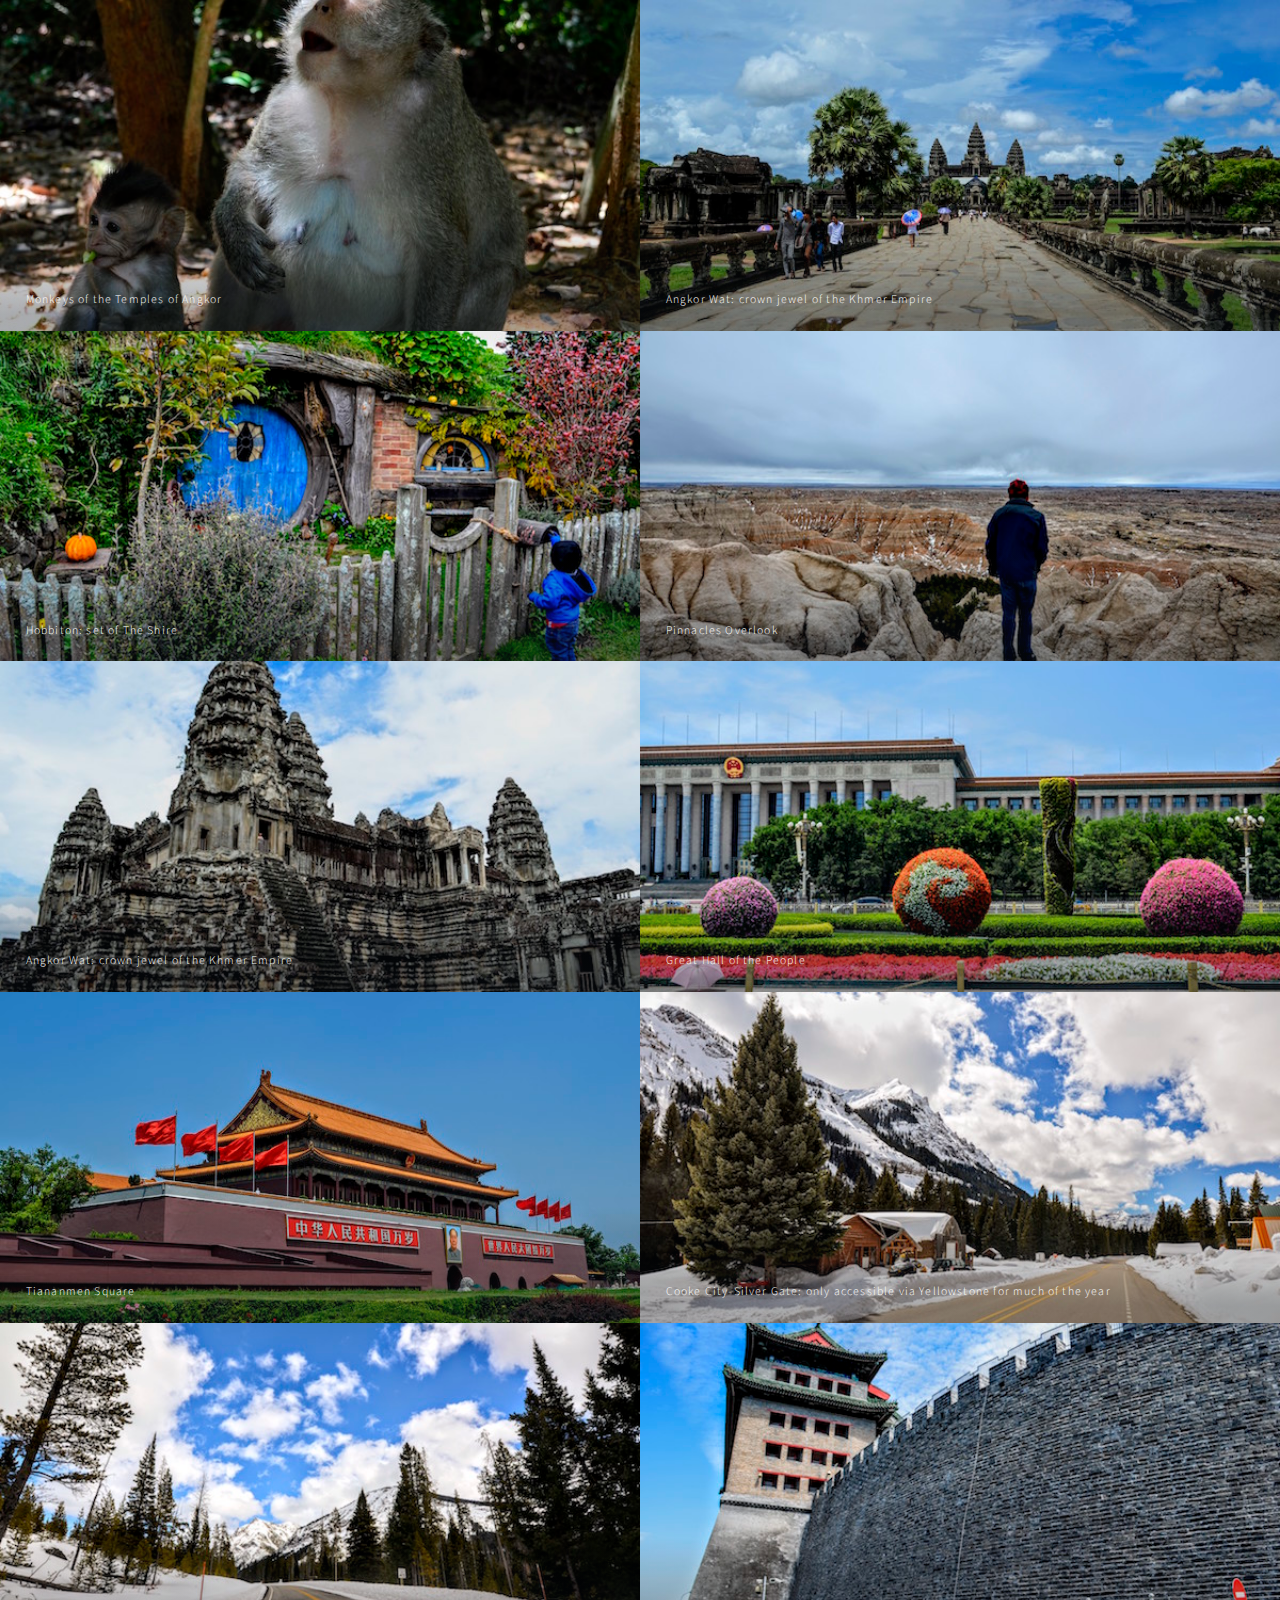
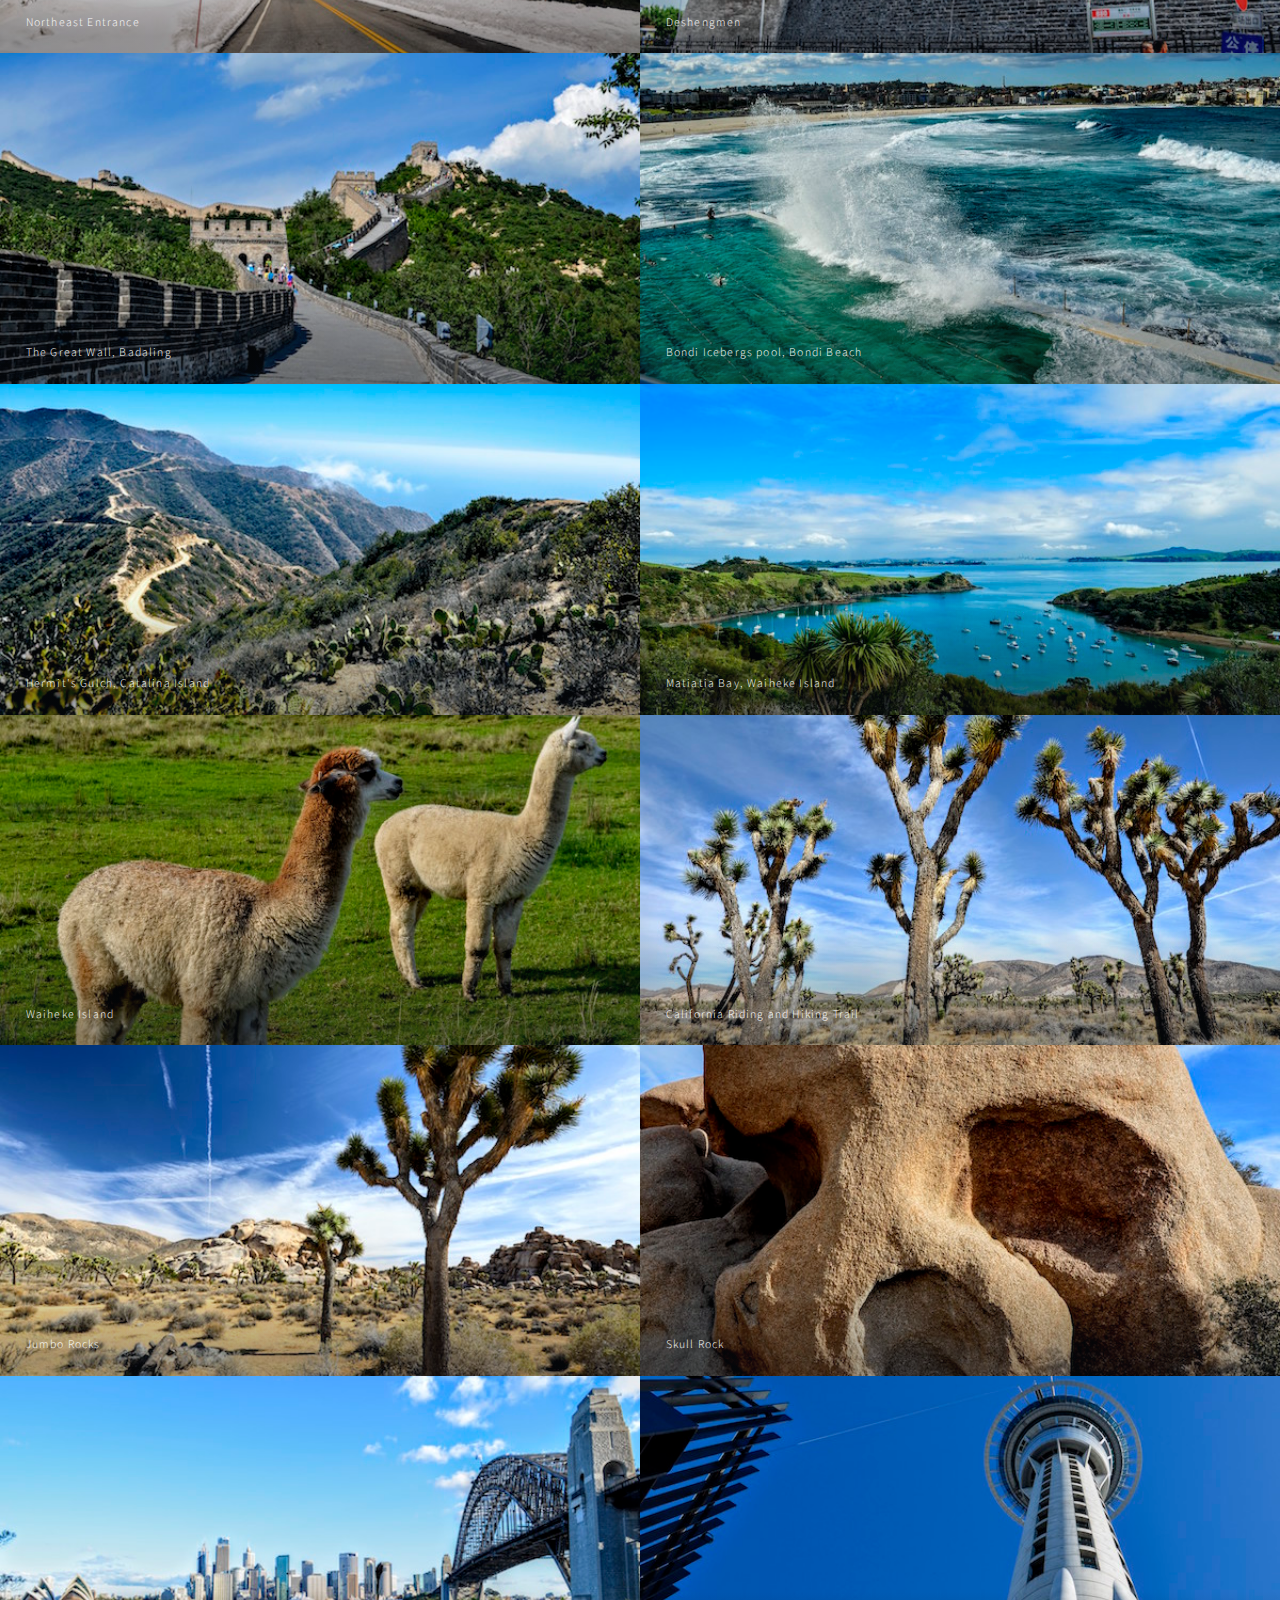
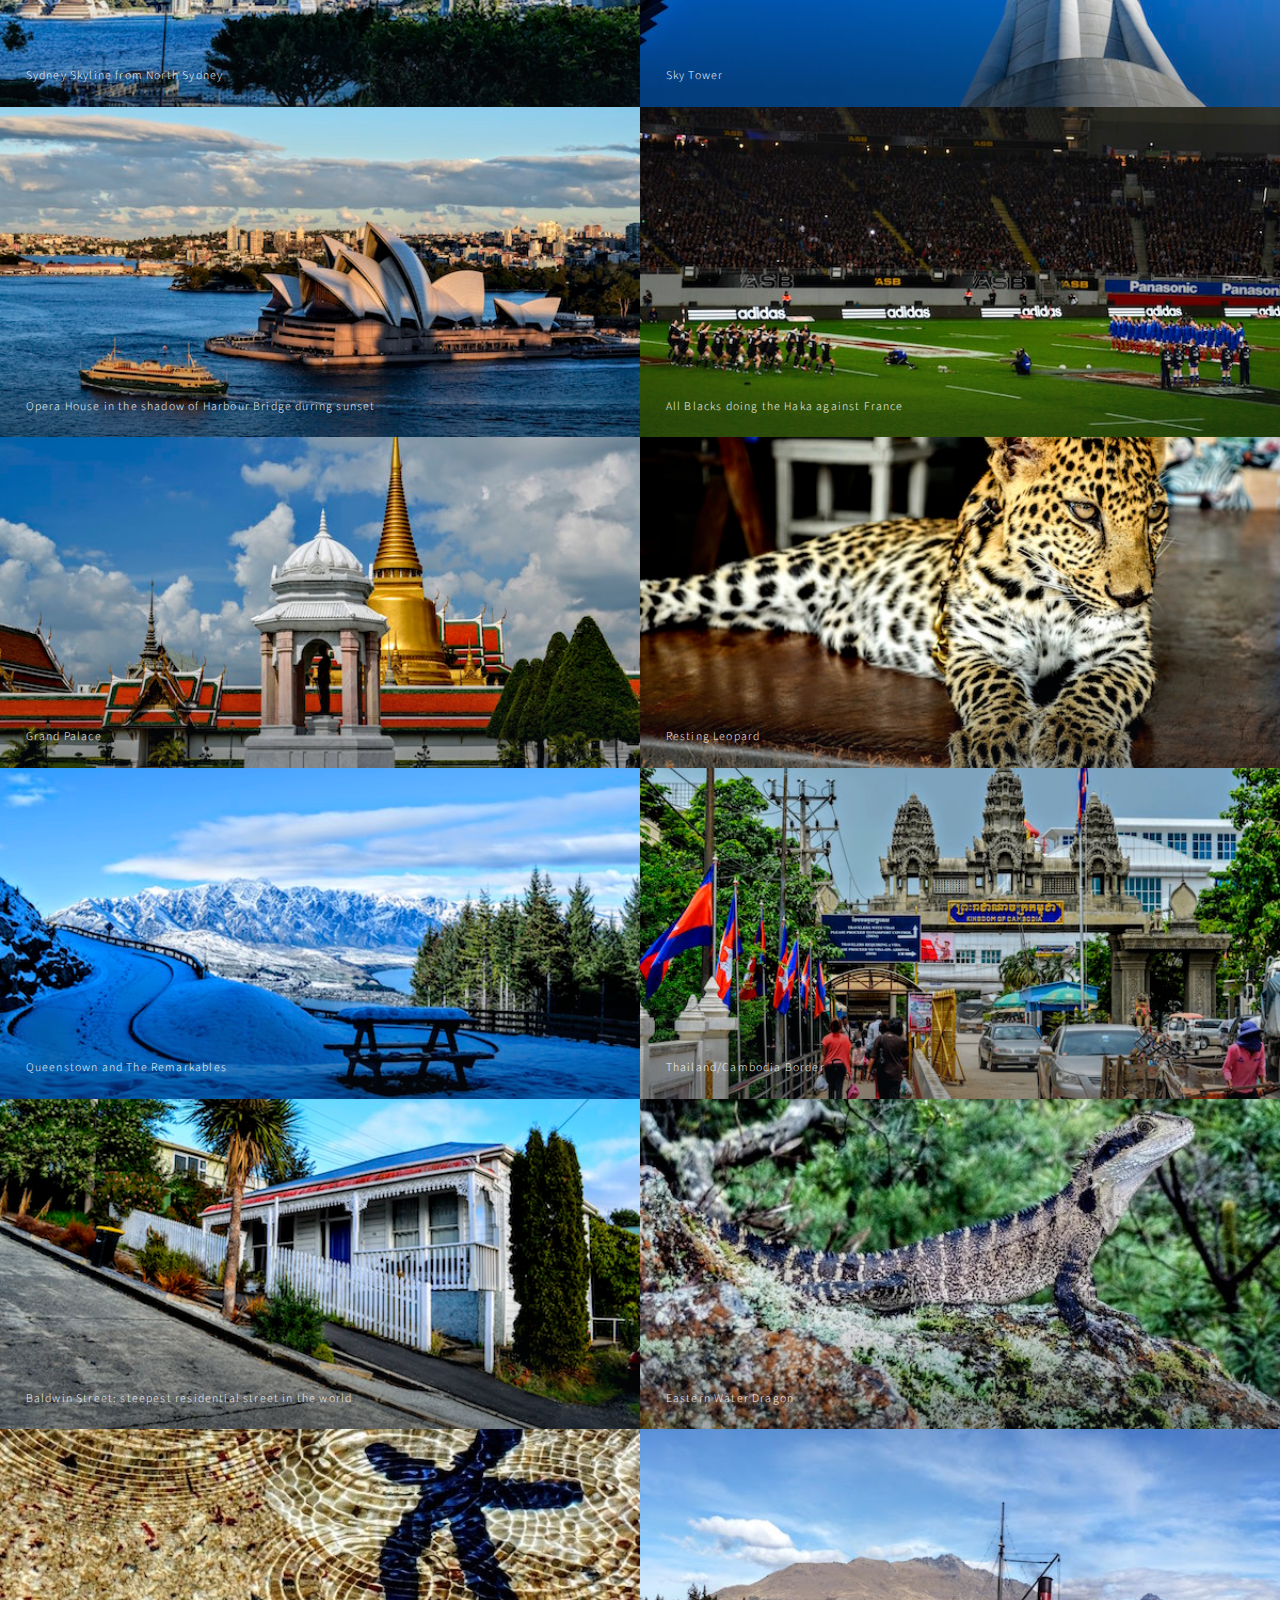
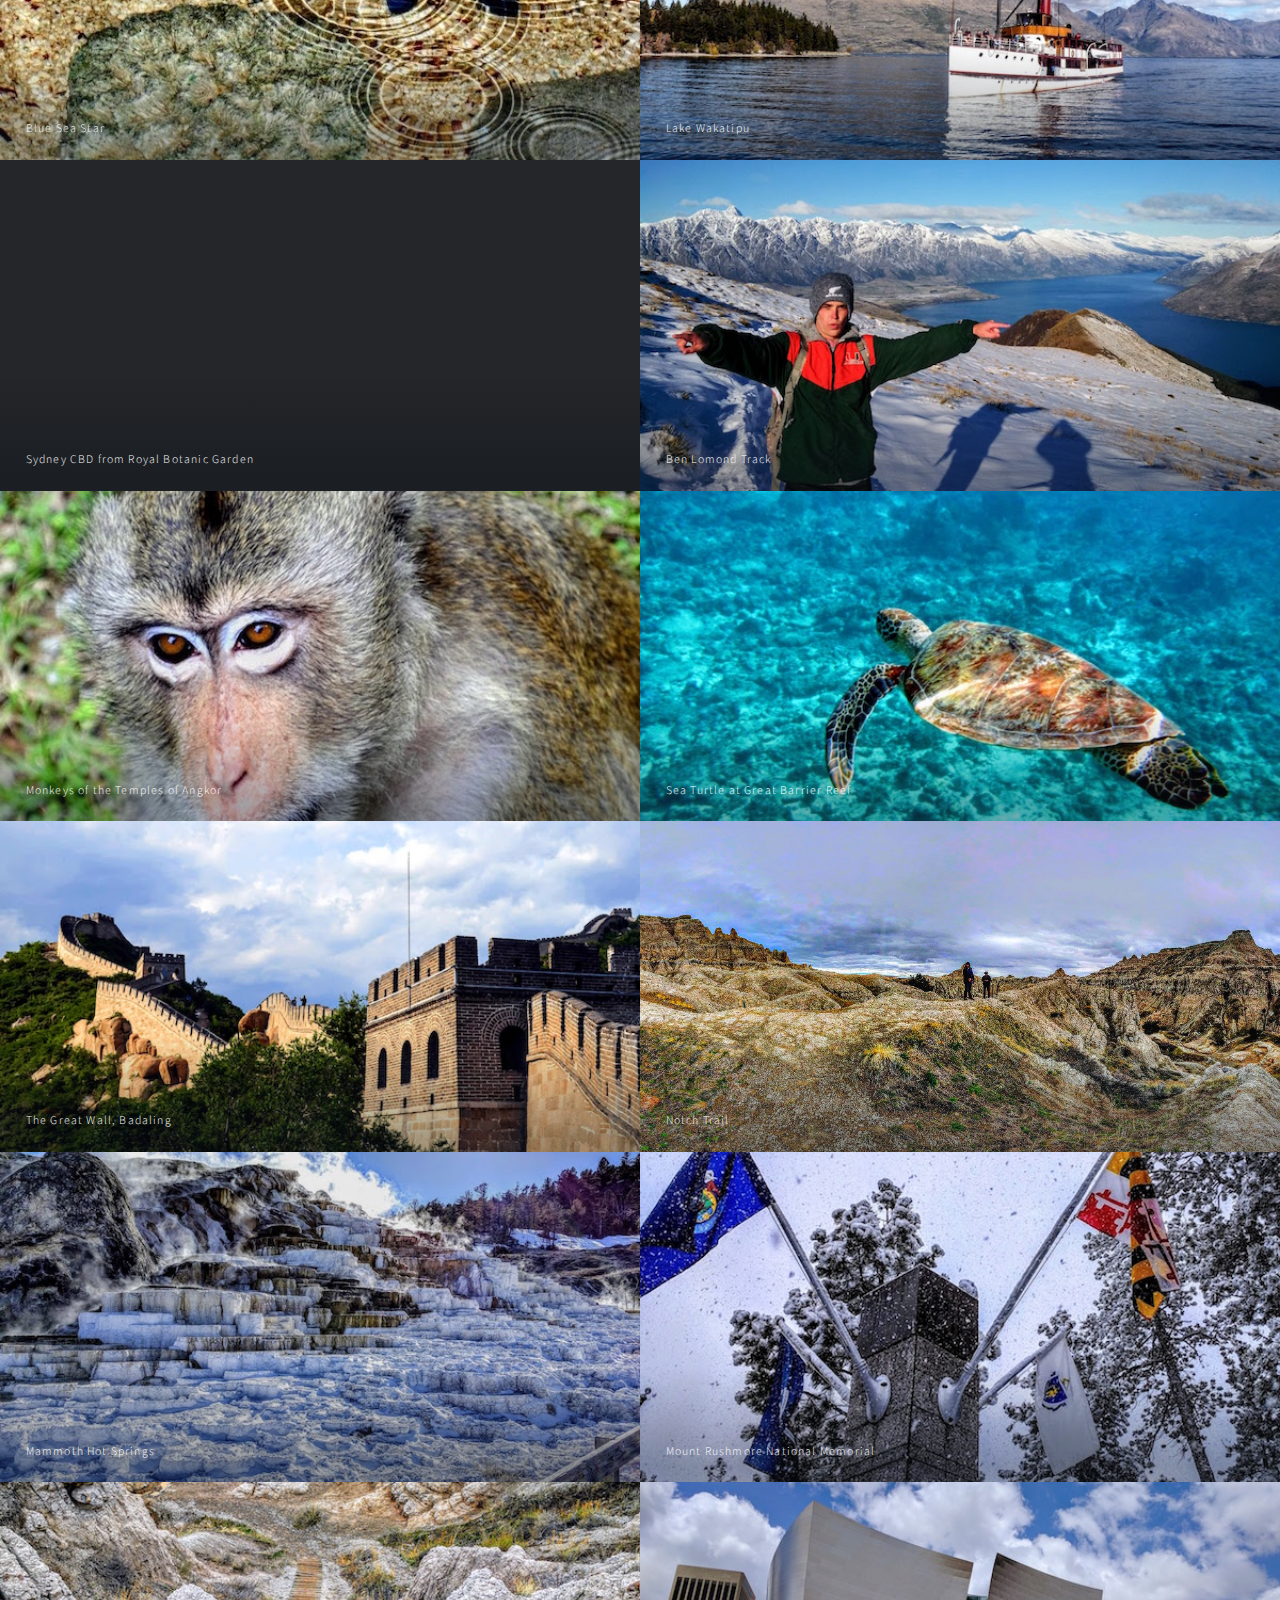
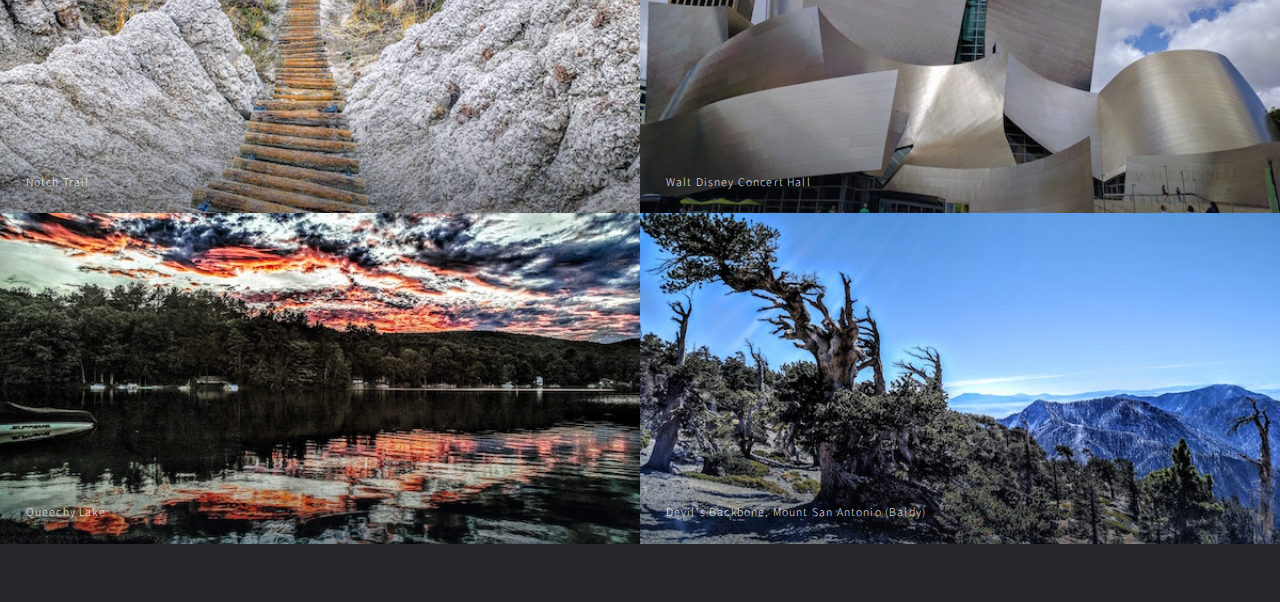
==== gallery/index.html @ 2ba9d2ce "Changed Galleries" ====
<!DOCTYPE HTML>
<!--
	Multiverse by HTML5 UP
	html5up.net | @ajlkn
	Free for personal and commercial use under the CCA 3.0 license (html5up.net/license)
-->
<html>
	<head>
		<title>Multiverse by HTML5 UP</title>
		<meta charset="utf-8" />
		<meta name="viewport" content="width=device-width, initial-scale=1, user-scalable=no" />
		<link rel='shortcut icon' href='favicon.ico' type='image/x-icon'/ >
		<!--[if lte IE 8]><script src="assets/js/ie/html5shiv.js"></script><![endif]-->
		<link rel="stylesheet" href="assets/css/main.css" />
		<!--[if lte IE 9]><link rel="stylesheet" href="assets/css/ie9.css" /><![endif]-->
		<!--[if lte IE 8]><link rel="stylesheet" href="assets/css/ie8.css" /><![endif]-->
	</head>
	<body>

		<!-- Wrapper -->
			<div id="wrapper">

				<!-- Main -->
					<div id="main">
						<article class="thumb">
							<a href="images/fulls/CorbettLouis1.jpg" class="image"><img src="images/thumbs/CorbettLouis1.jpg" alt="" /></a>
							<h2>Monkeys of the Temples of Angkor</h2>
							<p>Siem Reap, Cambodia</p>
						</article>
						<article class="thumb">
							<a href="images/fulls/CorbettLouis2.jpg" class="image"><img src="images/thumbs/CorbettLouis2.jpg" alt="" /></a>
							<h2>Angkor Wat: crown jewel of the Khmer Empire</h2>
							<p>Siem Reap, Cambodia</p>
						</article>
						<article class="thumb">
							<a href="images/fulls/CorbettLouis3.jpg" class="image"><img src="images/thumbs/CorbettLouis3.jpg" alt="" /></a>
							<h2>Hobbiton: set of The Shire</h2>
							<p>Matamata, New Zealand</p>
						</article>
						<article class="thumb">
							<a href="images/fulls/CorbettLouis4.jpg" class="image"><img src="images/thumbs/CorbettLouis4.jpg" alt="" /></a>
							<h2>Pinnacles Overlook</h2>
							<p>Badlands National Park, South Dakota</p>
						</article>
						<article class="thumb">
							<a href="images/fulls/CorbettLouis5.jpg" class="image"><img src="images/thumbs/CorbettLouis5.jpg" alt="" /></a>
							<h2>Angkor Wat: crown jewel of the Khmer Empire</h2>
							<p>Siem Reap, Cambodia</p>
						</article>
						<article class="thumb">
							<a href="images/fulls/CorbettLouis6.jpg" class="image"><img src="images/thumbs/CorbettLouis6.jpg" alt="" /></a>
							<h2>Great Hall of the People</h2>
							<p>Beijing, China</p>
						</article>
						<article class="thumb">
							<a href="images/fulls/CorbettLouis7.jpg" class="image"><img src="images/thumbs/CorbettLouis7.jpg" alt="" /></a>
							<h2>Tiananmen Square</h2>
							<p>Beijing, China</p>
						</article>
						<article class="thumb">
							<a href="images/fulls/CorbettLouis8.jpg" class="image"><img src="images/thumbs/CorbettLouis8.jpg" alt="" /></a>
							<h2>Cooke City-Silver Gate: only accessible via Yellowstone for much of the year</h2>
							<p>Yellowstone National Park, Montana</p>
						</article>
						<article class="thumb">
							<a href="images/fulls/CorbettLouis9.jpg" class="image"><img src="images/thumbs/CorbettLouis9.jpg" alt="" /></a>
							<h2>Northeast Entrance</h2>
							<p>Yellowstone National Park, Montana</p>
						</article>
						<article class="thumb">
							<a href="images/fulls/CorbettLouis10.jpg" class="image"><img src="images/thumbs/CorbettLouis10.jpg" alt="" /></a>
							<h2>Deshengmen</h2>
							<p>Beijing, China</p>
						</article>
						<article class="thumb">
							<a href="images/fulls/CorbettLouis11.jpg" class="image"><img src="images/thumbs/CorbettLouis11.jpg" alt="" /></a>
							<h2>The Great Wall, Badaling</h2>
							<p>Beijing, China</p>
						</article>
						<article class="thumb">
							<a href="images/fulls/CorbettLouis12.jpg" class="image"><img src="images/thumbs/CorbettLouis12.jpg" alt="" /></a>
							<h2>Bondi Icebergs pool, Bondi Beach</h2>
							<p>Sydney, Australia</p>
						</article>
						<article class="thumb">
							<a href="images/fulls/CorbettLouis13.jpg" class="image"><img src="images/thumbs/CorbettLouis13.jpg" alt="" /></a>
							<h2>Hermit's Gulch, Catalina Island</h2>
							<p>Avalon, California</p>
						</article>
						<article class="thumb">
							<a href="images/fulls/CorbettLouis14.jpg" class="image"><img src="images/thumbs/CorbettLouis14.jpg" alt="" /></a>
							<h2>Matiatia Bay, Waiheke Island</h2>
							<p>Auckland, New Zealand</p>
						</article>
						<article class="thumb">
							<a href="images/fulls/CorbettLouis15.jpg" class="image"><img src="images/thumbs/CorbettLouis15.jpg" alt="" /></a>
							<h2>Waiheke Island</h2>
							<p>Auckland, New Zealand</p>
						</article>
						<article class="thumb">
							<a href="images/fulls/CorbettLouis16.jpg" class="image"><img src="images/thumbs/CorbettLouis16.jpg" alt="" /></a>
							<h2>California Riding and Hiking Trail</h2>
							<p>Joshua Tree National Park, California</p>
						</article>
						<article class="thumb">
							<a href="images/fulls/CorbettLouis17.jpg" class="image"><img src="images/thumbs/CorbettLouis17.jpg" alt="" /></a>
							<h2>Jumbo Rocks</h2>
							<p>Joshua Tree National Park, California</p>
						</article>
						<article class="thumb">
							<a href="images/fulls/CorbettLouis18.jpg" class="image"><img src="images/thumbs/CorbettLouis18.jpg" alt="" /></a>
							<h2>Skull Rock</h2>
							<p>Joshua Tree National Park, California</p>
						</article>
						<article class="thumb">
							<a href="images/fulls/CorbettLouis19.jpg" class="image"><img src="images/thumbs/CorbettLouis19.jpg" alt="" /></a>
							<h2>Sydney Skyline from North Sydney</h2>
							<p>Sydney, Australia</p>
						</article>
						<article class="thumb">
							<a href="images/fulls/CorbettLouis20.jpg" class="image"><img src="images/thumbs/CorbettLouis20.jpg" alt="" /></a>
							<h2>Sky Tower</h2>
							<p>Auckland, New Zealand</p>
						</article>
						<article class="thumb">
							<a href="images/fulls/CorbettLouis21.jpg" class="image"><img src="images/thumbs/CorbettLouis21.jpg" alt="" /></a>
							<h2>Opera House in the shadow of Harbour Bridge during sunset</h2>
							<p>Sydney, Australia</p>
						</article>
						<article class="thumb">
							<a href="images/fulls/CorbettLouis22.jpg" class="image"><img src="images/thumbs/CorbettLouis22.jpg" alt="" /></a>
							<h2>All Blacks doing the Haka against France</h2>
							<p>Eden Park, Auckland, New Zealand</p>
						</article>
						<article class="thumb">
							<a href="images/fulls/CorbettLouis23.jpg" class="image"><img src="images/thumbs/CorbettLouis23.jpg" alt="" /></a>
							<h2>Grand Palace</h2>
							<p>Bangkok, Thailand</p>
						</article>
						<article class="thumb">
							<a href="images/fulls/CorbettLouis24.jpg" class="image"><img src="images/thumbs/CorbettLouis24.jpg" alt="" /></a>
							<h2>Resting Leopard</h2>
							<p>Kanchanaburi, Thailand</p>
						</article>
						<article class="thumb">
							<a href="images/fulls/CorbettLouis25.jpg" class="image"><img src="images/thumbs/CorbettLouis25.jpg" alt="" /></a>
							<h2>Queenstown and The Remarkables</h2>
							<p>Queenstown, New Zealand</p>
						</article>
						<article class="thumb">
							<a href="images/fulls/CorbettLouis27.jpg" class="image"><img src="images/thumbs/CorbettLouis27.jpg" alt="" /></a>
							<h2>Thailand/Cambodia Border</h2>
							<p>Aranyaprathet, Thailand / Poipet, Cambodia</p>
						</article>
						<article class="thumb">
							<a href="images/fulls/CorbettLouis28.jpg" class="image"><img src="images/thumbs/CorbettLouis28.jpg" alt="" /></a>
							<h2>Baldwin Street: steepest residential street in the world</h2>
							<p>Dunedin, New Zealand</p>
						</article>
						<article class="thumb">
							<a href="images/fulls/CorbettLouis30.jpg" class="image"><img src="images/thumbs/CorbettLouis30.jpg" alt="" /></a>
							<h2>Eastern Water Dragon</h2>
							<p>Blue Mountains, Australia</p>
						</article>
						<article class="thumb">
							<a href="images/fulls/CorbettLouis31.jpg" class="image"><img src="images/thumbs/CorbettLouis31.jpg" alt="" /></a>
							<h2>Blue Sea Star</h2>
							<p>Sea Life Sydney Aquarium, Sydney, Australia</p>
						</article>
						<article class="thumb">
							<a href="images/fulls/CorbettLouis32.jpg" class="image"><img src="images/thumbs/CorbettLouis32.jpg" alt="" /></a>
							<h2>Lake Wakatipu</h2>
							<p>Queenstown, New Zealand</p>
						</article>
						<article class="thumb">
							<a href="images/fulls/CorbettLouis33.jpg" class="image"><img src="images/thumbs/CorbettLouis33.jpg" alt="" /></a>
							<h2>Sydney CBD from Royal Botanic Garden</h2>
							<p>Royal Botanic Garden, Sydney, Australia</p>
						</article>
						<article class="thumb">
							<a href="images/fulls/CorbettLouis34.jpg" class="image"><img src="images/thumbs/CorbettLouis34.jpg" alt="" /></a>
							<h2>Ben Lomond Track</h2>
							<p>Queenstown, New Zealand</p>
						</article>
						<article class="thumb">
							<a href="images/fulls/CorbettLouis35.jpg" class="image"><img src="images/thumbs/CorbettLouis35.jpg" alt="" /></a>
							<h2>Monkeys of the Temples of Angkor</h2>
							<p>Siem Reap, Cambodia</p>
						</article>
						<article class="thumb">
							<a href="images/fulls/CorbettLouis36.jpg" class="image"><img src="images/thumbs/CorbettLouis36.jpg" alt="" /></a>
							<h2>Sea Turtle at Great Barrier Reef</h2>
							<p>Great Barrier Reef (off coast of Cairns, Australia)</p>
						</article>
						<article class="thumb">
							<a href="images/fulls/CorbettLouis37.jpg" class="image"><img src="images/thumbs/CorbettLouis37.jpg" alt="" /></a>
							<h2>The Great Wall, Badaling</h2>
							<p>Beijing, China</p>
						</article>
						<article class="thumb">
							<a href="images/fulls/CorbettLouis38.jpg" class="image"><img src="images/thumbs/CorbettLouis38.jpg" alt="" /></a>
							<h2>Notch Trail</h2>
							<p>Badlands National Park, South Dakota</p>
						</article>
						<article class="thumb">
							<a href="images/fulls/CorbettLouis39.jpg" class="image"><img src="images/thumbs/CorbettLouis39.jpg" alt="" /></a>
							<h2>Mammoth Hot Springs</h2>
							<p>Yellowstone National Park, Wyoming</p>
						</article>
						<article class="thumb">
							<a href="images/fulls/CorbettLouis40.jpg" class="image"><img src="images/thumbs/CorbettLouis40.jpg" alt="" /></a>
							<h2>Mount Rushmore National Memorial</h2>
							<p>Mount Rushmore National Memorial, South Dakota</p>
						</article>
						<article class="thumb">
							<a href="images/fulls/CorbettLouis41.jpg" class="image"><img src="images/thumbs/CorbettLouis41.jpg" alt="" /></a>
							<h2>Notch Trail</h2>
							<p>Badlands National Park, South Dakota</p>
						</article>
						<article class="thumb">
							<a href="images/fulls/CorbettLouis42.jpg" class="image"><img src="images/thumbs/CorbettLouis42.jpg" alt="" /></a>
							<h2>Walt Disney Concert Hall</h2>
							<p>Los Angeles, California</p>
						</article>
						<article class="thumb">
							<a href="images/fulls/CorbettLouis43.jpg" class="image"><img src="images/thumbs/CorbettLouis43.jpg" alt="" /></a>
							<h2>Queechy Lake</h2>
							<p>Canaan, New York</p>
						</article>
						<article class="thumb">
							<a href="images/fulls/CorbettLouis44.jpg" class="image"><img src="images/thumbs/CorbettLouis44.jpg" alt="" /></a>
							<h2>Devil's Backbone, Mount San Antonio (Baldy)</h2>
							<p>Los Angeles, California</p>
						</article>
					</div>
			</div>

		<!-- Scripts -->
			<script src="assets/js/jquery.min.js"></script>
			<script src="assets/js/jquery.poptrox.min.js"></script>
			<script src="assets/js/skel.min.js"></script>
			<script src="assets/js/util.js"></script>
			<!--[if lte IE 8]><script src="assets/js/ie/respond.min.js"></script><![endif]-->
			<script src="assets/js/main.js"></script>

	</body>
</html>
---- gallery/assets/css/main.css ----
@import url(font-awesome.min.css);
@import url("https://fonts.googleapis.com/css?family=Source+Sans+Pro:300,300italic,400,400italic");

/*
	Multiverse by HTML5 UP
	html5up.net | @ajlkn
	Free for personal and commercial use under the CCA 3.0 license (html5up.net/license)
*/

/* Reset */

	html, body, div, span, applet, object, iframe, h1, h2, h3, h4, h5, h6, p, blockquote, pre, a, abbr, acronym, address, big, cite, code, del, dfn, em, img, ins, kbd, q, s, samp, small, strike, strong, sub, sup, tt, var, b, u, i, center, dl, dt, dd, ol, ul, li, fieldset, form, label, legend, table, caption, tbody, tfoot, thead, tr, th, td, article, aside, canvas, details, embed, figure, figcaption, footer, header, hgroup, menu, nav, output, ruby, section, summary, time, mark, audio, video {
		margin: 0;
		padding: 0;
		border: 0;
		font-size: 100%;
		font: inherit;
		vertical-align: baseline;
	}

	article, aside, details, figcaption, figure, footer, header, hgroup, menu, nav, section {
		display: block;
	}

	body {
		line-height: 1;
	}

	ol, ul {
		list-style: none;
	}

	blockquote, q {
		quotes: none;
	}

	blockquote:before, blockquote:after, q:before, q:after {
		content: '';
		content: none;
	}

	table {
		border-collapse: collapse;
		border-spacing: 0;
	}

	body {
		-webkit-text-size-adjust: none;
	}

/* Box Model */

	*, *:before, *:after {
		-moz-box-sizing: border-box;
		-webkit-box-sizing: border-box;
		box-sizing: border-box;
	}

	@-moz-keyframes spinner {
		0% {
			-moz-transform: rotate(0deg);
			-webkit-transform: rotate(0deg);
			-ms-transform: rotate(0deg);
			transform: rotate(0deg);
		}

		100% {
			-moz-transform: rotate(359deg);
			-webkit-transform: rotate(359deg);
			-ms-transform: rotate(359deg);
			transform: rotate(359deg);
		}
	}

	@-webkit-keyframes spinner {
		0% {
			-moz-transform: rotate(0deg);
			-webkit-transform: rotate(0deg);
			-ms-transform: rotate(0deg);
			transform: rotate(0deg);
		}

		100% {
			-moz-transform: rotate(359deg);
			-webkit-transform: rotate(359deg);
			-ms-transform: rotate(359deg);
			transform: rotate(359deg);
		}
	}

	@-ms-keyframes spinner {
		0% {
			-moz-transform: rotate(0deg);
			-webkit-transform: rotate(0deg);
			-ms-transform: rotate(0deg);
			transform: rotate(0deg);
		}

		100% {
			-moz-transform: rotate(359deg);
			-webkit-transform: rotate(359deg);
			-ms-transform: rotate(359deg);
			transform: rotate(359deg);
		}
	}

	@keyframes spinner {
		0% {
			-moz-transform: rotate(0deg);
			-webkit-transform: rotate(0deg);
			-ms-transform: rotate(0deg);
			transform: rotate(0deg);
		}

		100% {
			-moz-transform: rotate(359deg);
			-webkit-transform: rotate(359deg);
			-ms-transform: rotate(359deg);
			transform: rotate(359deg);
		}
	}

/* Basic */

	@-ms-viewport {
		width: device-width;
	}

	body {
		-ms-overflow-style: scrollbar;
	}

	@media screen and (max-width: 480px) {

		html, body {
			min-width: 320px;
		}

	}

	body {
		background: #242629;
	}

		body.loading *, body.loading *:before, body.loading *:after {
			-moz-animation: none !important;
			-webkit-animation: none !important;
			-ms-animation: none !important;
			animation: none !important;
			-moz-transition: none !important;
			-webkit-transition: none !important;
			-ms-transition: none !important;
			transition: none !important;
		}

		body.resizing *, body.resizing *:before, body.resizing *:after {
			-moz-animation: none !important;
			-webkit-animation: none !important;
			-ms-animation: none !important;
			animation: none !important;
			-moz-transition: none !important;
			-webkit-transition: none !important;
			-ms-transition: none !important;
			transition: none !important;
		}

/* Type */

	body, input, select, textarea {
		color: #a0a0a1;
		font-family: "Source Sans Pro", Helvetica, sans-serif;
		font-size: 15pt;
		font-weight: 300;
		letter-spacing: 0.025em;
		line-height: 1.65;
	}

		@media screen and (max-width: 1680px) {

			body, input, select, textarea {
				font-size: 11pt;
			}

		}

	a {
		-moz-transition: color 0.2s ease-in-out, border-bottom-color 0.2s ease-in-out;
		-webkit-transition: color 0.2s ease-in-out, border-bottom-color 0.2s ease-in-out;
		-ms-transition: color 0.2s ease-in-out, border-bottom-color 0.2s ease-in-out;
		transition: color 0.2s ease-in-out, border-bottom-color 0.2s ease-in-out;
		border-bottom: dotted 1px;
		color: #34a58e;
		text-decoration: none;
	}

		a:hover {
			border-bottom-color: transparent;
			color: #34a58e !important;
		}

	strong, b {
		color: #ffffff;
		font-weight: 300;
	}

	em, i {
		font-style: italic;
	}

	p {
		margin: 0 0 2em 0;
	}

	h1, h2, h3, h4, h5, h6 {
		color: #ffffff;
		font-weight: 300;
		letter-spacing: 0.1em;
		line-height: 1.5;
		margin: 0 0 1em 0;
	}

		h1 a, h2 a, h3 a, h4 a, h5 a, h6 a {
			color: inherit;
			text-decoration: none;
		}

	h1 {
		font-size: 2em;
	}

	p {
		margin: 0 0 0.25em 0;
	}

	h2 {
		font-size: 1.25em;
	}

	h3 {
		font-size: 1.1em;
	}

	h4 {
		font-size: 1em;
	}

	h5 {
		font-size: 0.9em;
	}

	h6 {
		font-size: 0.7em;
	}

	@media screen and (max-width: 736px) {

		h2 {
			font-size: 1em;
		}

		h3 {
			font-size: 0.9em;
		}

		h4 {
			font-size: 0.8em;
		}

		h5 {
			font-size: 0.7em;
		}

		h6 {
			font-size: 0.7em;
		}

	}

	sub {
		font-size: 0.8em;
		position: relative;
		top: 0.5em;
	}

	sup {
		font-size: 0.8em;
		position: relative;
		top: -0.5em;
	}

	blockquote {
		border-left: 4px #36383c;
		font-style: italic;
		margin: 0 0 2em 0;
		padding: 0.5em 0 0.5em 2em;
	}

	code {
		background: #34363b;
		border: solid 1px #36383c;
		font-family: "Courier New", monospace;
		font-size: 0.9em;
		margin: 0 0.25em;
		padding: 0.25em 0.65em;
	}

	pre {
		-webkit-overflow-scrolling: touch;
		font-family: "Courier New", monospace;
		font-size: 0.9em;
		margin: 0 0 2em 0;
	}

		pre code {
			display: block;
			line-height: 1.75;
			padding: 1em 1.5em;
			overflow-x: auto;
		}

	hr {
		border: 0;
		border-bottom: solid 1px #36383c;
		margin: 2em 0;
	}

		hr.major {
			margin: 3em 0;
		}

	.align-left {
		text-align: left;
	}

	.align-center {
		text-align: center;
	}

	.align-right {
		text-align: right;
	}

/* Button */

	input[type="submit"],
	input[type="reset"],
	input[type="button"],
	button,
	.button {
		-moz-appearance: none;
		-webkit-appearance: none;
		-ms-appearance: none;
		appearance: none;
		-moz-transition: background-color 0.2s ease-in-out, box-shadow 0.2s ease-in-out, color 0.2s ease-in-out;
		-webkit-transition: background-color 0.2s ease-in-out, box-shadow 0.2s ease-in-out, color 0.2s ease-in-out;
		-ms-transition: background-color 0.2s ease-in-out, box-shadow 0.2s ease-in-out, color 0.2s ease-in-out;
		transition: background-color 0.2s ease-in-out, box-shadow 0.2s ease-in-out, color 0.2s ease-in-out;
		background-color: transparent;
		border: 0;
		border-radius: 0;
		box-shadow: inset 0 0 0 2px #36383c;
		color: #ffffff !important;
		cursor: pointer;
		display: inline-block;
		font-size: 0.9em;
		font-weight: 300;
		height: 3.05556em;
		letter-spacing: 0.1em;
		line-height: 3.05556em;
		padding: 0 2.5em;
		text-align: center;
		text-decoration: none;
		text-transform: uppercase;
		white-space: nowrap;
	}

		input[type="submit"]:hover,
		input[type="reset"]:hover,
		input[type="button"]:hover,
		button:hover,
		.button:hover {
			box-shadow: inset 0 0 0 2px #34a58e;
			color: #34a58e !important;
		}

			input[type="submit"]:hover:active,
			input[type="reset"]:hover:active,
			input[type="button"]:hover:active,
			button:hover:active,
			.button:hover:active {
				background-color: rgba(52, 165, 142, 0.15);
				color: #34a58e !important;
			}

		input[type="submit"].icon,
		input[type="reset"].icon,
		input[type="button"].icon,
		button.icon,
		.button.icon {
			padding-left: 1.35em;
		}

			input[type="submit"].icon:before,
			input[type="reset"].icon:before,
			input[type="button"].icon:before,
			button.icon:before,
			.button.icon:before {
				margin-right: 0.5em;
			}

		input[type="submit"].fit,
		input[type="reset"].fit,
		input[type="button"].fit,
		button.fit,
		.button.fit {
			display: block;
			margin: 0 0 1em 0;
			width: 100%;
		}

		input[type="submit"].small,
		input[type="reset"].small,
		input[type="button"].small,
		button.small,
		.button.small {
			font-size: 0.8em;
		}

		input[type="submit"].big,
		input[type="reset"].big,
		input[type="button"].big,
		button.big,
		.button.big {
			font-size: 1.35em;
		}

		input[type="submit"].special,
		input[type="reset"].special,
		input[type="button"].special,
		button.special,
		.button.special {
			background-color: #34a58e;
			box-shadow: none;
		}

			input[type="submit"].special:hover,
			input[type="reset"].special:hover,
			input[type="button"].special:hover,
			button.special:hover,
			.button.special:hover {
				background-color: #47c5ab;
				color: #ffffff !important;
			}

				input[type="submit"].special:hover:active,
				input[type="reset"].special:hover:active,
				input[type="button"].special:hover:active,
				button.special:hover:active,
				.button.special:hover:active {
					background-color: #287e6d;
				}

		input[type="submit"].disabled, input[type="submit"]:disabled,
		input[type="reset"].disabled,
		input[type="reset"]:disabled,
		input[type="button"].disabled,
		input[type="button"]:disabled,
		button.disabled,
		button:disabled,
		.button.disabled,
		.button:disabled {
			-moz-pointer-events: none;
			-webkit-pointer-events: none;
			-ms-pointer-events: none;
			pointer-events: none;
			opacity: 0.35;
		}

/* Form */

	form {
		margin: 0 0 2em 0;
	}

		form .field {
			margin: 0 0 1.3em 0;
		}

			form .field.half {
				float: left;
				padding: 0 0 0 0.65em;
				width: 50%;
			}

				form .field.half.first {
					padding: 0 0.65em 0 0;
				}

		form > .actions {
			margin: 1.5em 0 0 0 !important;
		}

		@media screen and (max-width: 736px) {

			form .field.half {
				float: none;
				padding: 0;
				width: 100%;
			}

				form .field.half.first {
					padding: 0;
				}

		}

	label {
		color: #ffffff;
		display: block;
		font-size: 0.9em;
		font-weight: 300;
		margin: 0 0 1em 0;
	}

	input[type="text"],
	input[type="password"],
	input[type="email"],
	input[type="tel"],
	input[type="search"],
	input[type="url"],
	select,
	textarea {
		-moz-appearance: none;
		-webkit-appearance: none;
		-ms-appearance: none;
		appearance: none;
		background: #34363b;
		border: 0;
		border-radius: 0;
		color: #a0a0a1;
		display: block;
		outline: 0;
		padding: 0 1em;
		text-decoration: none;
		width: 100%;
	}

		input[type="text"]:invalid,
		input[type="password"]:invalid,
		input[type="email"]:invalid,
		input[type="tel"]:invalid,
		input[type="search"]:invalid,
		input[type="url"]:invalid,
		select:invalid,
		textarea:invalid {
			box-shadow: none;
		}

		input[type="text"]:focus,
		input[type="password"]:focus,
		input[type="email"]:focus,
		input[type="tel"]:focus,
		input[type="search"]:focus,
		input[type="url"]:focus,
		select:focus,
		textarea:focus {
			box-shadow: inset 0 0 0 2px #34a58e;
		}

	.select-wrapper {
		text-decoration: none;
		display: block;
		position: relative;
	}

		.select-wrapper:before {
			-moz-osx-font-smoothing: grayscale;
			-webkit-font-smoothing: antialiased;
			font-family: FontAwesome;
			font-style: normal;
			font-weight: normal;
			text-transform: none !important;
		}

		.select-wrapper:before {
			color: #36383c;
			content: '\f078';
			display: block;
			height: 2.75em;
			line-height: 2.75em;
			pointer-events: none;
			position: absolute;
			right: 0;
			text-align: center;
			top: 0;
			width: 2.75em;
		}

		.select-wrapper select::-ms-expand {
			display: none;
		}

	input[type="text"],
	input[type="password"],
	input[type="email"],
	input[type="tel"],
	input[type="search"],
	input[type="url"],
	select {
		height: 2.75em;
	}

	textarea {
		padding: 0.75em 1em;
	}

	input[type="checkbox"],
	input[type="radio"] {
		-moz-appearance: none;
		-webkit-appearance: none;
		-ms-appearance: none;
		appearance: none;
		display: block;
		float: left;
		margin-right: -2em;
		opacity: 0;
		width: 1em;
		z-index: -1;
	}

		input[type="checkbox"] + label,
		input[type="radio"] + label {
			text-decoration: none;
			color: #a0a0a1;
			cursor: pointer;
			display: inline-block;
			font-size: 1em;
			font-weight: 300;
			padding-left: 2.4em;
			padding-right: 0.75em;
			position: relative;
		}

			input[type="checkbox"] + label:before,
			input[type="radio"] + label:before {
				-moz-osx-font-smoothing: grayscale;
				-webkit-font-smoothing: antialiased;
				font-family: FontAwesome;
				font-style: normal;
				font-weight: normal;
				text-transform: none !important;
			}

			input[type="checkbox"] + label:before,
			input[type="radio"] + label:before {
				background: #34363b;
				content: '';
				display: inline-block;
				height: 1.65em;
				left: 0;
				line-height: 1.58125em;
				position: absolute;
				text-align: center;
				top: 0;
				width: 1.65em;
			}

		input[type="checkbox"]:checked + label:before,
		input[type="radio"]:checked + label:before {
			background: #34a58e;
			border-color: #34a58e;
			color: #ffffff;
			content: '\f00c';
		}

		input[type="checkbox"]:focus + label:before,
		input[type="radio"]:focus + label:before {
			box-shadow: 0 0 0 2px #34a58e;
		}

	input[type="radio"] + label:before {
		border-radius: 100%;
	}

	::-webkit-input-placeholder {
		color: #707071 !important;
		opacity: 1.0;
	}

	:-moz-placeholder {
		color: #707071 !important;
		opacity: 1.0;
	}

	::-moz-placeholder {
		color: #707071 !important;
		opacity: 1.0;
	}

	:-ms-input-placeholder {
		color: #707071 !important;
		opacity: 1.0;
	}

	.formerize-placeholder {
		color: #707071 !important;
		opacity: 1.0;
	}

/* Icon */

	.icon {
		text-decoration: none;
		border-bottom: none;
		position: relative;
	}

		.icon:before {
			-moz-osx-font-smoothing: grayscale;
			-webkit-font-smoothing: antialiased;
			font-family: FontAwesome;
			font-style: normal;
			font-weight: normal;
			text-transform: none !important;
		}

		.icon > .label {
			display: none;
		}

/* List */

	ol {
		list-style: decimal;
		margin: 0 0 2em 0;
		padding-left: 1.25em;
	}

		ol li {
			padding-left: 0.25em;
		}

	ul {
		list-style: disc;
		margin: 0 0 2em 0;
		padding-left: 1em;
	}

		ul li {
			padding-left: 0.5em;
		}

		ul.alt {
			list-style: none;
			padding-left: 0;
		}

			ul.alt li {
				border-top: solid 1px #36383c;
				padding: 0.5em 0;
			}

				ul.alt li:first-child {
					border-top: 0;
					padding-top: 0;
				}

		ul.icons {
			cursor: default;
			list-style: none;
			padding-left: 0;
		}

			ul.icons li {
				display: inline-block;
				padding: 0 1em 0 0;
			}

				ul.icons li:last-child {
					padding-right: 0;
				}

				ul.icons li .icon {
					color: #505051;
				}

					ul.icons li .icon:before {
						font-size: 1.5em;
					}

		ul.actions {
			cursor: default;
			list-style: none;
			padding-left: 0;
		}

			ul.actions li {
				display: inline-block;
				padding: 0 1em 0 0;
				vertical-align: middle;
			}

				ul.actions li:last-child {
					padding-right: 0;
				}

			ul.actions.small li {
				padding: 0 0.5em 0 0;
			}

			ul.actions.vertical li {
				display: block;
				padding: 1em 0 0 0;
			}

				ul.actions.vertical li:first-child {
					padding-top: 0;
				}

				ul.actions.vertical li > * {
					margin-bottom: 0;
				}

			ul.actions.vertical.small li {
				padding: 0.5em 0 0 0;
			}

				ul.actions.vertical.small li:first-child {
					padding-top: 0;
				}

			ul.actions.fit {
				display: table;
				margin-left: -1em;
				padding: 0;
				table-layout: fixed;
				width: calc(100% + 1em);
			}

				ul.actions.fit li {
					display: table-cell;
					padding: 0 0 0 1em;
				}

					ul.actions.fit li > * {
						margin-bottom: 0;
					}

				ul.actions.fit.small {
					margin-left: -0.5em;
					width: calc(100% + 0.5em);
				}

					ul.actions.fit.small li {
						padding: 0 0 0 0.5em;
					}

			@media screen and (max-width: 480px) {

				ul.actions {
					margin: 0 0 2em 0;
				}

					ul.actions li {
						padding: 1em 0 0 0;
						display: block;
						text-align: center;
						width: 100%;
					}

						ul.actions li:first-child {
							padding-top: 0;
						}

						ul.actions li > * {
							width: 100%;
							margin: 0 !important;
						}

							ul.actions li > *.icon:before {
								margin-left: -2em;
							}

					ul.actions.small li {
						padding: 0.5em 0 0 0;
					}

						ul.actions.small li:first-child {
							padding-top: 0;
						}

			}

	dl {
		margin: 0 0 2em 0;
	}

		dl dt {
			display: block;
			font-weight: 300;
			margin: 0 0 1em 0;
		}

		dl dd {
			margin-left: 2em;
		}

/* Table */

	.table-wrapper {
		-webkit-overflow-scrolling: touch;
		overflow-x: auto;
	}

	table {
		margin: 0 0 2em 0;
		width: 100%;
	}

		table tbody tr {
			border: solid 1px #36383c;
			border-left: 0;
			border-right: 0;
		}

			table tbody tr:nth-child(2n + 1) {
				background-color: #34363b;
			}

		table td {
			padding: 0.75em 0.75em;
		}

		table th {
			color: #ffffff;
			font-size: 0.9em;
			font-weight: 300;
			padding: 0 0.75em 0.75em 0.75em;
			text-align: left;
		}

		table thead {
			border-bottom: solid 2px #36383c;
		}

		table tfoot {
			border-top: solid 2px #36383c;
		}

		table.alt {
			border-collapse: separate;
		}

			table.alt tbody tr td {
				border: solid 1px #36383c;
				border-left-width: 0;
				border-top-width: 0;
			}

				table.alt tbody tr td:first-child {
					border-left-width: 1px;
				}

			table.alt tbody tr:first-child td {
				border-top-width: 1px;
			}

			table.alt thead {
				border-bottom: 0;
			}

			table.alt tfoot {
				border-top: 0;
			}

/* Panel */

	.panel {
		padding: 4em 4em 2em 4em ;
		-moz-transform: translateY(100vh);
		-webkit-transform: translateY(100vh);
		-ms-transform: translateY(100vh);
		transform: translateY(100vh);
		-moz-transition: -moz-transform 0.5s ease;
		-webkit-transition: -webkit-transform 0.5s ease;
		-ms-transition: -ms-transform 0.5s ease;
		transition: transform 0.5s ease;
		-webkit-overflow-scrolling: touch;
		background: rgba(36, 38, 41, 0.975);
		bottom: 4em;
		left: 0;
		max-height: calc(80vh - 4em);
		overflow-y: auto;
		position: fixed;
		width: 100%;
		z-index: 10001;
	}

		.panel.active {
			-moz-transform: translateY(1px);
			-webkit-transform: translateY(1px);
			-ms-transform: translateY(1px);
			transform: translateY(1px);
		}

		.panel > .inner {
			margin: 0 auto;
			max-width: 100%;
			width: 75em;
		}

			.panel > .inner.split {
				display: -moz-flex;
				display: -webkit-flex;
				display: -ms-flex;
				display: flex;
			}

				.panel > .inner.split > div {
					margin-left: 4em;
					width: 50%;
				}

				.panel > .inner.split > :first-child {
					margin-left: 0;
				}

		.panel > .closer {
			-moz-transition: opacity 0.2s ease-in-out;
			-webkit-transition: opacity 0.2s ease-in-out;
			-ms-transition: opacity 0.2s ease-in-out;
			transition: opacity 0.2s ease-in-out;
			background-image: url("images/close.svg");
			background-position: center;
			background-repeat: no-repeat;
			background-size: 3em;
			cursor: pointer;
			height: 5em;
			opacity: 0.25;
			position: absolute;
			right: 0;
			top: 0;
			width: 5em;
			z-index: 2;
		}

			.panel > .closer:hover {
				opacity: 1.0;
			}

		@media screen and (max-width: 1280px) {

			.panel {
				padding: 3em 3em 1em 3em ;
			}

				.panel > .inner.split > div {
					margin-left: 3em;
				}

				.panel > .closer {
					background-size: 2.5em;
					background-position: 75% 25%;
				}

		}

		@media screen and (max-width: 980px) {

			.panel > .inner.split {
				-moz-flex-direction: column;
				-webkit-flex-direction: column;
				-ms-flex-direction: column;
				flex-direction: column;
			}

				.panel > .inner.split > div {
					margin-left: 0;
					width: 100%;
				}

		}

		@media screen and (max-width: 736px) {

			.panel {
				-moz-transform: translateY(-100vh);
				-webkit-transform: translateY(-100vh);
				-ms-transform: translateY(-100vh);
				transform: translateY(-100vh);
				padding: 4em 2em 2em 2em ;
				bottom: auto;
				top: calc(4em - 1px);
			}

				.panel.active {
					-moz-transform: translateY(0);
					-webkit-transform: translateY(0);
					-ms-transform: translateY(0);
					transform: translateY(0);
				}

		}

/* Poptrox Popup */

	.poptrox-overlay {
		-webkit-tap-highlight-color: rgba(255, 255, 255, 0);
	}

	.poptrox-popup {
		background: rgba(31, 34, 36, 0.925);
		box-shadow: 0 1em 3em 0.5em rgba(0, 0, 0, 0.25);
		cursor: default;
	}

		.poptrox-popup:before {
			-moz-transition: opacity 0.2s ease-in-out;
			-webkit-transition: opacity 0.2s ease-in-out;
			-ms-transition: opacity 0.2s ease-in-out;
			transition: opacity 0.2s ease-in-out;
			background-image: -moz-linear-gradient(to left, rgba(31,34,36,0.35), rgba(31,34,36,0) 10em, rgba(31,34,36,0)), -moz-linear-gradient(to right, rgba(31,34,36,0.35), rgba(31,34,36,0) 10em, rgba(31,34,36,0));
			background-image: -webkit-linear-gradient(to left, rgba(31,34,36,0.35), rgba(31,34,36,0) 10em, rgba(31,34,36,0)), -webkit-linear-gradient(to right, rgba(31,34,36,0.35), rgba(31,34,36,0) 10em, rgba(31,34,36,0));
			background-image: -ms-linear-gradient(to left, rgba(31,34,36,0.35), rgba(31,34,36,0) 10em, rgba(31,34,36,0)), -ms-linear-gradient(to right, rgba(31,34,36,0.35), rgba(31,34,36,0) 10em, rgba(31,34,36,0));
			background-image: linear-gradient(to left, rgba(31,34,36,0.35), rgba(31,34,36,0) 10em, rgba(31,34,36,0)), linear-gradient(to right, rgba(31,34,36,0.35), rgba(31,34,36,0) 10em, rgba(31,34,36,0));
			content: '';
			display: block;
			height: 100%;
			left: 0;
			position: absolute;
			top: 0;
			width: 100%;
			z-index: 1;
			opacity: 1;
		}

		.poptrox-popup .closer {
			-moz-transition: opacity 0.2s ease-in-out;
			-webkit-transition: opacity 0.2s ease-in-out;
			-ms-transition: opacity 0.2s ease-in-out;
			transition: opacity 0.2s ease-in-out;
			background-image: url("images/close.svg");
			background-position: center;
			background-repeat: no-repeat;
			background-size: 3em;
			height: 5em;
			opacity: 0;
			position: absolute;
			right: 0;
			top: 0;
			width: 5em;
			z-index: 2;
		}

		.poptrox-popup .nav-previous,
		.poptrox-popup .nav-next {
			-moz-transition: opacity 0.2s ease-in-out;
			-webkit-transition: opacity 0.2s ease-in-out;
			-ms-transition: opacity 0.2s ease-in-out;
			transition: opacity 0.2s ease-in-out;
			background-image: url("images/arrow.svg");
			background-position: center;
			background-repeat: no-repeat;
			background-size: 5em;
			cursor: pointer;
			height: 8em;
			margin-top: -4em;
			opacity: 0;
			position: absolute;
			top: 50%;
			width: 6em;
			z-index: 2;
		}

		.poptrox-popup .nav-previous {
			-moz-transform: scaleX(-1);
			-webkit-transform: scaleX(-1);
			-ms-transform: scaleX(-1);
			transform: scaleX(-1);
			left: 0;
		}

		.poptrox-popup .nav-next {
			right: 0;
		}

		.poptrox-popup .caption {
			padding: 2em 2em 0.1em 2em ;
			background-image: -moz-linear-gradient(to top, rgba(16,16,16,0.45) 25%, rgba(16,16,16,0) 100%);
			background-image: -webkit-linear-gradient(to top, rgba(16,16,16,0.45) 25%, rgba(16,16,16,0) 100%);
			background-image: -ms-linear-gradient(to top, rgba(16,16,16,0.45) 25%, rgba(16,16,16,0) 100%);
			background-image: linear-gradient(to top, rgba(16,16,16,0.45) 25%, rgba(16,16,16,0) 100%);
			bottom: 0;
			cursor: default;
			left: 0;
			position: absolute;
			text-align: left;
			width: 100%;
			z-index: 2;
		}

			.poptrox-popup .caption h2, .poptrox-popup .caption h3, .poptrox-popup .caption h4, .poptrox-popup .caption h5, .poptrox-popup .caption h6 {
				margin: 0 0 0 0;
			}

			.poptrox-popup .caption p {
				color: #aaaaaa;
			}

		.poptrox-popup .loader {
			-moz-animation: spinner 1s infinite linear !important;
			-webkit-animation: spinner 1s infinite linear !important;
			-ms-animation: spinner 1s infinite linear !important;
			animation: spinner 1s infinite linear !important;
			background-image: url("images/spinner.svg");
			background-position: center;
			background-repeat: no-repeat;
			background-size: contain;
			display: block;
			font-size: 2em;
			height: 2em;
			left: 50%;
			line-height: 2em;
			margin: -1em 0 0 -1em;
			opacity: 0.25;
			position: absolute;
			text-align: center;
			top: 50%;
			width: 2em;
		}

		.poptrox-popup:hover .closer,
		.poptrox-popup:hover .nav-previous,
		.poptrox-popup:hover .nav-next {
			opacity: 0.5;
		}

			.poptrox-popup:hover .closer:hover,
			.poptrox-popup:hover .nav-previous:hover,
			.poptrox-popup:hover .nav-next:hover {
				opacity: 1.0;
			}

		.poptrox-popup.loading:before {
			opacity: 0;
		}

		body.touch .poptrox-popup .closer,
		body.touch .poptrox-popup .nav-previous,
		body.touch .poptrox-popup .nav-next {
			opacity: 1.0 !important;
		}

		@media screen and (max-width: 980px) {

			.poptrox-popup .closer {
				background-size: 3em;
			}

			.poptrox-popup .nav-previous,
			.poptrox-popup .nav-next {
				background-size: 4em;
			}

		}

		@media screen and (max-width: 736px) {

			.poptrox-popup:before {
				display: none;
			}

			.poptrox-popup .caption {
				display: none !important;
			}

			.poptrox-popup .closer,
			.poptrox-popup .nav-previous,
			.poptrox-popup .nav-next {
				display: none !important;
			}

		}

/* Wrapper */

	#wrapper {
		-moz-transition: -moz-filter 0.5s ease, -webkit-filter 0.5s ease, -ms-filter 0.5s ease, -moz-filter 0.5s ease;
		-webkit-transition: -moz-filter 0.5s ease, -webkit-filter 0.5s ease, -ms-filter 0.5s ease, -webkit-filter 0.5s ease;
		-ms-transition: -moz-filter 0.5s ease, -webkit-filter 0.5s ease, -ms-filter 0.5s ease, -ms-filter 0.5s ease;
		transition: -moz-filter 0.5s ease, -webkit-filter 0.5s ease, -ms-filter 0.5s ease, filter 0.5s ease;
		position: relative;
	}

		#wrapper:after {
			-moz-pointer-events: none;
			-webkit-pointer-events: none;
			-ms-pointer-events: none;
			pointer-events: none;
			-moz-transition: opacity 0.5s ease, visibility 0.5s;
			-webkit-transition: opacity 0.5s ease, visibility 0.5s;
			-ms-transition: opacity 0.5s ease, visibility 0.5s;
			transition: opacity 0.5s ease, visibility 0.5s;
			background: rgba(36, 38, 41, 0.5);
			content: '';
			display: block;
			height: 100%;
			left: 0;
			opacity: 0;
			position: absolute;
			top: 0;
			visibility: hidden;
			width: 100%;
			z-index: 1;
		}

			body.ie #wrapper:after {
				background: rgba(36, 38, 41, 0.8);
			}

		body.modal-active #wrapper {
			-moz-filter: blur(8px);
			-webkit-filter: blur(8px);
			-ms-filter: blur(8px);
			filter: blur(8px);
		}

			body.modal-active #wrapper:after {
				-moz-pointer-events: auto;
				-webkit-pointer-events: auto;
				-ms-pointer-events: auto;
				pointer-events: auto;
				opacity: 1;
				visibility: visible;
				z-index: 10003;
			}

		#wrapper:before {
			-moz-animation: spinner 1s infinite linear !important;
			-webkit-animation: spinner 1s infinite linear !important;
			-ms-animation: spinner 1s infinite linear !important;
			animation: spinner 1s infinite linear !important;
			-moz-pointer-events: none;
			-webkit-pointer-events: none;
			-ms-pointer-events: none;
			pointer-events: none;
			-moz-transition: top 0.75s ease-in-out, opacity 0.35s ease-out, visibility 0.35s;
			-webkit-transition: top 0.75s ease-in-out, opacity 0.35s ease-out, visibility 0.35s;
			-ms-transition: top 0.75s ease-in-out, opacity 0.35s ease-out, visibility 0.35s;
			transition: top 0.75s ease-in-out, opacity 0.35s ease-out, visibility 0.35s;
			background-image: url("images/spinner.svg");
			background-position: center;
			background-repeat: no-repeat;
			background-size: contain;
			content: '';
			display: block;
			font-size: 2em;
			height: 2em;
			left: 50%;
			line-height: 2em;
			margin: -1em 0 0 -1em;
			opacity: 0;
			position: fixed;
			text-align: center;
			top: 75%;
			visibility: hidden;
			width: 2em;
		}

		body.loading #wrapper:before {
			-moz-transition: opacity 1s ease-out !important;
			-webkit-transition: opacity 1s ease-out !important;
			-ms-transition: opacity 1s ease-out !important;
			transition: opacity 1s ease-out !important;
			-moz-transition-delay: 0.5s !important;
			-webkit-transition-delay: 0.5s !important;
			-ms-transition-delay: 0.5s !important;
			transition-delay: 0.5s !important;
			opacity: 0.25;
			top: 50%;
			visibility: visible;
		}

/* Header */

	body {
		padding: 0 0 4em 0;
	}

	#header {
		-moz-transform: translateY(0);
		-webkit-transform: translateY(0);
		-ms-transform: translateY(0);
		transform: translateY(0);
		-moz-transition: -moz-transform 1s ease;
		-webkit-transition: -webkit-transform 1s ease;
		-ms-transition: -ms-transform 1s ease;
		transition: transform 1s ease;
		-moz-user-select: none;
		-ms-user-select: none;
		-webkit-user-select: none;
		background: #1f2224;
		bottom: -1em;
		height: 5em;
		left: 0;
		line-height: 4em;
		padding: 0 1.5em;
		position: fixed;
		user-select: none;
		width: 100%;
		z-index: 10002;
	}

		body.loading #header {
			-moz-transform: translateY(4em);
			-webkit-transform: translateY(4em);
			-ms-transform: translateY(4em);
			transform: translateY(4em);
		}

		#header h1 {
			color: #a0a0a1;
			display: inline-block;
			font-size: 1em;
			line-height: 1;
			margin: 0;
			vertical-align: middle;
		}

			#header h1 a {
				border: 0;
				color: inherit;
			}

				#header h1 a:hover {
					color: inherit !important;
				}

		#header nav {
			position: absolute;
			right: 0;
			top: 0;
		}

			#header nav > ul {
				list-style: none;
				margin: 0;
				padding: 0;
			}

				#header nav > ul > li {
					display: inline-block;
					padding: 0;
				}

					#header nav > ul > li a {
						-moz-transition: background-color 0.5s ease;
						-webkit-transition: background-color 0.5s ease;
						-ms-transition: background-color 0.5s ease;
						transition: background-color 0.5s ease;
						border: 0;
						color: #ffffff;
						display: inline-block;
						letter-spacing: 0.1em;
						padding: 0 1.65em;
						text-transform: uppercase;
					}

						#header nav > ul > li a.icon:before {
							color: #505051;
							float: right;
							margin-left: 0.75em;
						}

						#header nav > ul > li a:hover {
							color: #ffffff !important;
						}

						#header nav > ul > li a.active {
							background-color: #242629;
						}

	@media screen and (max-width: 736px) {

		body {
			padding: 4em 0 0 0;
		}

		#header {
			-moz-transform: translateY(0);
			-webkit-transform: translateY(0);
			-ms-transform: translateY(0);
			transform: translateY(0);
			bottom: auto;
			height: 4em;
			padding: 0 1em;
			top: 0;
		}

			body.loading #header {
				-moz-transform: translateY(-3.4em);
				-webkit-transform: translateY(-3.4em);
				-ms-transform: translateY(-3.4em);
				transform: translateY(-3.4em);
			}

			#header h1 {
				font-size: 0.9em;
			}

			#header nav > ul > li a {
				font-size: 0.9em;
				padding: 0 1.15em;
			}

	}

/* Main */

	#main {
		-moz-transition: -moz-filter 0.5s ease, -webkit-filter 0.5s ease, -ms-filter 0.5s ease, -moz-filter 0.5s ease;
		-webkit-transition: -moz-filter 0.5s ease, -webkit-filter 0.5s ease, -ms-filter 0.5s ease, -webkit-filter 0.5s ease;
		-ms-transition: -moz-filter 0.5s ease, -webkit-filter 0.5s ease, -ms-filter 0.5s ease, -ms-filter 0.5s ease;
		transition: -moz-filter 0.5s ease, -webkit-filter 0.5s ease, -ms-filter 0.5s ease, filter 0.5s ease;
		display: -moz-flex;
		display: -webkit-flex;
		display: -ms-flex;
		display: flex;
		-moz-flex-wrap: wrap;
		-webkit-flex-wrap: wrap;
		-ms-flex-wrap: wrap;
		flex-wrap: wrap;
		-webkit-tap-highlight-color: rgba(255, 255, 255, 0);
	}

		#main .thumb {
			-moz-transition: opacity 1.25s ease-in-out;
			-webkit-transition: opacity 1.25s ease-in-out;
			-ms-transition: opacity 1.25s ease-in-out;
			transition: opacity 1.25s ease-in-out;
			-moz-pointer-events: auto;
			-webkit-pointer-events: auto;
			-ms-pointer-events: auto;
			pointer-events: auto;
			-webkit-tap-highlight-color: rgba(255, 255, 255, 0);
			opacity: 1;
			overflow: hidden;
			position: relative;
		}

			#main .thumb:after {
				background-image: -moz-linear-gradient(to top, rgba(10,17,25,0.35) 5%, rgba(10,17,25,0) 35%);
				background-image: -webkit-linear-gradient(to top, rgba(10,17,25,0.35) 5%, rgba(10,17,25,0) 35%);
				background-image: -ms-linear-gradient(to top, rgba(10,17,25,0.35) 5%, rgba(10,17,25,0) 35%);
				background-image: linear-gradient(to top, rgba(10,17,25,0.35) 5%, rgba(10,17,25,0) 35%);
				-moz-pointer-events: none;
				-webkit-pointer-events: none;
				-ms-pointer-events: none;
				pointer-events: none;
				background-size: cover;
				content: '';
				display: block;
				height: 100%;
				left: 0;
				position: absolute;
				top: 0;
				width: 100%;
			}

			#main .thumb > .image {
				-webkit-tap-highlight-color: rgba(255, 255, 255, 0);
				background-position: center;
				background-repeat: no-repeat;
				background-size: cover;
				border: 0;
				height: 100%;
				left: 0;
				position: absolute;
				top: 0;
				width: 100%;
			}

			#main .thumb > h2 {
				-moz-pointer-events: none;
				-webkit-pointer-events: none;
				-ms-pointer-events: none;
				pointer-events: none;
				bottom: 1.875em;
				font-size: 0.8em;
				left: 2.1875em;
				margin: 0;
				position: absolute;
				z-index: 1;
			}

			#main .thumb > p {
				display: none;
			}

		#main:after {
			-moz-pointer-events: none;
			-webkit-pointer-events: none;
			-ms-pointer-events: none;
			pointer-events: none;
			-moz-transition: opacity 0.5s ease, visibility 0.5s;
			-webkit-transition: opacity 0.5s ease, visibility 0.5s;
			-ms-transition: opacity 0.5s ease, visibility 0.5s;
			transition: opacity 0.5s ease, visibility 0.5s;
			background: rgba(36, 38, 41, 0.25);
			content: '';
			display: block;
			height: 100%;
			left: 0;
			opacity: 0;
			position: absolute;
			top: 0;
			visibility: hidden;
			width: 100%;
			z-index: 1;
		}

			body.ie #main:after {
				background: rgba(36, 38, 41, 0.55);
			}

		body.content-active #main {
			-moz-filter: blur(6px);
			-webkit-filter: blur(6px);
			-ms-filter: blur(6px);
			filter: blur(6px);
		}

			body.content-active #main:after {
				-moz-pointer-events: auto;
				-webkit-pointer-events: auto;
				-ms-pointer-events: auto;
				pointer-events: auto;
				opacity: 1;
				visibility: visible;
			}

		body.loading #main .thumb {
			-moz-pointer-events: none;
			-webkit-pointer-events: none;
			-ms-pointer-events: none;
			pointer-events: none;
			opacity: 0;
		}

		#main .thumb {
			-moz-transition-delay: 2.525s;
			-webkit-transition-delay: 2.525s;
			-ms-transition-delay: 2.525s;
			transition-delay: 2.525s;
			height: calc(40vh - 2em);
			min-height: 20em;
			width: 25%;
		}

			#main .thumb:nth-child(1) {
				-moz-transition-delay: 0.65s;
				-webkit-transition-delay: 0.65s;
				-ms-transition-delay: 0.65s;
				transition-delay: 0.65s;
			}

			#main .thumb:nth-child(2) {
				-moz-transition-delay: 0.8s;
				-webkit-transition-delay: 0.8s;
				-ms-transition-delay: 0.8s;
				transition-delay: 0.8s;
			}

			#main .thumb:nth-child(3) {
				-moz-transition-delay: 0.95s;
				-webkit-transition-delay: 0.95s;
				-ms-transition-delay: 0.95s;
				transition-delay: 0.95s;
			}

			#main .thumb:nth-child(4) {
				-moz-transition-delay: 1.1s;
				-webkit-transition-delay: 1.1s;
				-ms-transition-delay: 1.1s;
				transition-delay: 1.1s;
			}

			#main .thumb:nth-child(5) {
				-moz-transition-delay: 1.25s;
				-webkit-transition-delay: 1.25s;
				-ms-transition-delay: 1.25s;
				transition-delay: 1.25s;
			}

			#main .thumb:nth-child(6) {
				-moz-transition-delay: 1.4s;
				-webkit-transition-delay: 1.4s;
				-ms-transition-delay: 1.4s;
				transition-delay: 1.4s;
			}

			#main .thumb:nth-child(7) {
				-moz-transition-delay: 1.55s;
				-webkit-transition-delay: 1.55s;
				-ms-transition-delay: 1.55s;
				transition-delay: 1.55s;
			}

			#main .thumb:nth-child(8) {
				-moz-transition-delay: 1.7s;
				-webkit-transition-delay: 1.7s;
				-ms-transition-delay: 1.7s;
				transition-delay: 1.7s;
			}

			#main .thumb:nth-child(9) {
				-moz-transition-delay: 1.85s;
				-webkit-transition-delay: 1.85s;
				-ms-transition-delay: 1.85s;
				transition-delay: 1.85s;
			}

			#main .thumb:nth-child(10) {
				-moz-transition-delay: 2s;
				-webkit-transition-delay: 2s;
				-ms-transition-delay: 2s;
				transition-delay: 2s;
			}

			#main .thumb:nth-child(11) {
				-moz-transition-delay: 2.15s;
				-webkit-transition-delay: 2.15s;
				-ms-transition-delay: 2.15s;
				transition-delay: 2.15s;
			}

			#main .thumb:nth-child(12) {
				-moz-transition-delay: 2.3s;
				-webkit-transition-delay: 2.3s;
				-ms-transition-delay: 2.3s;
				transition-delay: 2.3s;
			}

		@media screen and (max-width: 1680px) {

			#main .thumb {
				-moz-transition-delay: 2.075s;
				-webkit-transition-delay: 2.075s;
				-ms-transition-delay: 2.075s;
				transition-delay: 2.075s;
				height: calc(40vh - 2em);
				min-height: 20em;
				width: 33.33333%;
			}

				#main .thumb:nth-child(1) {
					-moz-transition-delay: 0.65s;
					-webkit-transition-delay: 0.65s;
					-ms-transition-delay: 0.65s;
					transition-delay: 0.65s;
				}

				#main .thumb:nth-child(2) {
					-moz-transition-delay: 0.8s;
					-webkit-transition-delay: 0.8s;
					-ms-transition-delay: 0.8s;
					transition-delay: 0.8s;
				}

				#main .thumb:nth-child(3) {
					-moz-transition-delay: 0.95s;
					-webkit-transition-delay: 0.95s;
					-ms-transition-delay: 0.95s;
					transition-delay: 0.95s;
				}

				#main .thumb:nth-child(4) {
					-moz-transition-delay: 1.1s;
					-webkit-transition-delay: 1.1s;
					-ms-transition-delay: 1.1s;
					transition-delay: 1.1s;
				}

				#main .thumb:nth-child(5) {
					-moz-transition-delay: 1.25s;
					-webkit-transition-delay: 1.25s;
					-ms-transition-delay: 1.25s;
					transition-delay: 1.25s;
				}

				#main .thumb:nth-child(6) {
					-moz-transition-delay: 1.4s;
					-webkit-transition-delay: 1.4s;
					-ms-transition-delay: 1.4s;
					transition-delay: 1.4s;
				}

				#main .thumb:nth-child(7) {
					-moz-transition-delay: 1.55s;
					-webkit-transition-delay: 1.55s;
					-ms-transition-delay: 1.55s;
					transition-delay: 1.55s;
				}

				#main .thumb:nth-child(8) {
					-moz-transition-delay: 1.7s;
					-webkit-transition-delay: 1.7s;
					-ms-transition-delay: 1.7s;
					transition-delay: 1.7s;
				}

				#main .thumb:nth-child(9) {
					-moz-transition-delay: 1.85s;
					-webkit-transition-delay: 1.85s;
					-ms-transition-delay: 1.85s;
					transition-delay: 1.85s;
				}

		}

		@media screen and (max-width: 1280px) {

			#main .thumb {
				-moz-transition-delay: 1.625s;
				-webkit-transition-delay: 1.625s;
				-ms-transition-delay: 1.625s;
				transition-delay: 1.625s;
				height: calc(40vh - 2em);
				min-height: 20em;
				width: 50%;
			}

				#main .thumb:nth-child(1) {
					-moz-transition-delay: 0.65s;
					-webkit-transition-delay: 0.65s;
					-ms-transition-delay: 0.65s;
					transition-delay: 0.65s;
				}

				#main .thumb:nth-child(2) {
					-moz-transition-delay: 0.8s;
					-webkit-transition-delay: 0.8s;
					-ms-transition-delay: 0.8s;
					transition-delay: 0.8s;
				}

				#main .thumb:nth-child(3) {
					-moz-transition-delay: 0.95s;
					-webkit-transition-delay: 0.95s;
					-ms-transition-delay: 0.95s;
					transition-delay: 0.95s;
				}

				#main .thumb:nth-child(4) {
					-moz-transition-delay: 1.1s;
					-webkit-transition-delay: 1.1s;
					-ms-transition-delay: 1.1s;
					transition-delay: 1.1s;
				}

				#main .thumb:nth-child(5) {
					-moz-transition-delay: 1.25s;
					-webkit-transition-delay: 1.25s;
					-ms-transition-delay: 1.25s;
					transition-delay: 1.25s;
				}

				#main .thumb:nth-child(6) {
					-moz-transition-delay: 1.4s;
					-webkit-transition-delay: 1.4s;
					-ms-transition-delay: 1.4s;
					transition-delay: 1.4s;
				}

		}

		@media screen and (max-width: 980px) {

			#main .thumb {
				-moz-transition-delay: 2.075s;
				-webkit-transition-delay: 2.075s;
				-ms-transition-delay: 2.075s;
				transition-delay: 2.075s;
				height: calc(28.57143vh - 1.33333em);
				min-height: 18em;
				width: 50%;
			}

				#main .thumb:nth-child(1) {
					-moz-transition-delay: 0.65s;
					-webkit-transition-delay: 0.65s;
					-ms-transition-delay: 0.65s;
					transition-delay: 0.65s;
				}

				#main .thumb:nth-child(2) {
					-moz-transition-delay: 0.8s;
					-webkit-transition-delay: 0.8s;
					-ms-transition-delay: 0.8s;
					transition-delay: 0.8s;
				}

				#main .thumb:nth-child(3) {
					-moz-transition-delay: 0.95s;
					-webkit-transition-delay: 0.95s;
					-ms-transition-delay: 0.95s;
					transition-delay: 0.95s;
				}

				#main .thumb:nth-child(4) {
					-moz-transition-delay: 1.1s;
					-webkit-transition-delay: 1.1s;
					-ms-transition-delay: 1.1s;
					transition-delay: 1.1s;
				}

				#main .thumb:nth-child(5) {
					-moz-transition-delay: 1.25s;
					-webkit-transition-delay: 1.25s;
					-ms-transition-delay: 1.25s;
					transition-delay: 1.25s;
				}

				#main .thumb:nth-child(6) {
					-moz-transition-delay: 1.4s;
					-webkit-transition-delay: 1.4s;
					-ms-transition-delay: 1.4s;
					transition-delay: 1.4s;
				}

				#main .thumb:nth-child(7) {
					-moz-transition-delay: 1.55s;
					-webkit-transition-delay: 1.55s;
					-ms-transition-delay: 1.55s;
					transition-delay: 1.55s;
				}

				#main .thumb:nth-child(8) {
					-moz-transition-delay: 1.7s;
					-webkit-transition-delay: 1.7s;
					-ms-transition-delay: 1.7s;
					transition-delay: 1.7s;
				}

				#main .thumb:nth-child(9) {
					-moz-transition-delay: 1.85s;
					-webkit-transition-delay: 1.85s;
					-ms-transition-delay: 1.85s;
					transition-delay: 1.85s;
				}

		}

		@media screen and (max-width: 480px) {

			#main .thumb {
				-moz-transition-delay: 1.175s;
				-webkit-transition-delay: 1.175s;
				-ms-transition-delay: 1.175s;
				transition-delay: 1.175s;
				height: calc(40vh - 2em);
				min-height: 18em;
				width: 100%;
			}

				#main .thumb:nth-child(1) {
					-moz-transition-delay: 0.65s;
					-webkit-transition-delay: 0.65s;
					-ms-transition-delay: 0.65s;
					transition-delay: 0.65s;
				}

				#main .thumb:nth-child(2) {
					-moz-transition-delay: 0.8s;
					-webkit-transition-delay: 0.8s;
					-ms-transition-delay: 0.8s;
					transition-delay: 0.8s;
				}

				#main .thumb:nth-child(3) {
					-moz-transition-delay: 0.95s;
					-webkit-transition-delay: 0.95s;
					-ms-transition-delay: 0.95s;
					transition-delay: 0.95s;
				}

		}

/* Footer */

	#footer .copyright {
		color: #505051;
		font-size: 0.9em;
	}

		#footer .copyright a {
			color: inherit;
		}
---- gallery/assets/css/ie9.css ----
/*
	Multiverse by HTML5 UP
	html5up.net | @ajlkn
	Free for personal and commercial use under the CCA 3.0 license (html5up.net/license)
*/

/* Panel */

	.panel > .inner.split:after {
		clear: both;
		content: '';
		display: block;
	}

	.panel > .inner.split > div {
		float: left;
		margin-left: 0;
		padding-left: 0;
	}

	.panel > .inner.split > :first-child {
		padding-left: 0;
	}

/* Wrapper */

	#wrapper:before {
		display: none;
	}

/* Main */

	#main:after {
		clear: both;
		content: '';
		display: block;
	}

	#main .thumb {
		float: left;
	}
---- gallery/assets/css/ie8.css ----
/*
	Multiverse by HTML5 UP
	html5up.net | @ajlkn
	Free for personal and commercial use under the CCA 3.0 license (html5up.net/license)
*/

/* Button */

	input[type="submit"],
	input[type="reset"],
	input[type="button"],
	button,
	.button {
		border: solid 2px #36383c;
	}

		input[type="submit"].special,
		input[type="reset"].special,
		input[type="button"].special,
		button.special,
		.button.special {
			border: 0;
		}

/* Panel */

	.panel {
		background: #242629;
		display: none;
	}

		.panel.active {
			display: block;
		}

		.panel > .closer:before {
			content: '\00d7';
			font-size: 42px;
		}

/* Main */

	#main .thumb > h2 {
		text-align: center;
		width: 100%;
		left: 0;
	}
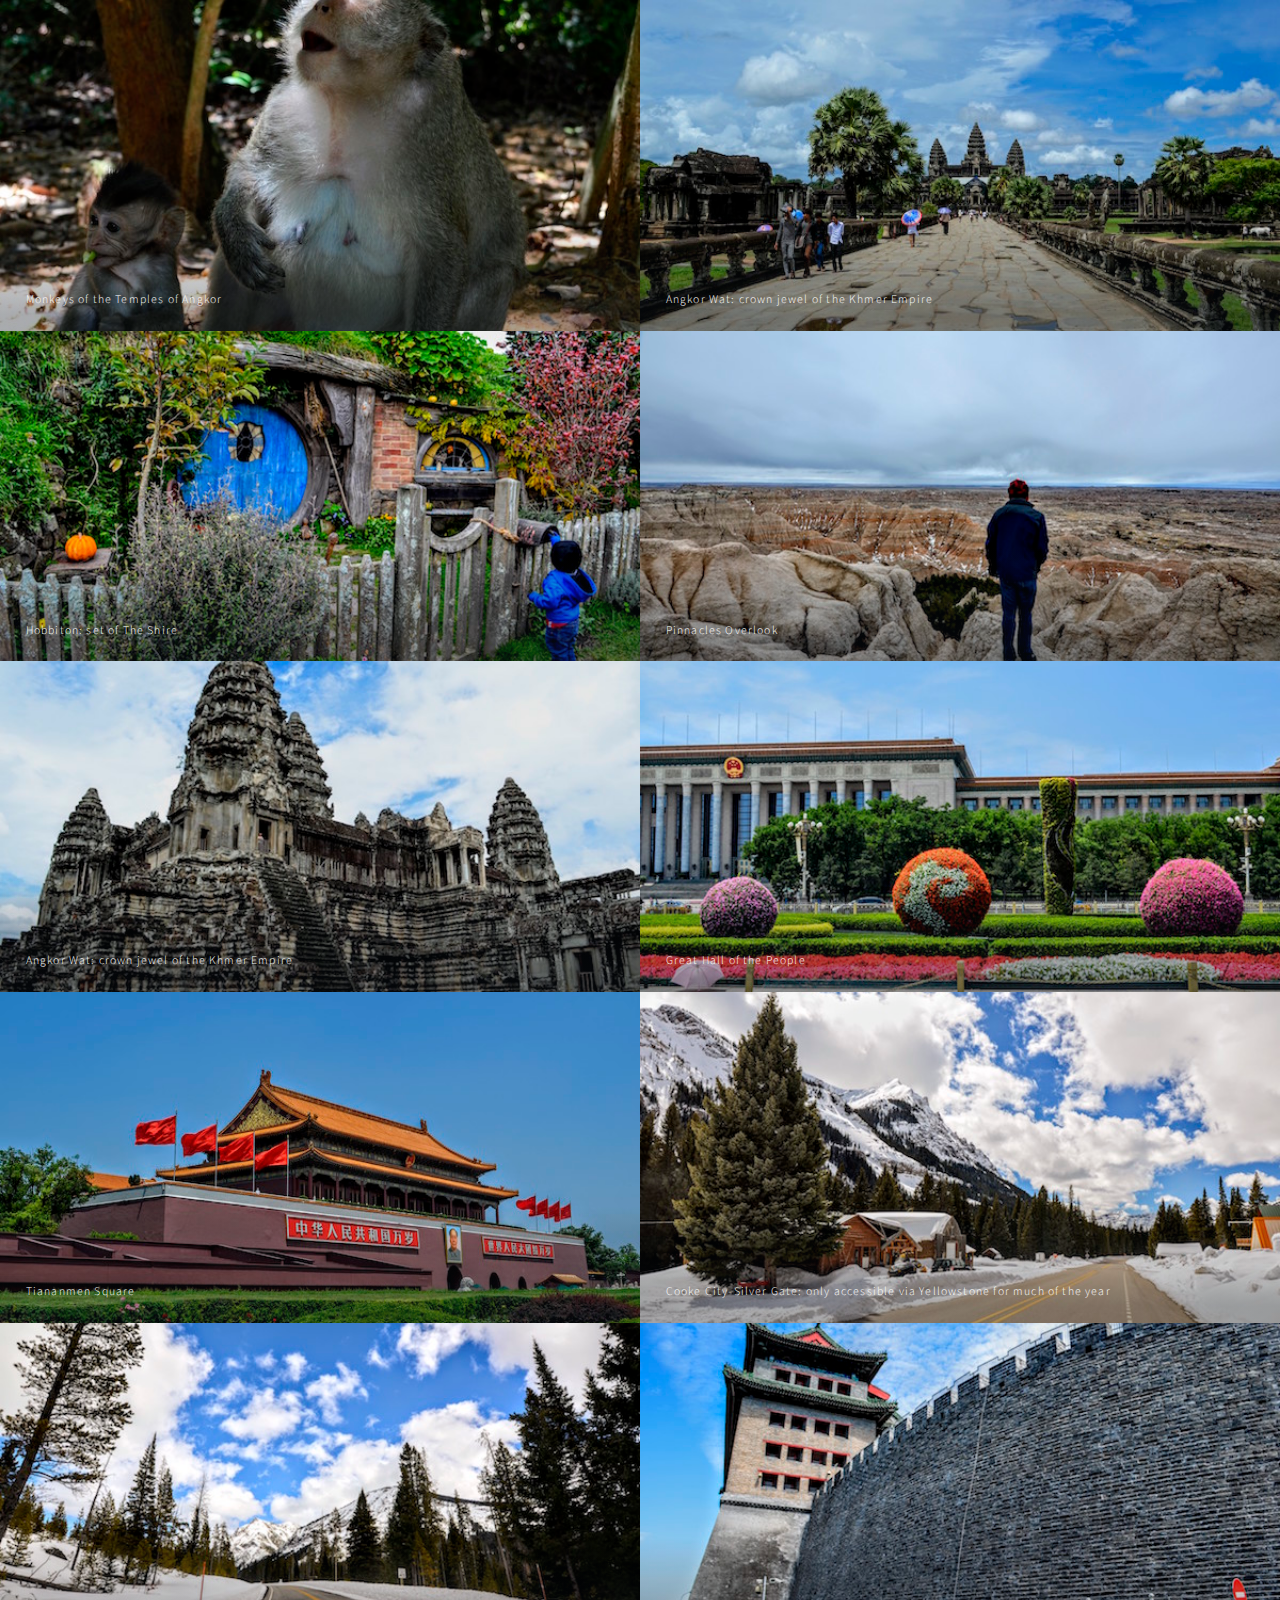
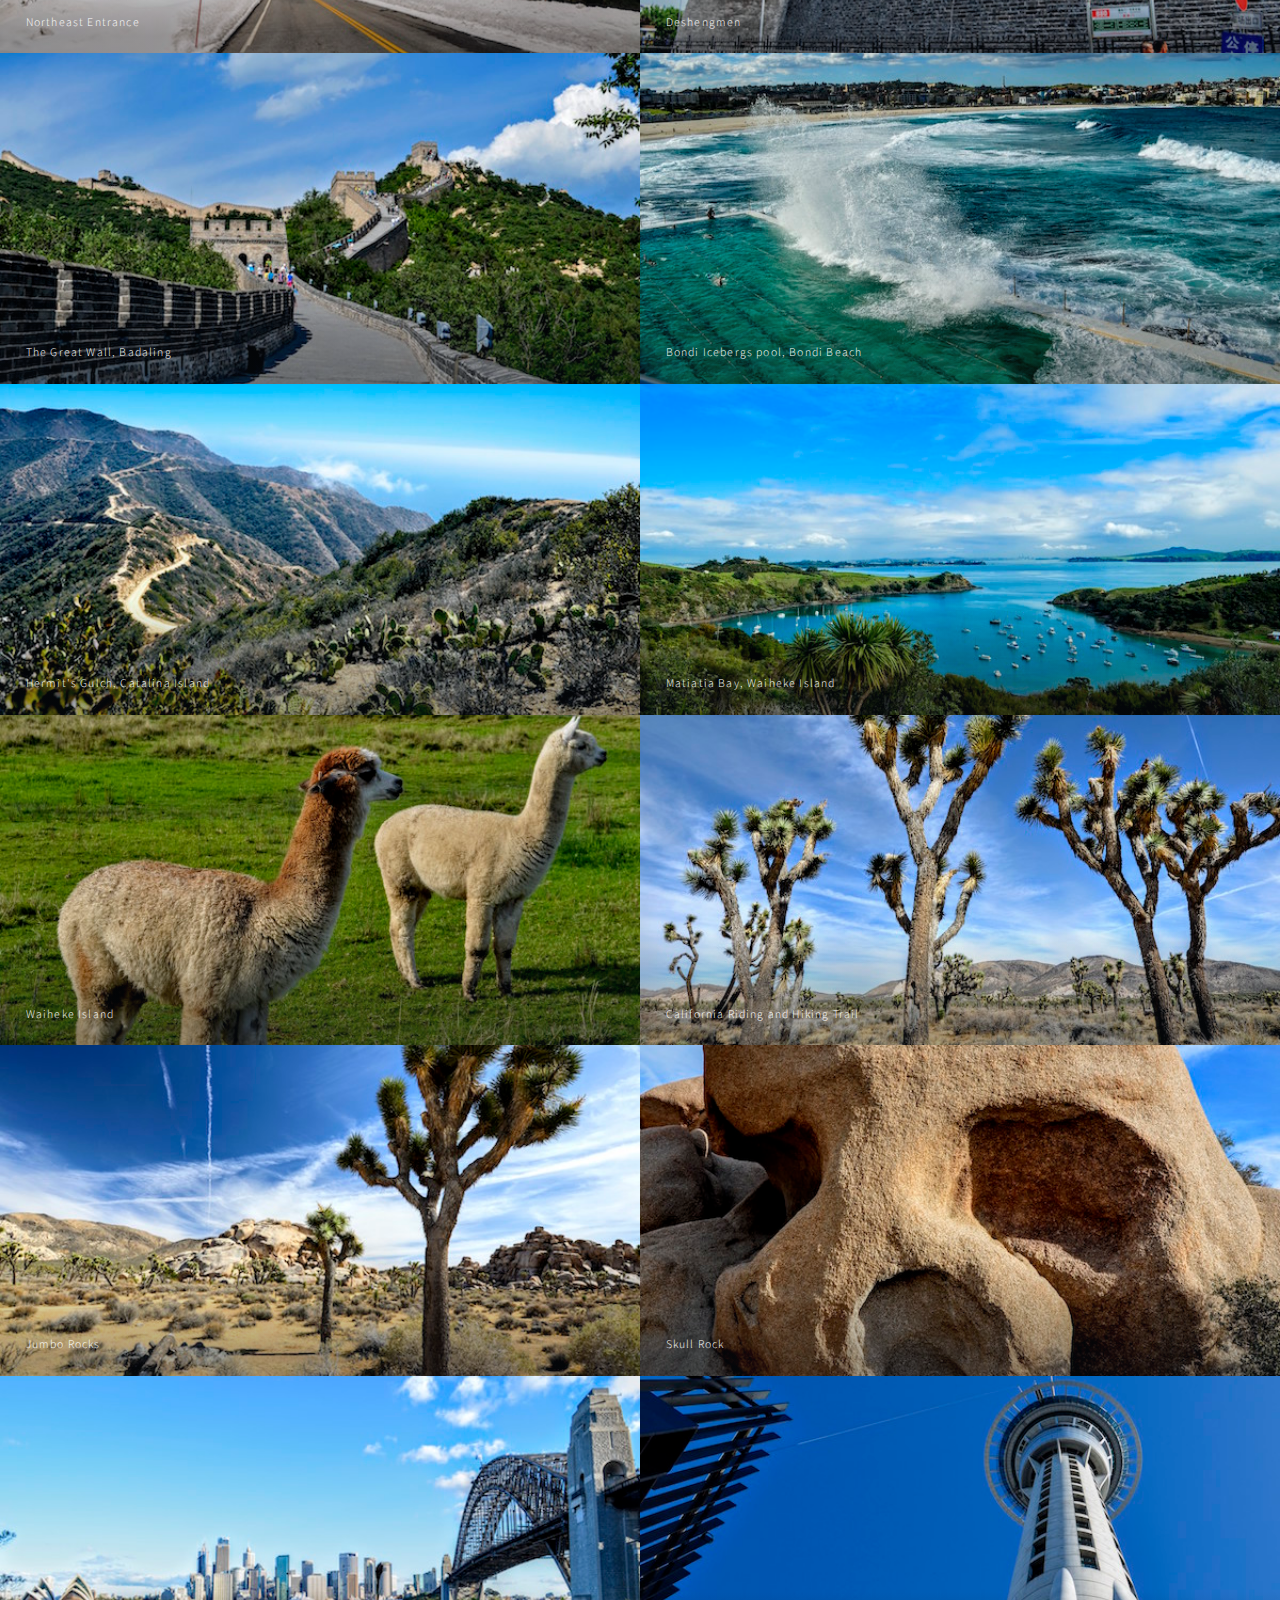
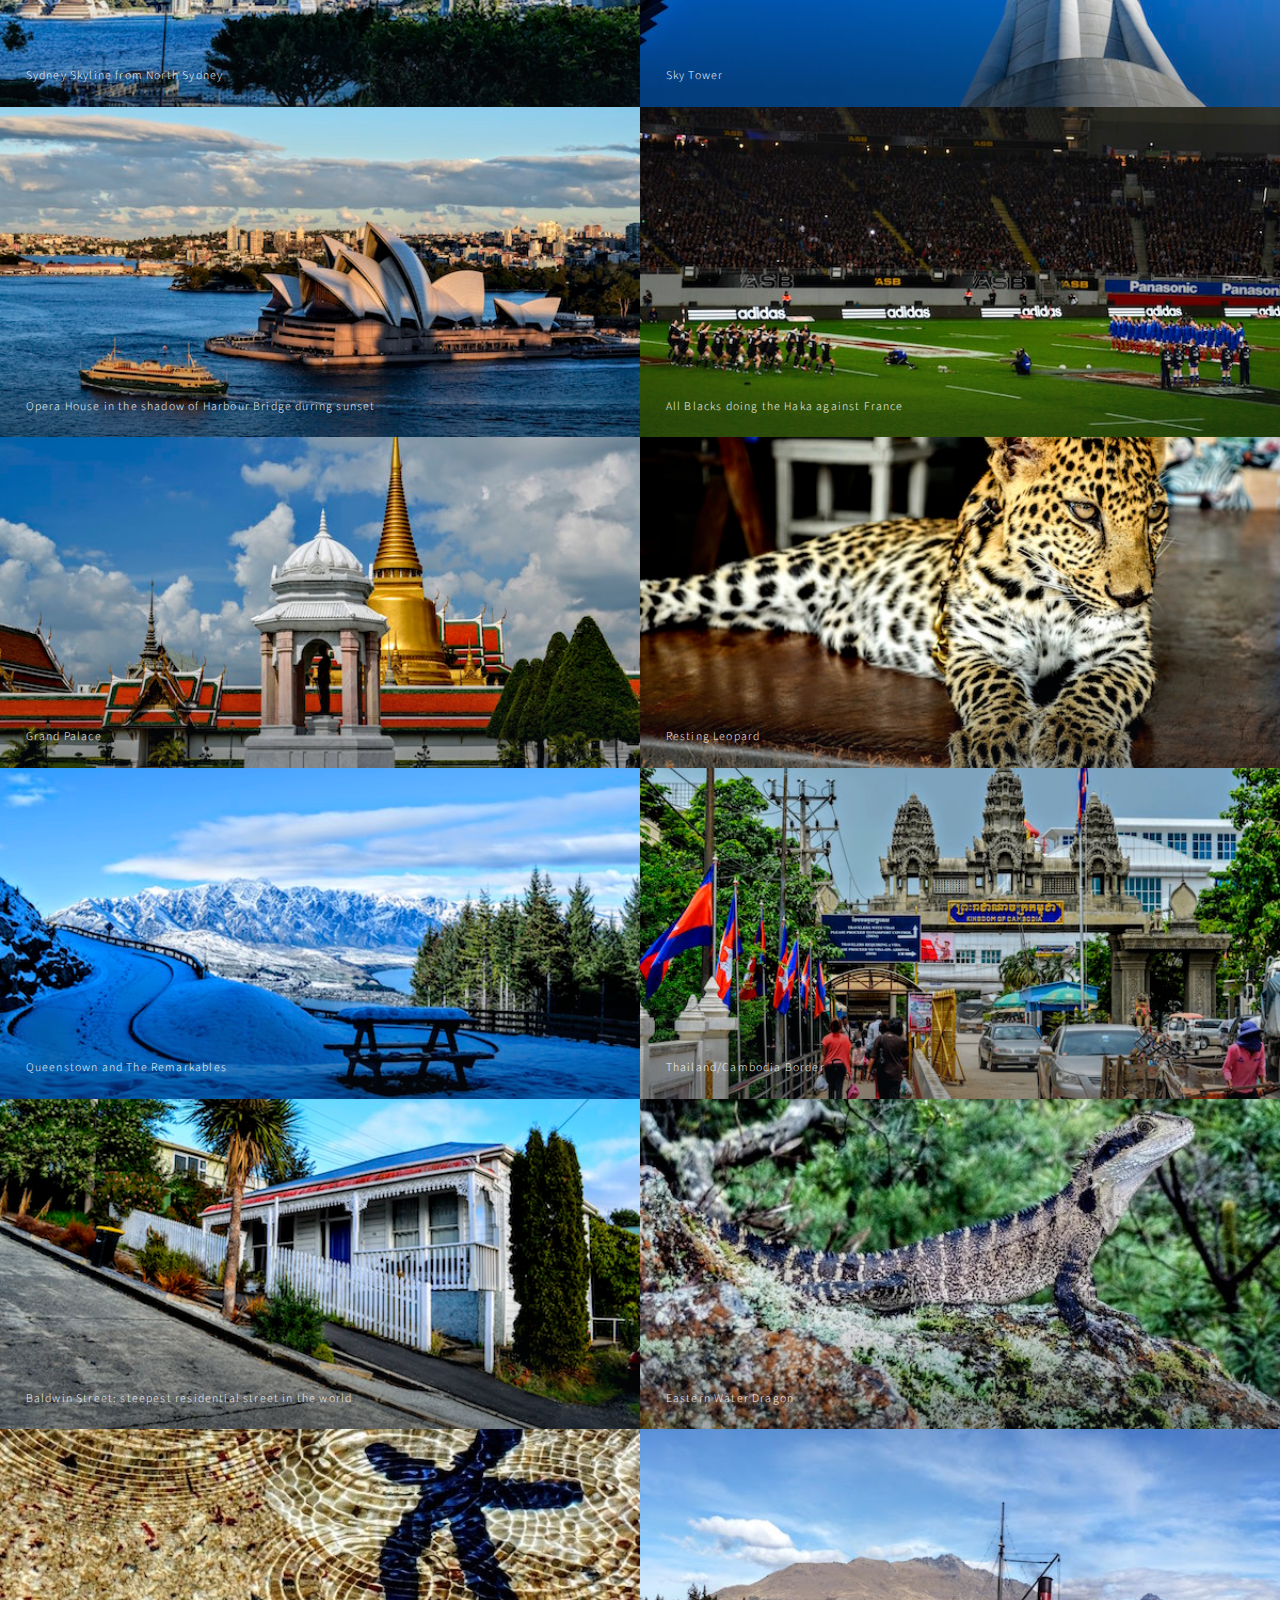
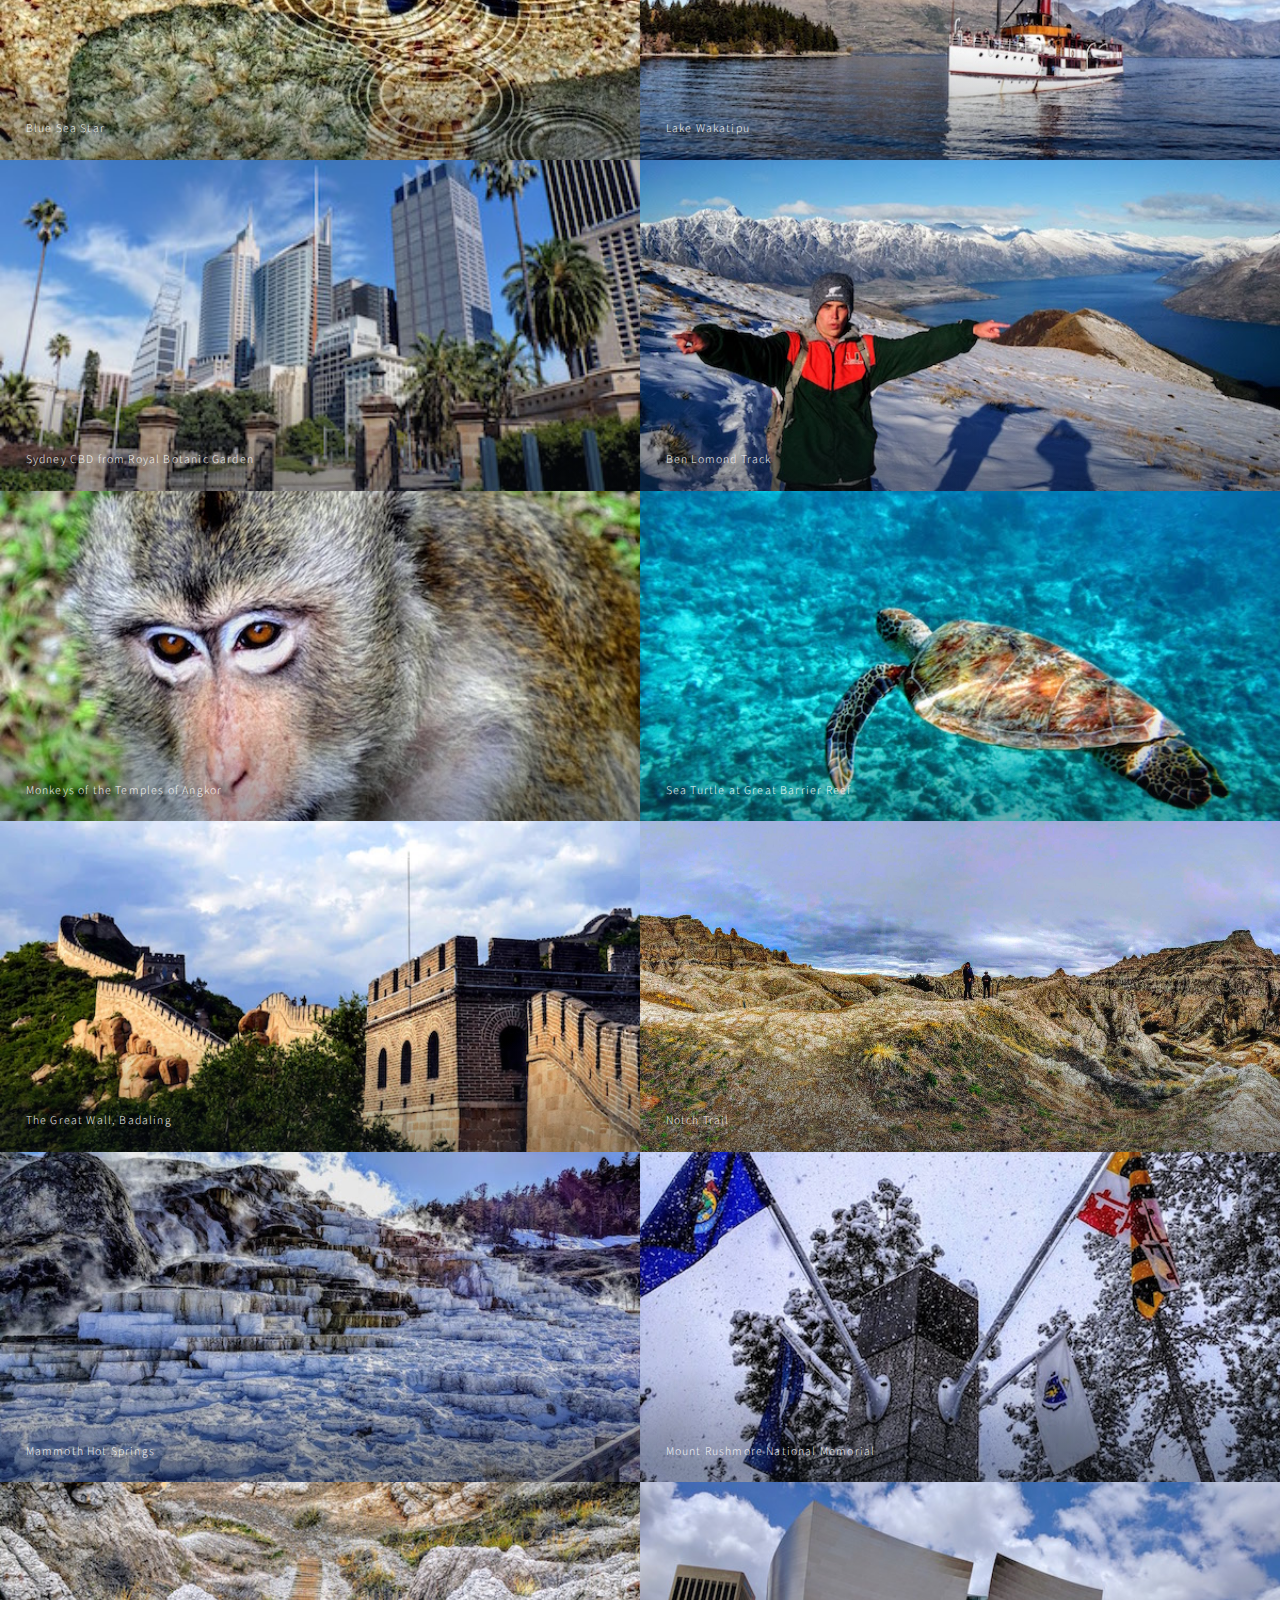
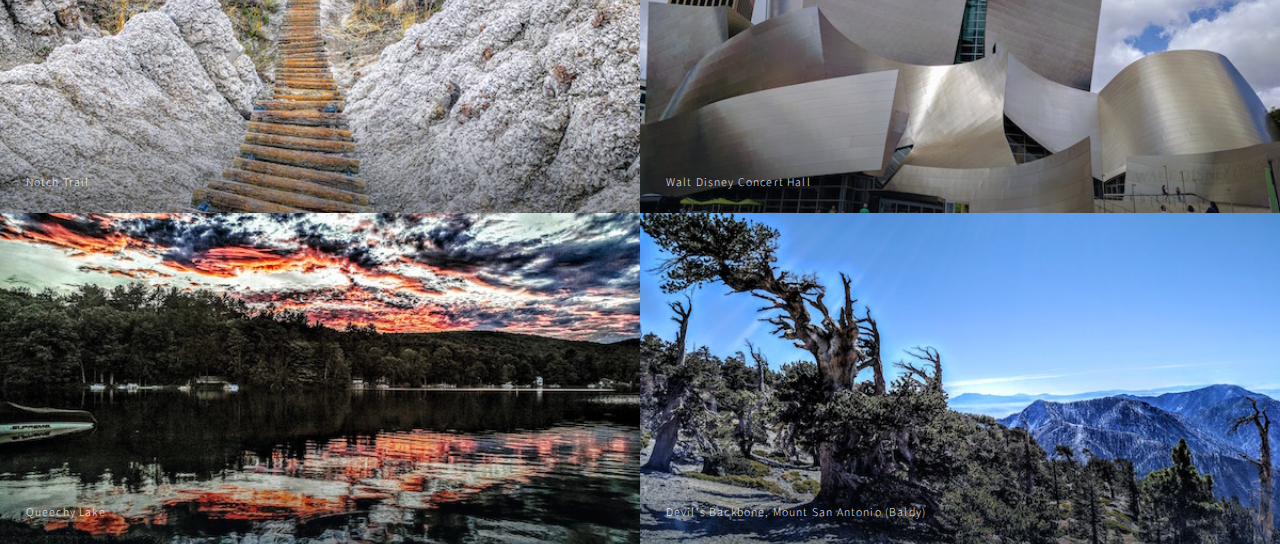
==== commit a43a0273: "Added Watermark to Photos" ====
--- a/gallery/index.html
+++ b/gallery/index.html
@@ -6,7 +6,7 @@
 -->
 <html>
 	<head>
-		<title>Multiverse by HTML5 UP</title>
+		<title>Louis Corbett - Gallery</title>
 		<meta charset="utf-8" />
 		<meta name="viewport" content="width=device-width, initial-scale=1, user-scalable=no" />
 		<link rel='shortcut icon' href='favicon.ico' type='image/x-icon'/ >
--- a/gallery/assets/css/main.css
+++ b/gallery/assets/css/main.css
@@ -1383,10 +1383,6 @@
 
 /* Header */
 
-	body {
-		padding: 0 0 4em 0;
-	}
-
 	#header {
 		-moz-transform: translateY(0);
 		-webkit-transform: translateY(0);
@@ -1482,10 +1478,6 @@
 
 	@media screen and (max-width: 736px) {
 
-		body {
-			padding: 4em 0 0 0;
-		}
-
 		#header {
 			-moz-transform: translateY(0);
 			-webkit-transform: translateY(0);
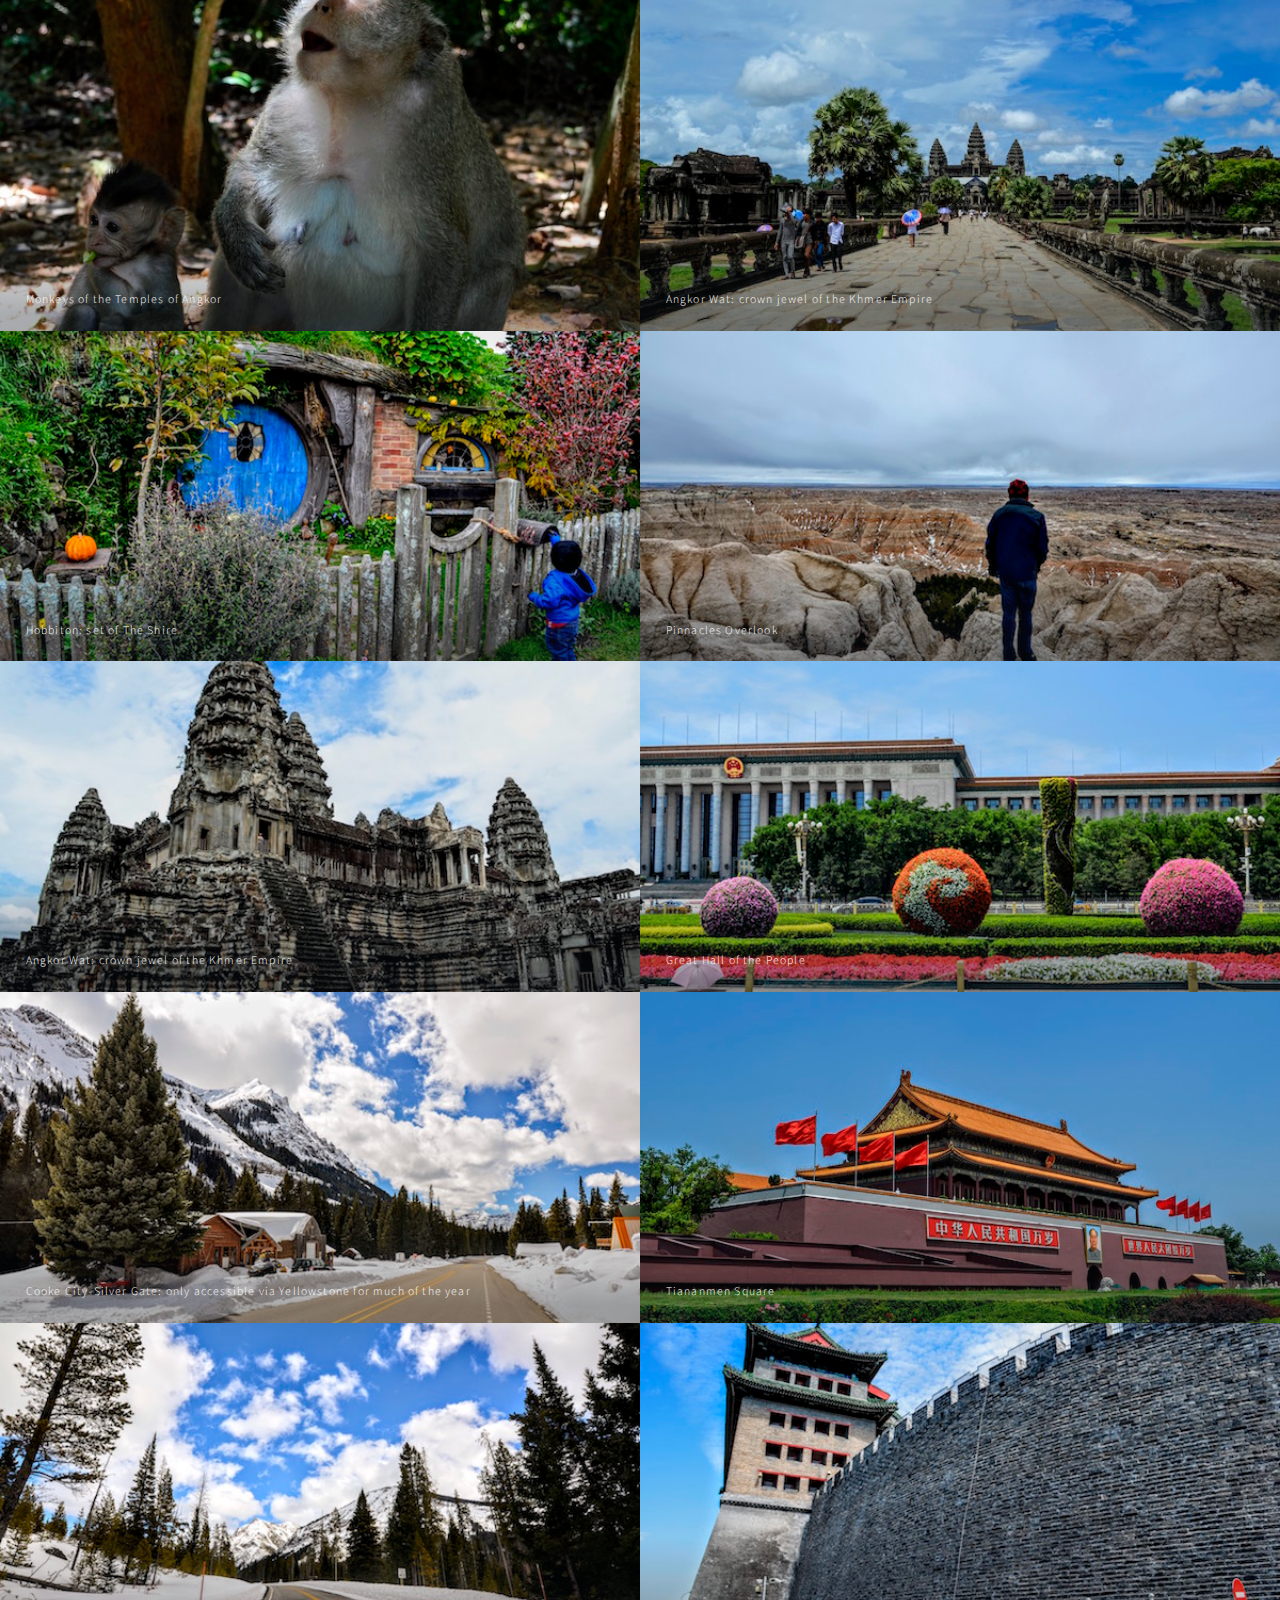
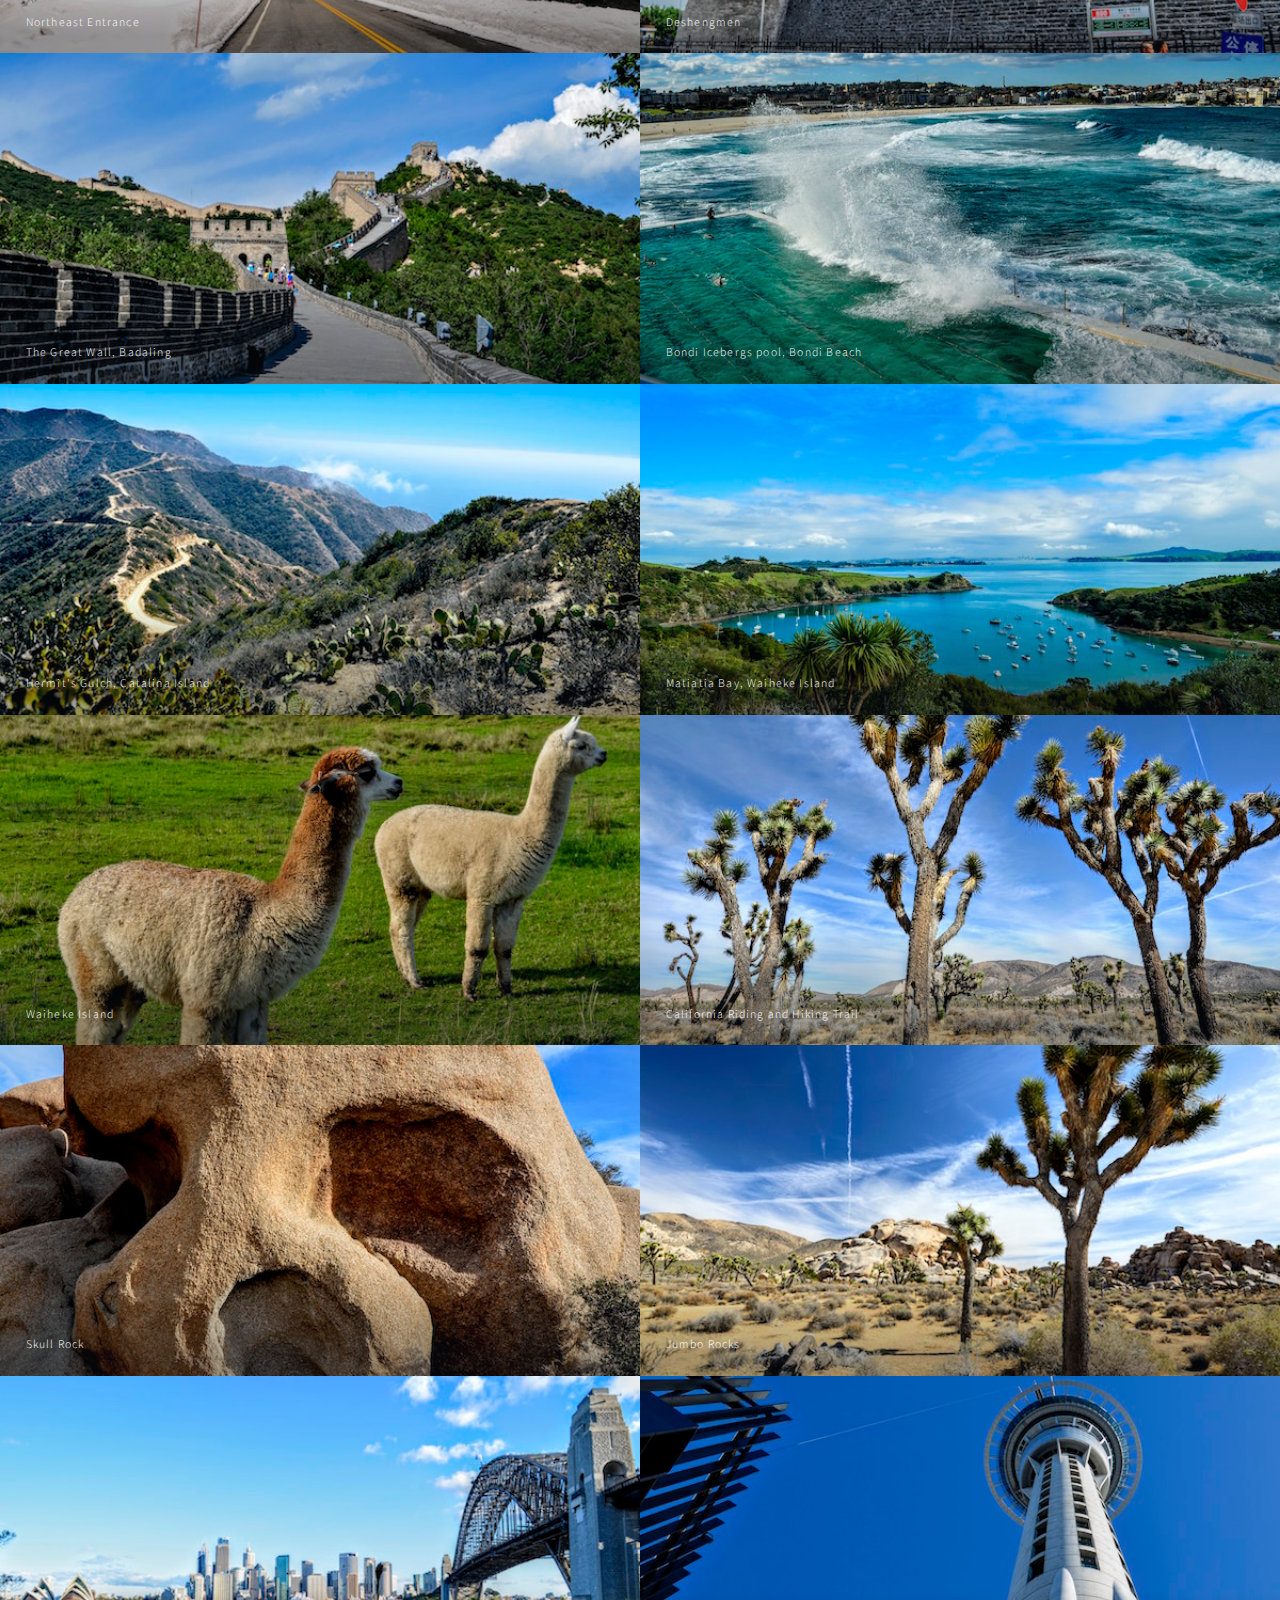
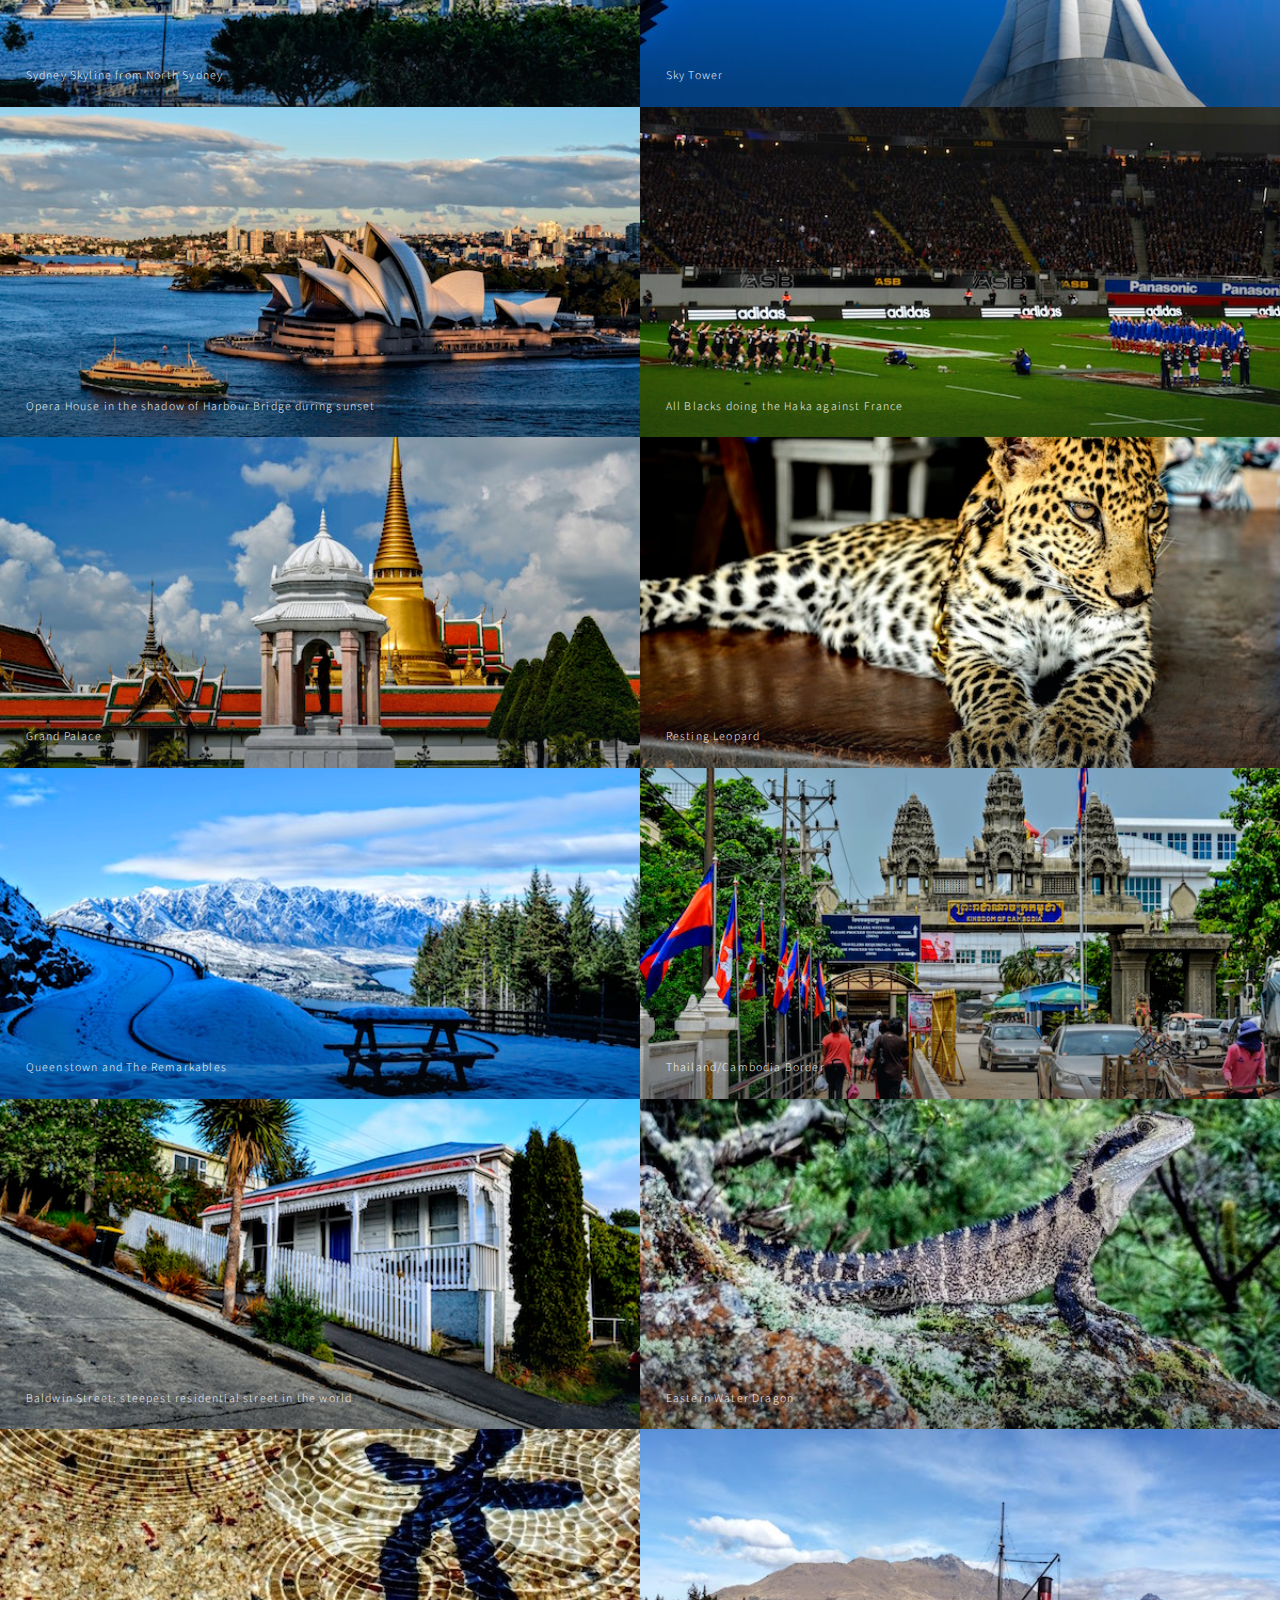
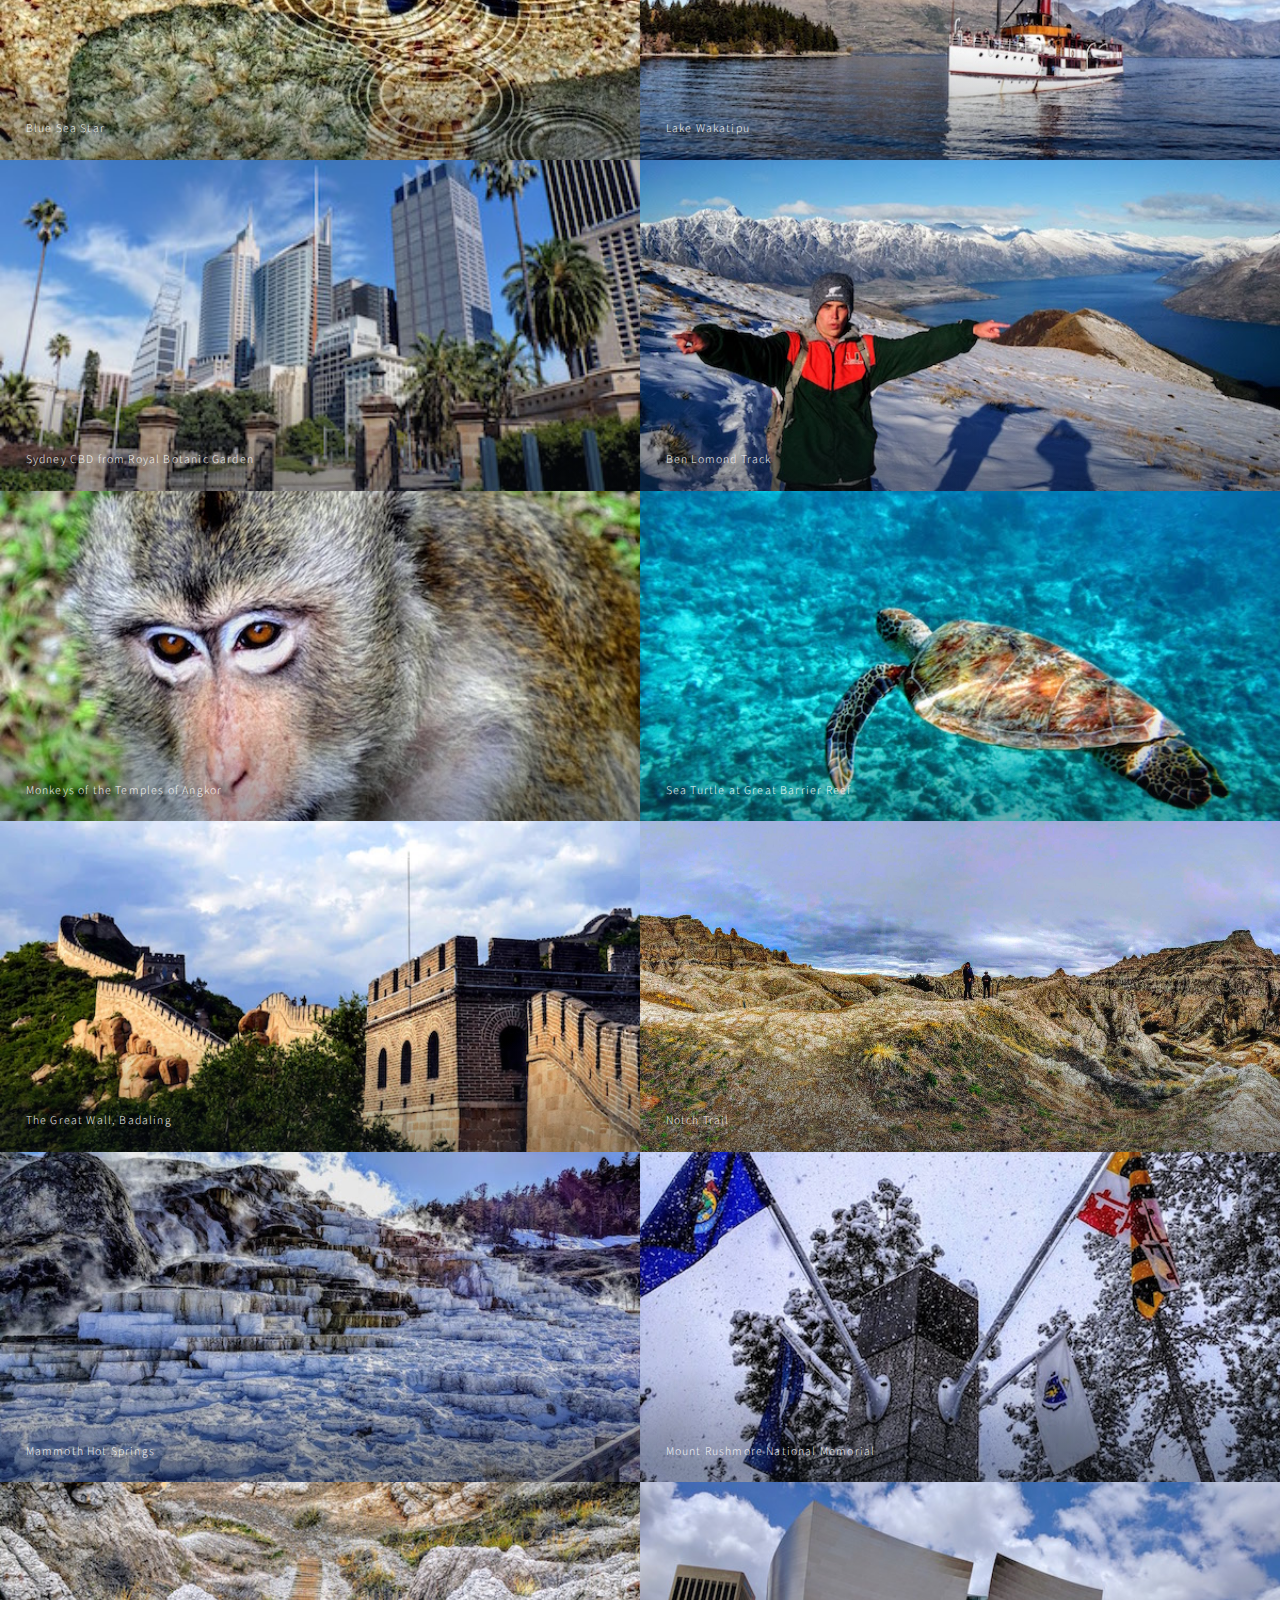
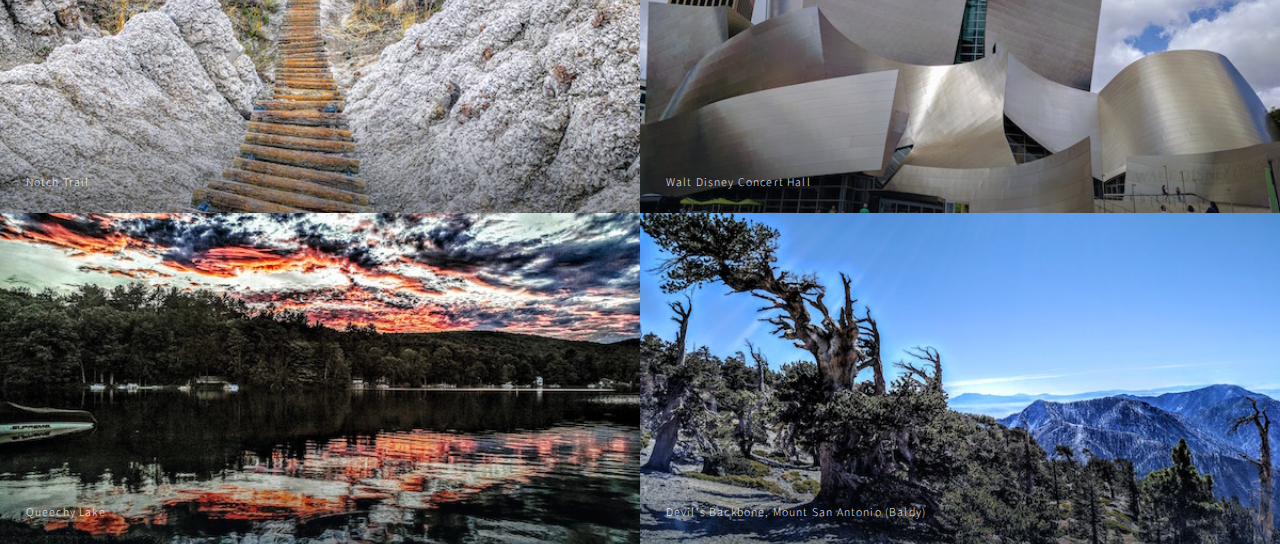
==== commit 98a81568: "Reordered Images, Added Google Analytics to gallery" ====
--- a/gallery/index.html
+++ b/gallery/index.html
@@ -14,6 +14,19 @@
 		<link rel="stylesheet" href="assets/css/main.css" />
 		<!--[if lte IE 9]><link rel="stylesheet" href="assets/css/ie9.css" /><![endif]-->
 		<!--[if lte IE 8]><link rel="stylesheet" href="assets/css/ie8.css" /><![endif]-->
+
+		<script>
+
+			//Google Analytics code
+		  (function(i,s,o,g,r,a,m){i['GoogleAnalyticsObject']=r;i[r]=i[r]||function(){
+		  (i[r].q=i[r].q||[]).push(arguments)},i[r].l=1*new Date();a=s.createElement(o),
+		  m=s.getElementsByTagName(o)[0];a.async=1;a.src=g;m.parentNode.insertBefore(a,m)
+		  })(window,document,'script','https://www.google-analytics.com/analytics.js','ga');
+
+		  ga('create', 'UA-67048813-2', 'auto');
+		  ga('send', 'pageview');
+		</script>
+
 	</head>
 	<body>
 
@@ -53,16 +66,16 @@
 							<p>Beijing, China</p>
 						</article>
 						<article class="thumb">
-							<a href="images/fulls/CorbettLouis7.jpg" class="image"><img src="images/thumbs/CorbettLouis7.jpg" alt="" /></a>
-							<h2>Tiananmen Square</h2>
-							<p>Beijing, China</p>
-						</article>
-						<article class="thumb">
 							<a href="images/fulls/CorbettLouis8.jpg" class="image"><img src="images/thumbs/CorbettLouis8.jpg" alt="" /></a>
 							<h2>Cooke City-Silver Gate: only accessible via Yellowstone for much of the year</h2>
 							<p>Yellowstone National Park, Montana</p>
 						</article>
 						<article class="thumb">
+							<a href="images/fulls/CorbettLouis7.jpg" class="image"><img src="images/thumbs/CorbettLouis7.jpg" alt="" /></a>
+							<h2>Tiananmen Square</h2>
+							<p>Beijing, China</p>
+						</article>
+						<article class="thumb">
 							<a href="images/fulls/CorbettLouis9.jpg" class="image"><img src="images/thumbs/CorbettLouis9.jpg" alt="" /></a>
 							<h2>Northeast Entrance</h2>
 							<p>Yellowstone National Park, Montana</p>
@@ -103,13 +116,13 @@
 							<p>Joshua Tree National Park, California</p>
 						</article>
 						<article class="thumb">
+							<a href="images/fulls/CorbettLouis18.jpg" class="image"><img src="images/thumbs/CorbettLouis18.jpg" alt="" /></a>
+							<h2>Skull Rock</h2>
+							<p>Joshua Tree National Park, California</p>
+						</article>
+						<article class="thumb">
 							<a href="images/fulls/CorbettLouis17.jpg" class="image"><img src="images/thumbs/CorbettLouis17.jpg" alt="" /></a>
 							<h2>Jumbo Rocks</h2>
-							<p>Joshua Tree National Park, California</p>
-						</article>
-						<article class="thumb">
-							<a href="images/fulls/CorbettLouis18.jpg" class="image"><img src="images/thumbs/CorbettLouis18.jpg" alt="" /></a>
-							<h2>Skull Rock</h2>
 							<p>Joshua Tree National Park, California</p>
 						</article>
 						<article class="thumb">
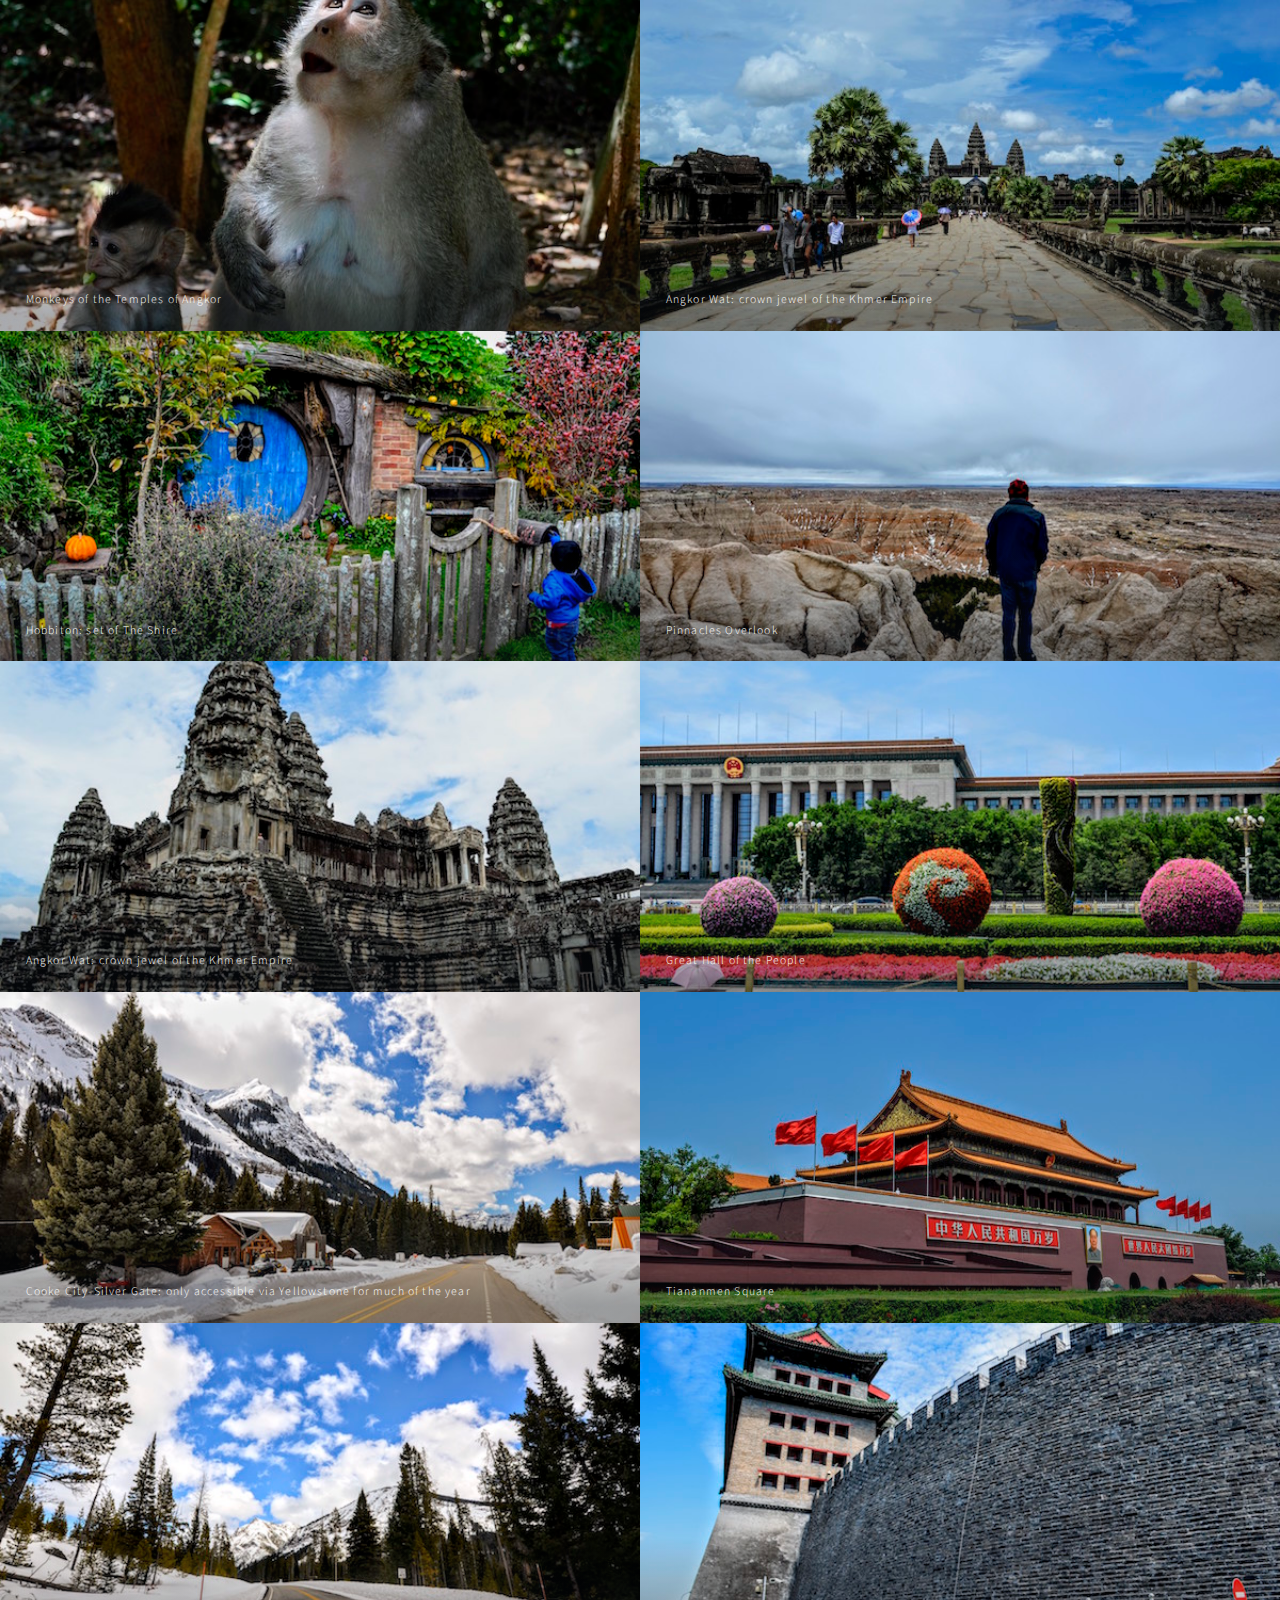
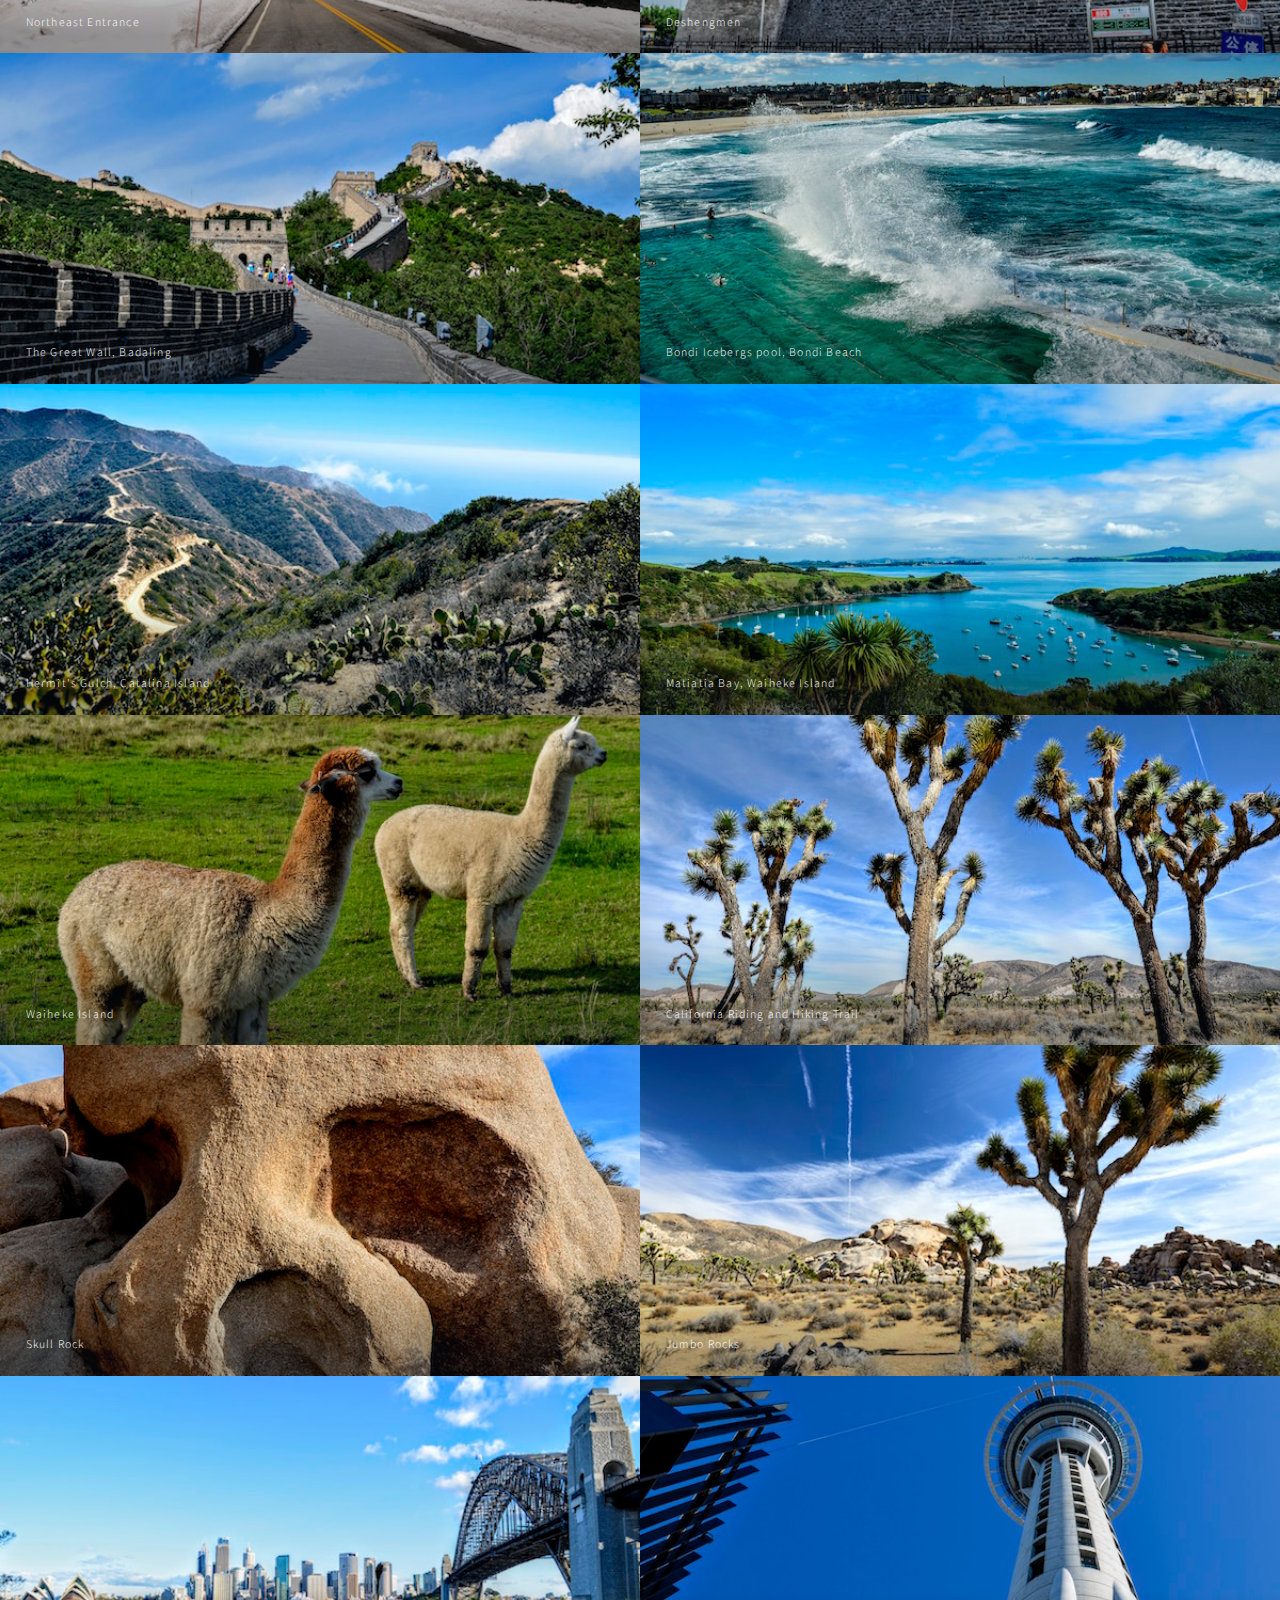
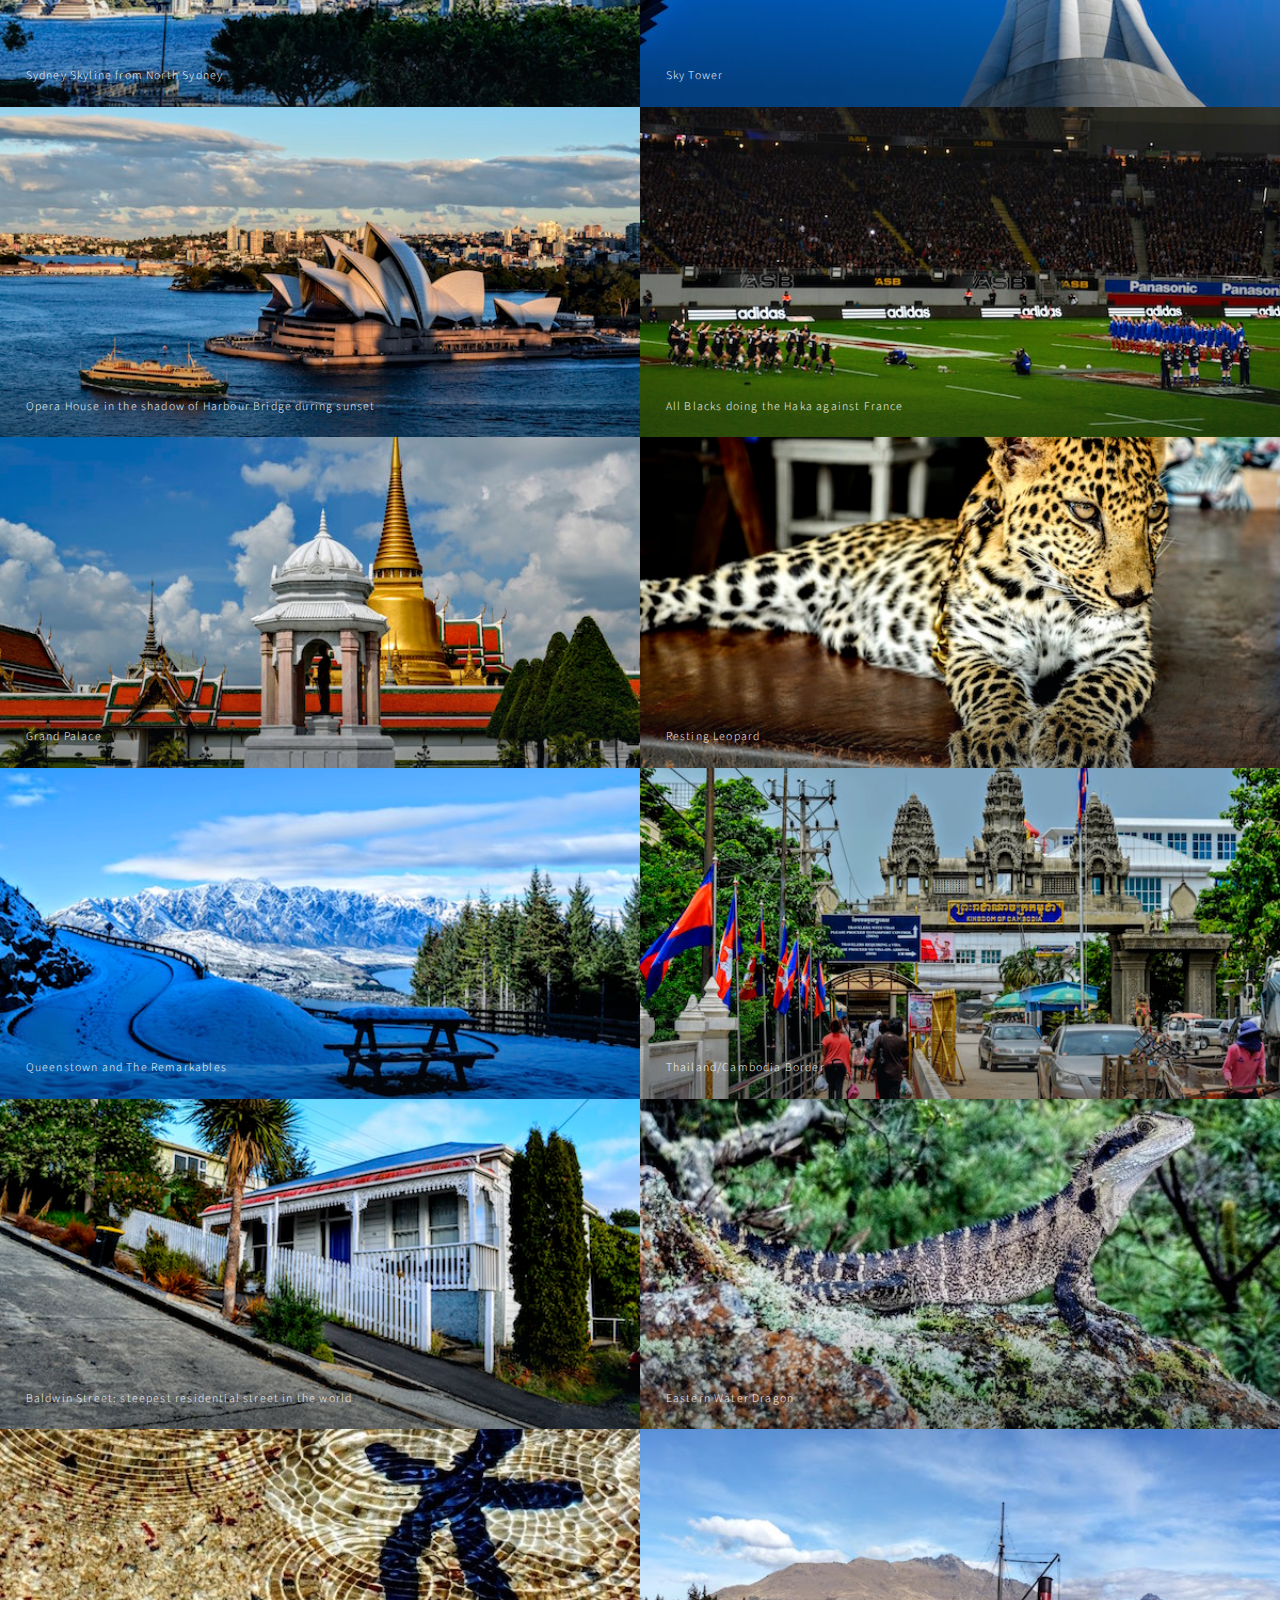
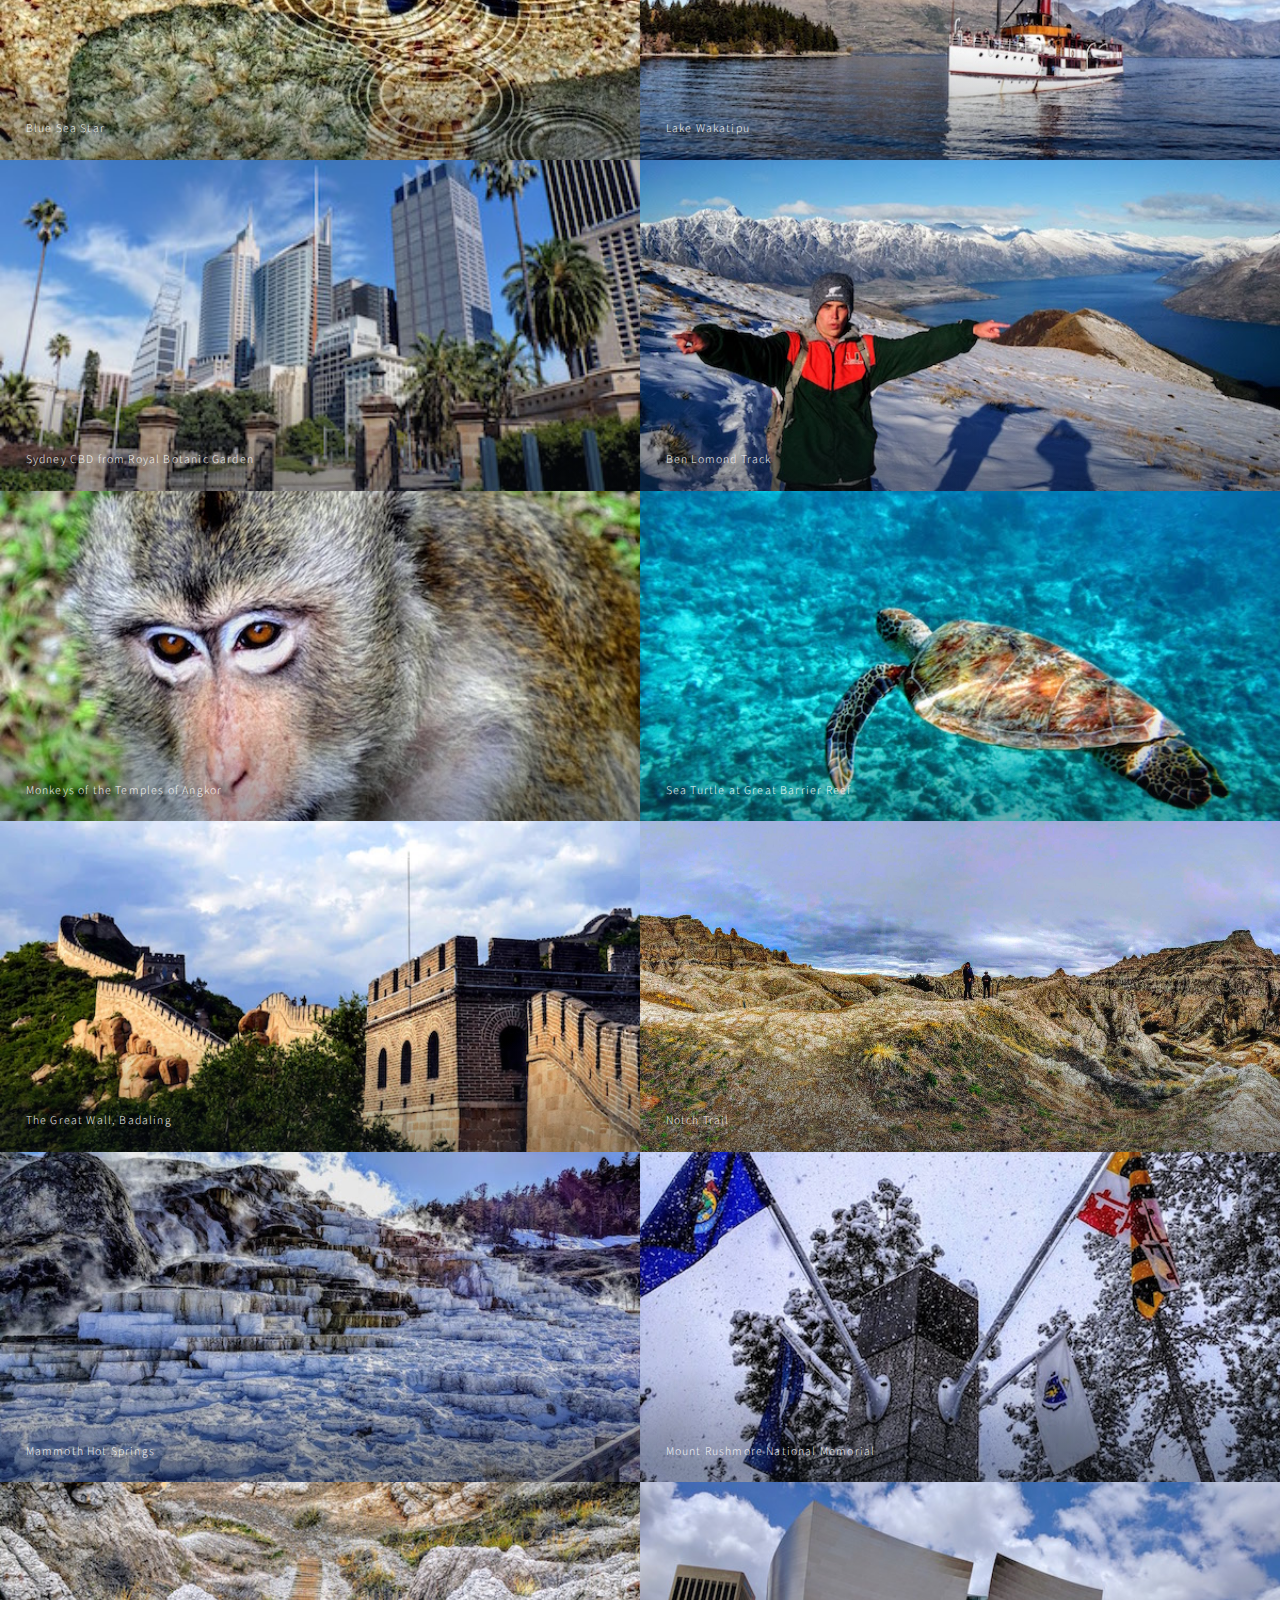
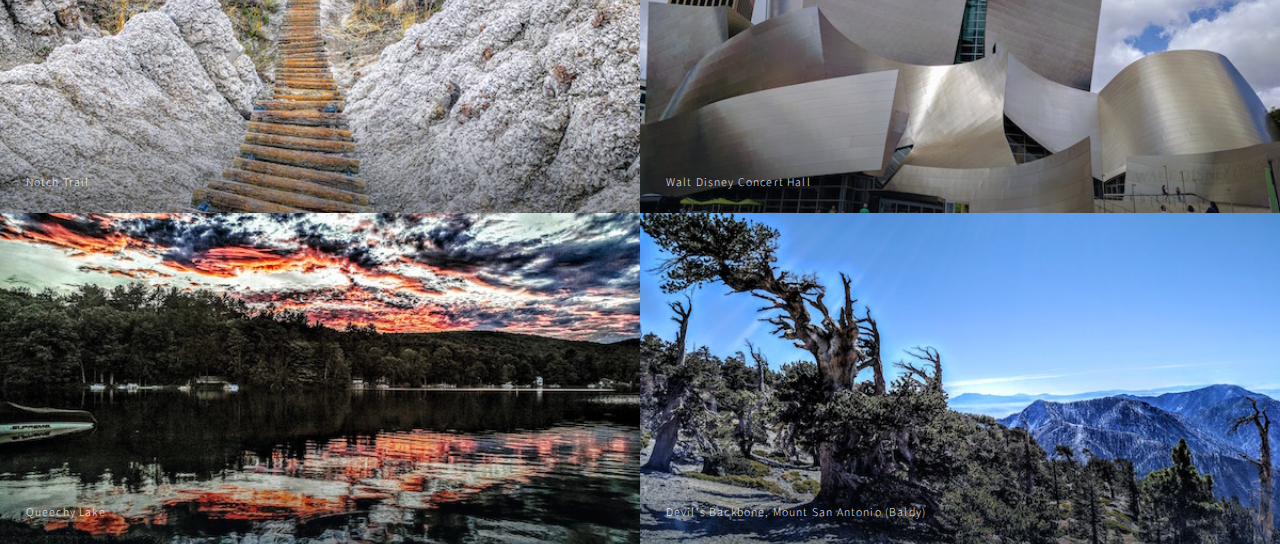
==== commit 17f7d793: "Meaningless update to trigger build" ====
--- a/gallery/index.html
+++ b/gallery/index.html
@@ -1,6 +1,6 @@
 <!DOCTYPE HTML>
 <!--
-	Multiverse by HTML5 UP
+	Adapted from Multiverse by HTML5 UP
 	html5up.net | @ajlkn
 	Free for personal and commercial use under the CCA 3.0 license (html5up.net/license)
 -->
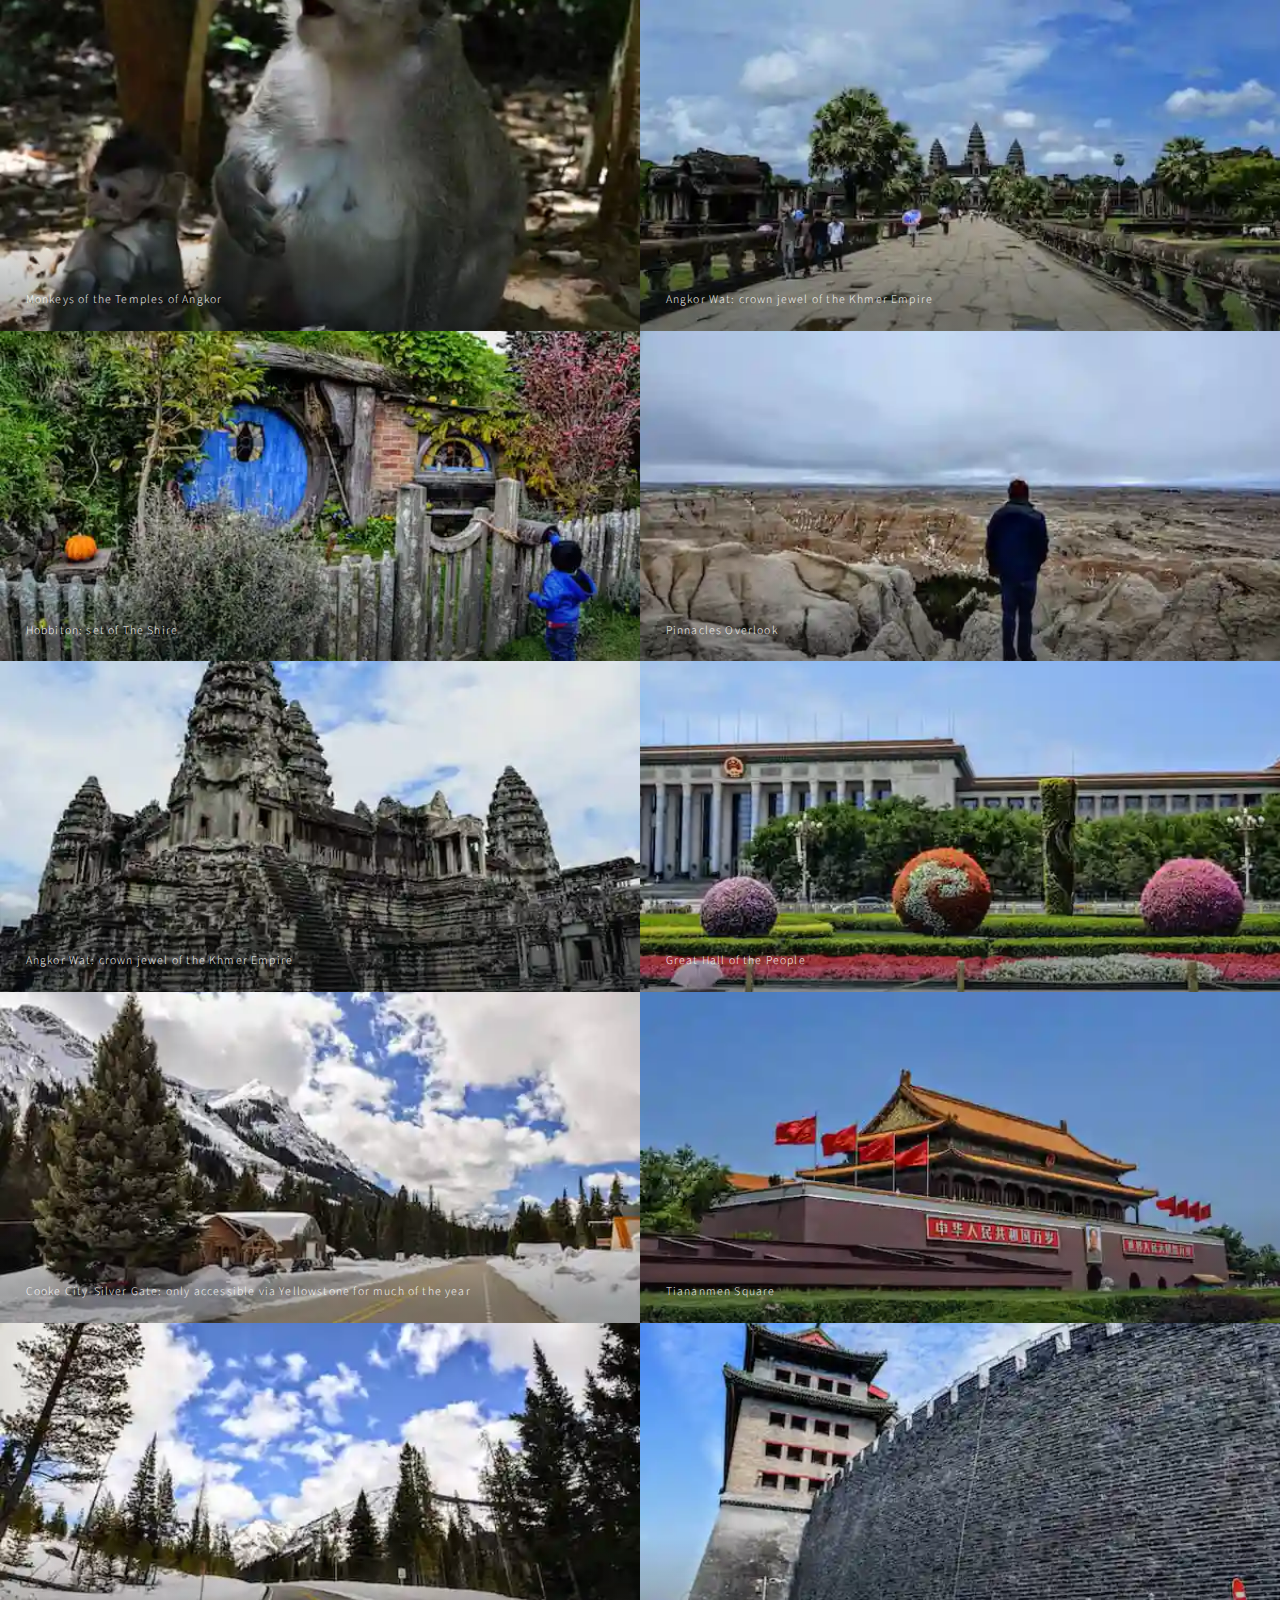
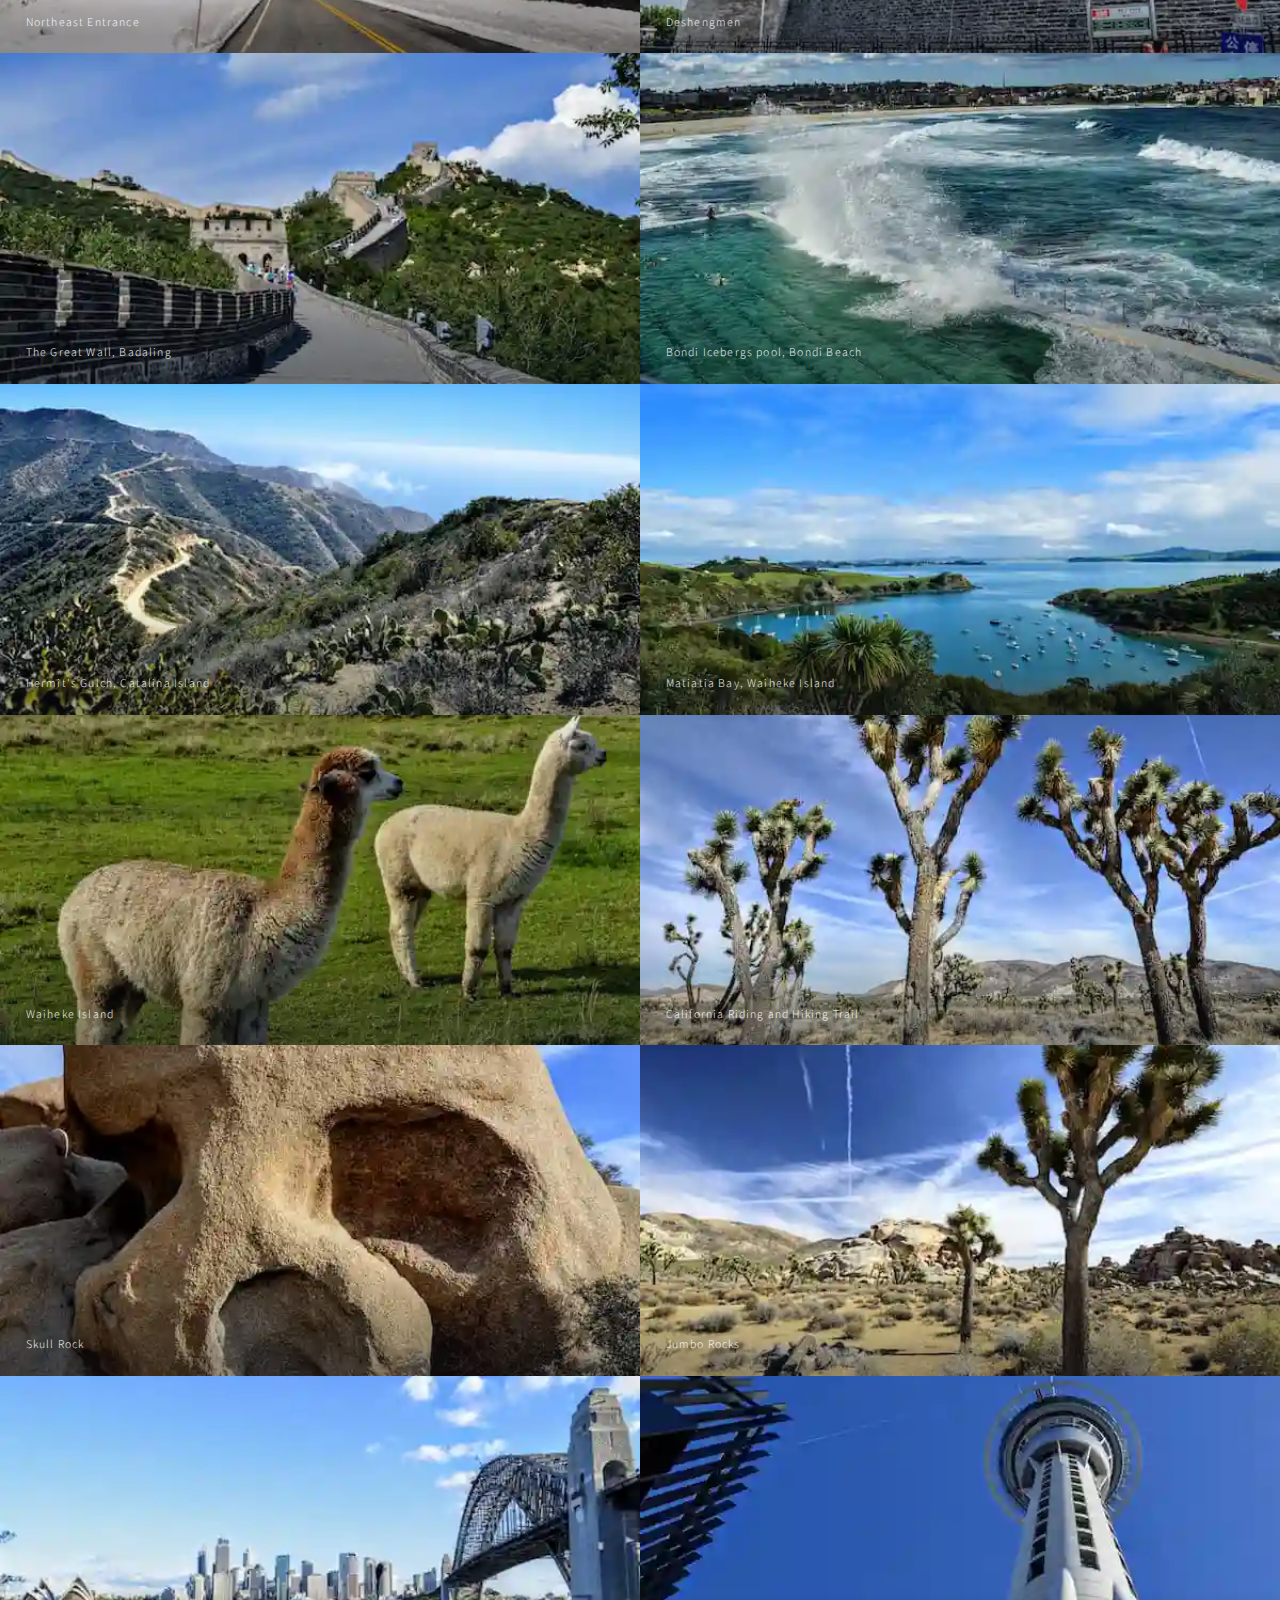
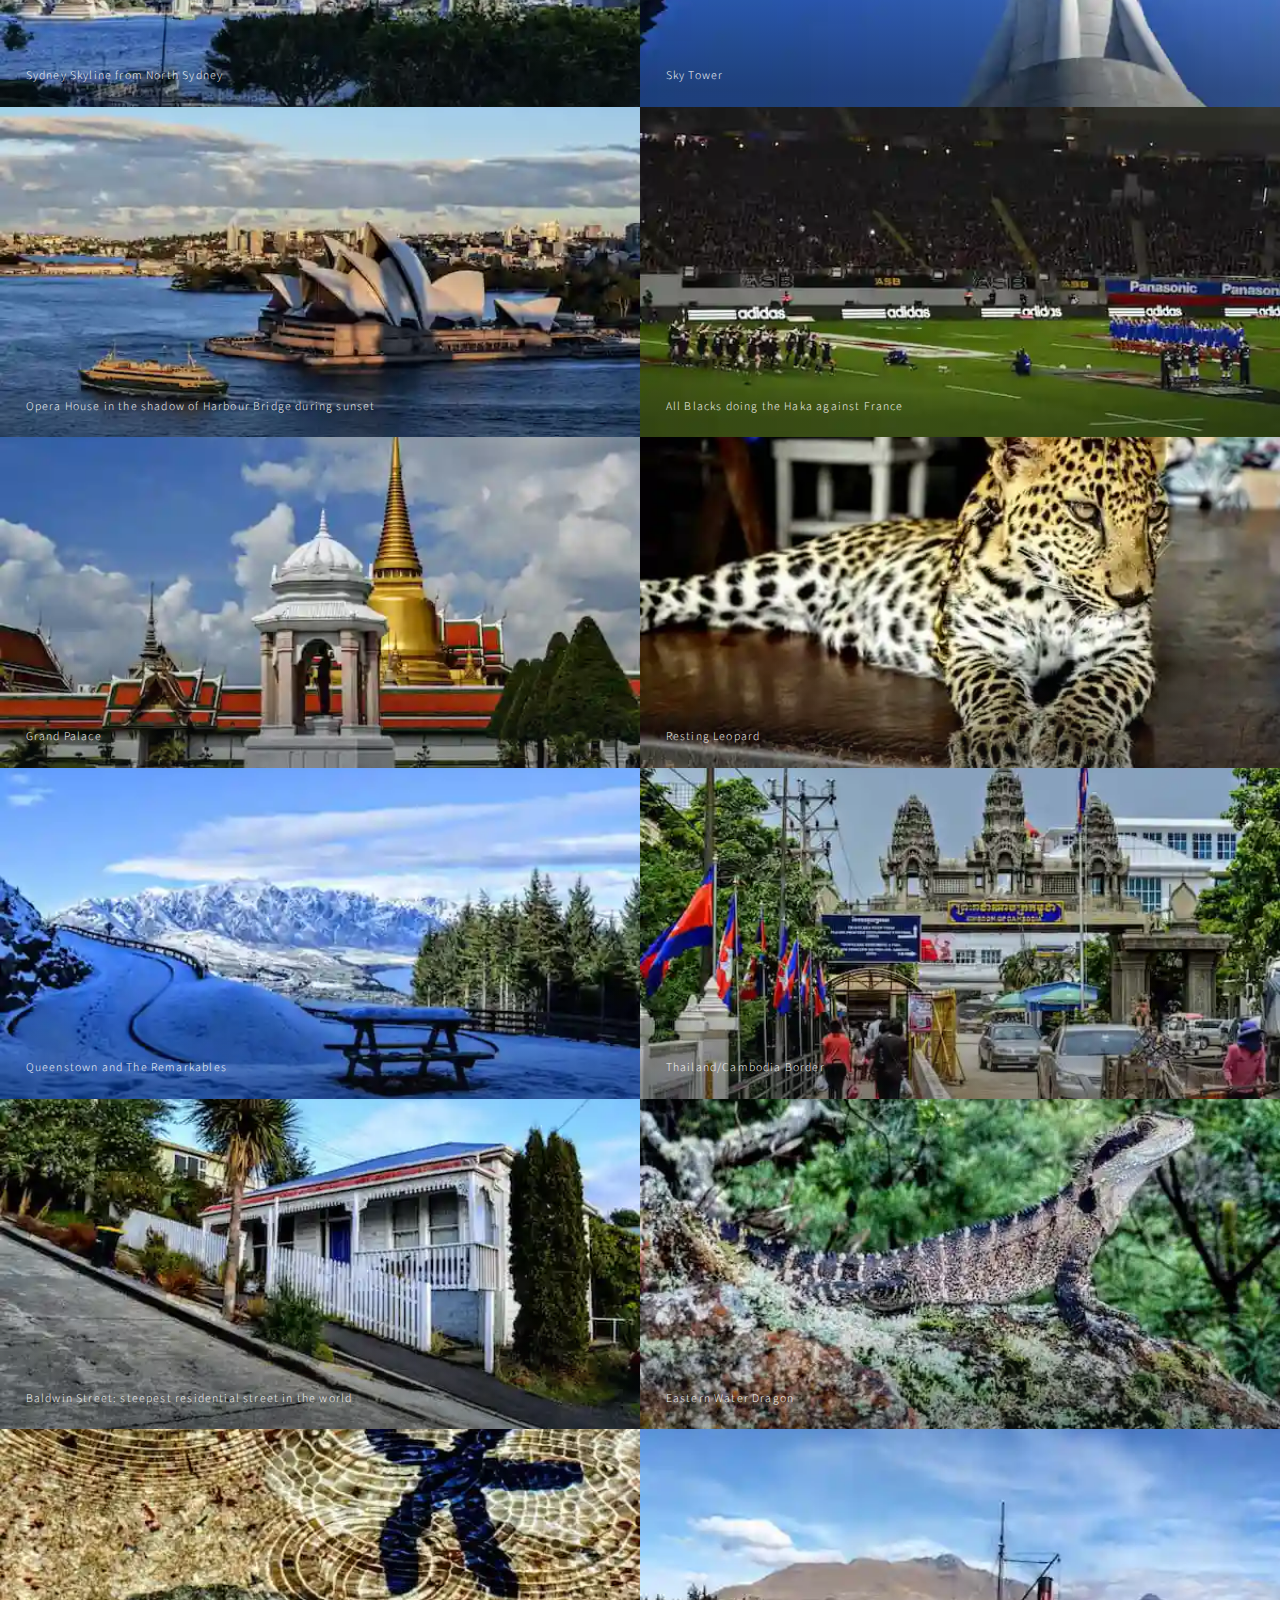
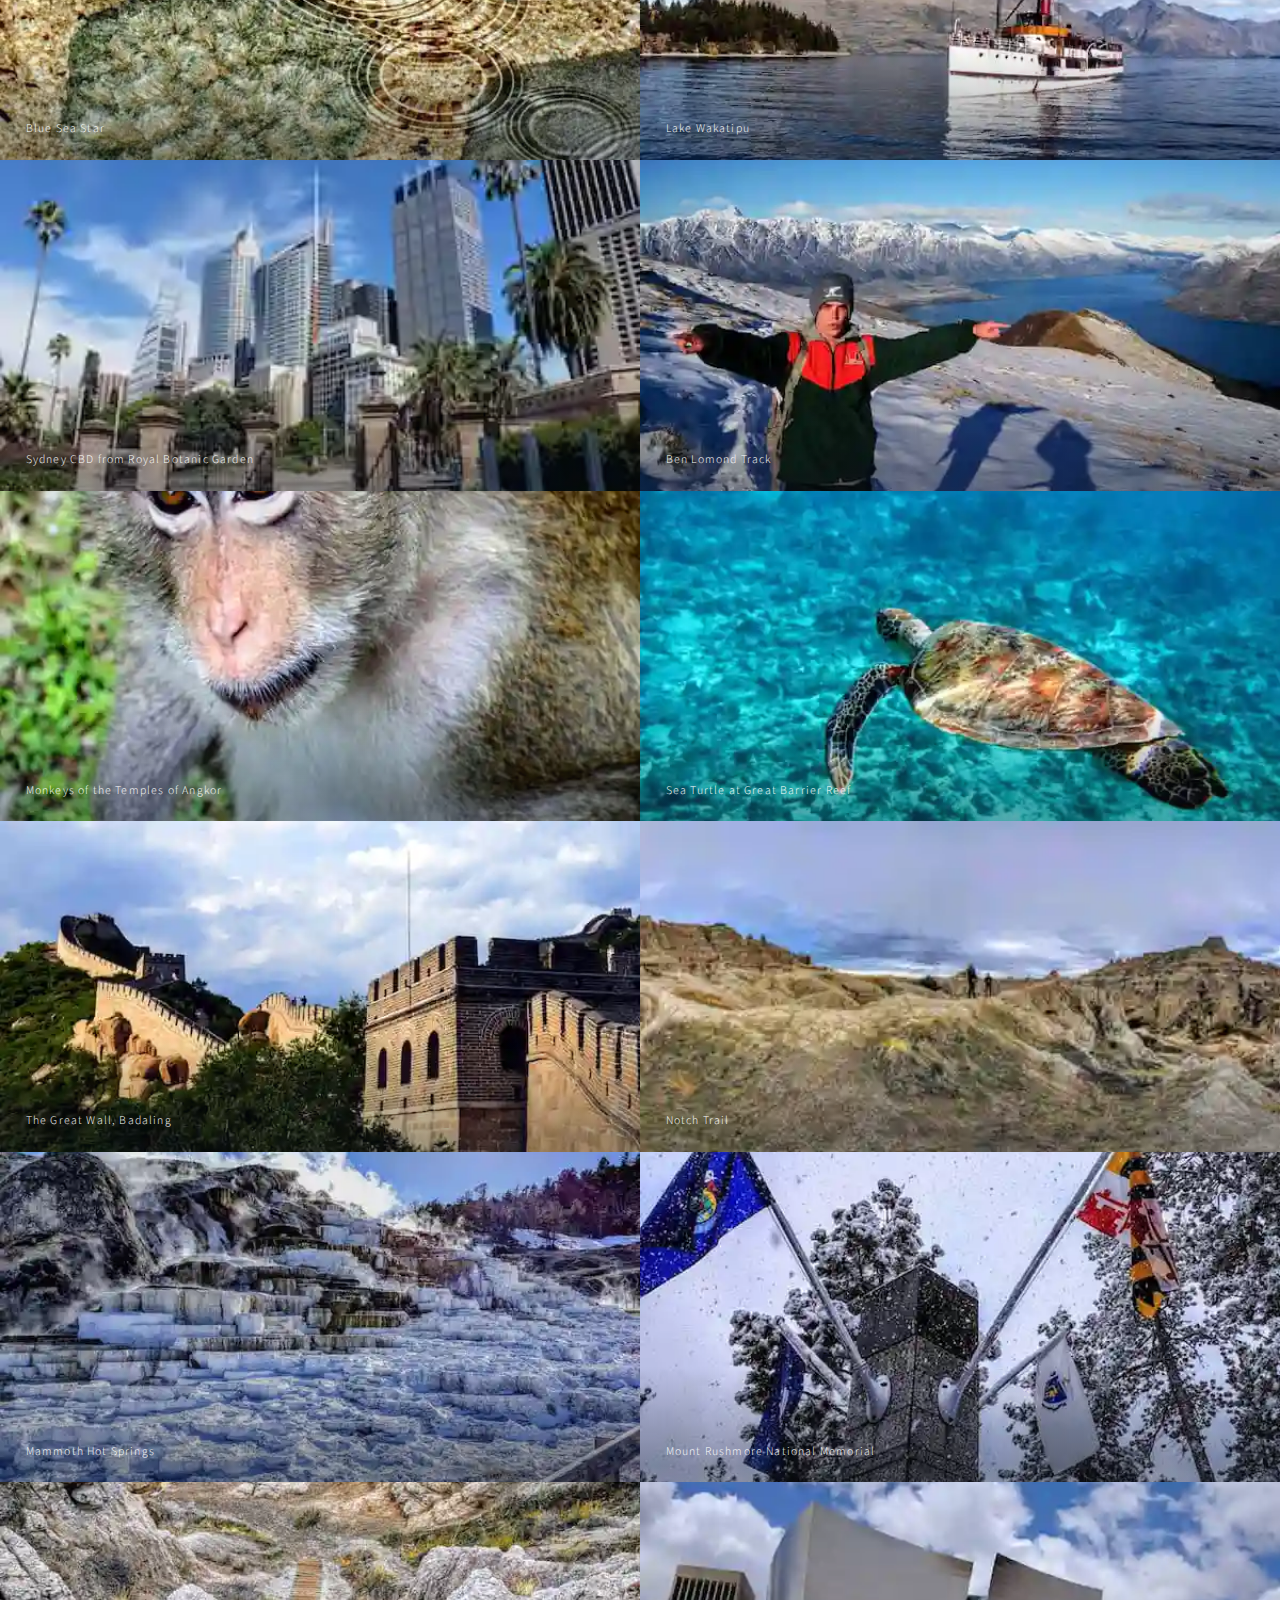
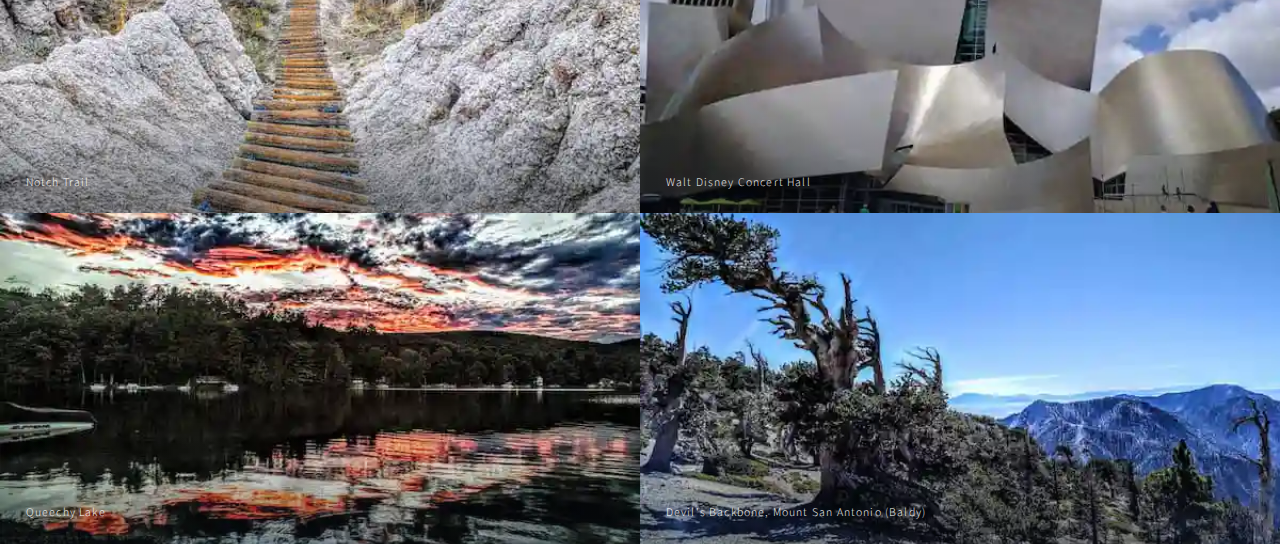
==== commit 107cd8d7: "Gallery optimizations" ====
--- a/gallery/index.html
+++ b/gallery/index.html
@@ -15,6 +15,13 @@
 		<!--[if lte IE 9]><link rel="stylesheet" href="assets/css/ie9.css" /><![endif]-->
 		<!--[if lte IE 8]><link rel="stylesheet" href="assets/css/ie8.css" /><![endif]-->
 
+		<!-- Scripts -->
+		<script src="assets/js/jquery.min.js"></script>
+		<script src="assets/js/jquery.poptrox.min.js"></script>
+		<script src="assets/js/skel.min.js"></script>
+		<script src="assets/js/util.js"></script>
+		<!--[if lte IE 8]><script src="assets/js/ie/respond.min.js"></script><![endif]-->
+		<script src="assets/js/main.js"></script>
 		<script>
 
 			//Google Analytics code
@@ -25,8 +32,40 @@
 
 		  ga('create', 'UA-67048813-2', 'auto');
 		  ga('send', 'pageview');
+
+			$(function() {
+				$("a.tracked, div.nav-previous, div.nav-next").mousedown(function(e) {
+					if (!ga.q) {
+						var fileName;
+						if ($(this).is("a")){
+							fileName = $(this).find('img').attr('src').split('/').pop();
+							switch (event.which) {
+								case 1:
+									ga("send", "event", "image", "click", fileName, {});
+									break;
+								case 2:
+									ga("send", "event", "image", "middle-click", fileName, {});
+									break;
+								case 3:
+									ga("send", "event", "image", "right-click", fileName, {});
+									break;
+								default:
+									ga("send", "event", "image", "should-never-happen-click", fileName, {});
+							}
+						}
+						else{
+							fileName = $('div.pic > img').attr('src').split('/').pop();
+							if ($(this).hasClass('nav-previous')){
+								ga("send", "event", "modal", "previous", fileName, {});
+							}
+							else{
+								ga("send", "event", "modal", "next", fileName, {});
+							}
+						}
+					}
+				});
+			});
 		</script>
-
 	</head>
 	<body>
 
@@ -36,225 +75,216 @@
 				<!-- Main -->
 					<div id="main">
 						<article class="thumb">
-							<a href="images/fulls/CorbettLouis1.jpg" class="image"><img src="images/thumbs/CorbettLouis1.jpg" alt="" /></a>
+							<a href="images/fulls/CorbettLouis1.webp" class="tracked image"><img src="images/thumbs/CorbettLouis1.webp" alt="" /></a>
 							<h2>Monkeys of the Temples of Angkor</h2>
 							<p>Siem Reap, Cambodia</p>
 						</article>
 						<article class="thumb">
-							<a href="images/fulls/CorbettLouis2.jpg" class="image"><img src="images/thumbs/CorbettLouis2.jpg" alt="" /></a>
+							<a href="images/fulls/CorbettLouis2.webp" class="tracked image"><img src="images/thumbs/CorbettLouis2.webp" alt="" /></a>
 							<h2>Angkor Wat: crown jewel of the Khmer Empire</h2>
 							<p>Siem Reap, Cambodia</p>
 						</article>
 						<article class="thumb">
-							<a href="images/fulls/CorbettLouis3.jpg" class="image"><img src="images/thumbs/CorbettLouis3.jpg" alt="" /></a>
+							<a href="images/fulls/CorbettLouis3.webp" class="tracked image"><img src="images/thumbs/CorbettLouis3.webp" alt="" /></a>
 							<h2>Hobbiton: set of The Shire</h2>
 							<p>Matamata, New Zealand</p>
 						</article>
 						<article class="thumb">
-							<a href="images/fulls/CorbettLouis4.jpg" class="image"><img src="images/thumbs/CorbettLouis4.jpg" alt="" /></a>
+							<a href="images/fulls/CorbettLouis4.webp" class="tracked image"><img src="images/thumbs/CorbettLouis4.webp" alt="" /></a>
 							<h2>Pinnacles Overlook</h2>
 							<p>Badlands National Park, South Dakota</p>
 						</article>
 						<article class="thumb">
-							<a href="images/fulls/CorbettLouis5.jpg" class="image"><img src="images/thumbs/CorbettLouis5.jpg" alt="" /></a>
+							<a href="images/fulls/CorbettLouis5.webp" class="tracked image"><img src="images/thumbs/CorbettLouis5.webp" alt="" /></a>
 							<h2>Angkor Wat: crown jewel of the Khmer Empire</h2>
 							<p>Siem Reap, Cambodia</p>
 						</article>
 						<article class="thumb">
-							<a href="images/fulls/CorbettLouis6.jpg" class="image"><img src="images/thumbs/CorbettLouis6.jpg" alt="" /></a>
+							<a href="images/fulls/CorbettLouis6.webp" class="tracked image"><img src="images/thumbs/CorbettLouis6.webp" alt="" /></a>
 							<h2>Great Hall of the People</h2>
 							<p>Beijing, China</p>
 						</article>
 						<article class="thumb">
-							<a href="images/fulls/CorbettLouis8.jpg" class="image"><img src="images/thumbs/CorbettLouis8.jpg" alt="" /></a>
+							<a href="images/fulls/CorbettLouis8.webp" class="tracked image"><img src="images/thumbs/CorbettLouis8.webp" alt="" /></a>
 							<h2>Cooke City-Silver Gate: only accessible via Yellowstone for much of the year</h2>
 							<p>Yellowstone National Park, Montana</p>
 						</article>
 						<article class="thumb">
-							<a href="images/fulls/CorbettLouis7.jpg" class="image"><img src="images/thumbs/CorbettLouis7.jpg" alt="" /></a>
+							<a href="images/fulls/CorbettLouis7.webp" class="tracked image"><img src="images/thumbs/CorbettLouis7.webp" alt="" /></a>
 							<h2>Tiananmen Square</h2>
 							<p>Beijing, China</p>
 						</article>
 						<article class="thumb">
-							<a href="images/fulls/CorbettLouis9.jpg" class="image"><img src="images/thumbs/CorbettLouis9.jpg" alt="" /></a>
+							<a href="images/fulls/CorbettLouis9.webp" class="tracked image"><img src="images/thumbs/CorbettLouis9.webp" alt="" /></a>
 							<h2>Northeast Entrance</h2>
 							<p>Yellowstone National Park, Montana</p>
 						</article>
 						<article class="thumb">
-							<a href="images/fulls/CorbettLouis10.jpg" class="image"><img src="images/thumbs/CorbettLouis10.jpg" alt="" /></a>
+							<a href="images/fulls/CorbettLouis10.webp" class="tracked image"><img data-src="images/thumbs/CorbettLouis10.webp" alt="" /></a>
 							<h2>Deshengmen</h2>
 							<p>Beijing, China</p>
 						</article>
 						<article class="thumb">
-							<a href="images/fulls/CorbettLouis11.jpg" class="image"><img src="images/thumbs/CorbettLouis11.jpg" alt="" /></a>
+							<a href="images/fulls/CorbettLouis11.webp" class="tracked image"><img data-src="images/thumbs/CorbettLouis11.webp" alt="" /></a>
 							<h2>The Great Wall, Badaling</h2>
 							<p>Beijing, China</p>
 						</article>
 						<article class="thumb">
-							<a href="images/fulls/CorbettLouis12.jpg" class="image"><img src="images/thumbs/CorbettLouis12.jpg" alt="" /></a>
+							<a href="images/fulls/CorbettLouis12.webp" class="tracked image"><img data-src="images/thumbs/CorbettLouis12.webp" alt="" /></a>
 							<h2>Bondi Icebergs pool, Bondi Beach</h2>
 							<p>Sydney, Australia</p>
 						</article>
 						<article class="thumb">
-							<a href="images/fulls/CorbettLouis13.jpg" class="image"><img src="images/thumbs/CorbettLouis13.jpg" alt="" /></a>
+							<a href="images/fulls/CorbettLouis13.webp" class="tracked image"><img data-src="images/thumbs/CorbettLouis13.webp" alt="" /></a>
 							<h2>Hermit's Gulch, Catalina Island</h2>
 							<p>Avalon, California</p>
 						</article>
 						<article class="thumb">
-							<a href="images/fulls/CorbettLouis14.jpg" class="image"><img src="images/thumbs/CorbettLouis14.jpg" alt="" /></a>
+							<a href="images/fulls/CorbettLouis14.webp" class="tracked image"><img data-src="images/thumbs/CorbettLouis14.webp" alt="" /></a>
 							<h2>Matiatia Bay, Waiheke Island</h2>
 							<p>Auckland, New Zealand</p>
 						</article>
 						<article class="thumb">
-							<a href="images/fulls/CorbettLouis15.jpg" class="image"><img src="images/thumbs/CorbettLouis15.jpg" alt="" /></a>
+							<a href="images/fulls/CorbettLouis15.webp" class="tracked image"><img data-src="images/thumbs/CorbettLouis15.webp" alt="" /></a>
 							<h2>Waiheke Island</h2>
 							<p>Auckland, New Zealand</p>
 						</article>
 						<article class="thumb">
-							<a href="images/fulls/CorbettLouis16.jpg" class="image"><img src="images/thumbs/CorbettLouis16.jpg" alt="" /></a>
+							<a href="images/fulls/CorbettLouis16.webp" class="tracked image"><img data-src="images/thumbs/CorbettLouis16.webp" alt="" /></a>
 							<h2>California Riding and Hiking Trail</h2>
 							<p>Joshua Tree National Park, California</p>
 						</article>
 						<article class="thumb">
-							<a href="images/fulls/CorbettLouis18.jpg" class="image"><img src="images/thumbs/CorbettLouis18.jpg" alt="" /></a>
+							<a href="images/fulls/CorbettLouis18.webp" class="tracked image"><img data-src="images/thumbs/CorbettLouis18.webp" alt="" /></a>
 							<h2>Skull Rock</h2>
 							<p>Joshua Tree National Park, California</p>
 						</article>
 						<article class="thumb">
-							<a href="images/fulls/CorbettLouis17.jpg" class="image"><img src="images/thumbs/CorbettLouis17.jpg" alt="" /></a>
+							<a href="images/fulls/CorbettLouis17.webp" class="tracked image"><img data-src="images/thumbs/CorbettLouis17.webp" alt="" /></a>
 							<h2>Jumbo Rocks</h2>
 							<p>Joshua Tree National Park, California</p>
 						</article>
 						<article class="thumb">
-							<a href="images/fulls/CorbettLouis19.jpg" class="image"><img src="images/thumbs/CorbettLouis19.jpg" alt="" /></a>
+							<a href="images/fulls/CorbettLouis19.webp" class="tracked image"><img data-src="images/thumbs/CorbettLouis19.webp" alt="" /></a>
 							<h2>Sydney Skyline from North Sydney</h2>
 							<p>Sydney, Australia</p>
 						</article>
 						<article class="thumb">
-							<a href="images/fulls/CorbettLouis20.jpg" class="image"><img src="images/thumbs/CorbettLouis20.jpg" alt="" /></a>
+							<a href="images/fulls/CorbettLouis20.webp" class="tracked image"><img data-src="images/thumbs/CorbettLouis20.webp" alt="" /></a>
 							<h2>Sky Tower</h2>
 							<p>Auckland, New Zealand</p>
 						</article>
 						<article class="thumb">
-							<a href="images/fulls/CorbettLouis21.jpg" class="image"><img src="images/thumbs/CorbettLouis21.jpg" alt="" /></a>
+							<a href="images/fulls/CorbettLouis21.webp" class="tracked image"><img data-src="images/thumbs/CorbettLouis21.webp" alt="" /></a>
 							<h2>Opera House in the shadow of Harbour Bridge during sunset</h2>
 							<p>Sydney, Australia</p>
 						</article>
 						<article class="thumb">
-							<a href="images/fulls/CorbettLouis22.jpg" class="image"><img src="images/thumbs/CorbettLouis22.jpg" alt="" /></a>
+							<a href="images/fulls/CorbettLouis22.webp" class="tracked image"><img data-src="images/thumbs/CorbettLouis22.webp" alt="" /></a>
 							<h2>All Blacks doing the Haka against France</h2>
 							<p>Eden Park, Auckland, New Zealand</p>
 						</article>
 						<article class="thumb">
-							<a href="images/fulls/CorbettLouis23.jpg" class="image"><img src="images/thumbs/CorbettLouis23.jpg" alt="" /></a>
+							<a href="images/fulls/CorbettLouis23.webp" class="tracked image"><img data-src="images/thumbs/CorbettLouis23.webp" alt="" /></a>
 							<h2>Grand Palace</h2>
 							<p>Bangkok, Thailand</p>
 						</article>
 						<article class="thumb">
-							<a href="images/fulls/CorbettLouis24.jpg" class="image"><img src="images/thumbs/CorbettLouis24.jpg" alt="" /></a>
+							<a href="images/fulls/CorbettLouis24.webp" class="tracked image"><img data-src="images/thumbs/CorbettLouis24.webp" alt="" /></a>
 							<h2>Resting Leopard</h2>
 							<p>Kanchanaburi, Thailand</p>
 						</article>
 						<article class="thumb">
-							<a href="images/fulls/CorbettLouis25.jpg" class="image"><img src="images/thumbs/CorbettLouis25.jpg" alt="" /></a>
+							<a href="images/fulls/CorbettLouis25.webp" class="tracked image"><img data-src="images/thumbs/CorbettLouis25.webp" alt="" /></a>
 							<h2>Queenstown and The Remarkables</h2>
 							<p>Queenstown, New Zealand</p>
 						</article>
 						<article class="thumb">
-							<a href="images/fulls/CorbettLouis27.jpg" class="image"><img src="images/thumbs/CorbettLouis27.jpg" alt="" /></a>
+							<a href="images/fulls/CorbettLouis27.webp" class="tracked image"><img data-src="images/thumbs/CorbettLouis27.webp" alt="" /></a>
 							<h2>Thailand/Cambodia Border</h2>
 							<p>Aranyaprathet, Thailand / Poipet, Cambodia</p>
 						</article>
 						<article class="thumb">
-							<a href="images/fulls/CorbettLouis28.jpg" class="image"><img src="images/thumbs/CorbettLouis28.jpg" alt="" /></a>
+							<a href="images/fulls/CorbettLouis28.webp" class="tracked image"><img data-src="images/thumbs/CorbettLouis28.webp" alt="" /></a>
 							<h2>Baldwin Street: steepest residential street in the world</h2>
 							<p>Dunedin, New Zealand</p>
 						</article>
 						<article class="thumb">
-							<a href="images/fulls/CorbettLouis30.jpg" class="image"><img src="images/thumbs/CorbettLouis30.jpg" alt="" /></a>
+							<a href="images/fulls/CorbettLouis30.webp" class="tracked image"><img data-src="images/thumbs/CorbettLouis30.webp" alt="" /></a>
 							<h2>Eastern Water Dragon</h2>
 							<p>Blue Mountains, Australia</p>
 						</article>
 						<article class="thumb">
-							<a href="images/fulls/CorbettLouis31.jpg" class="image"><img src="images/thumbs/CorbettLouis31.jpg" alt="" /></a>
+							<a href="images/fulls/CorbettLouis31.webp" class="tracked image"><img data-src="images/thumbs/CorbettLouis31.webp" alt="" /></a>
 							<h2>Blue Sea Star</h2>
 							<p>Sea Life Sydney Aquarium, Sydney, Australia</p>
 						</article>
 						<article class="thumb">
-							<a href="images/fulls/CorbettLouis32.jpg" class="image"><img src="images/thumbs/CorbettLouis32.jpg" alt="" /></a>
+							<a href="images/fulls/CorbettLouis32.webp" class="tracked image"><img data-src="images/thumbs/CorbettLouis32.webp" alt="" /></a>
 							<h2>Lake Wakatipu</h2>
 							<p>Queenstown, New Zealand</p>
 						</article>
 						<article class="thumb">
-							<a href="images/fulls/CorbettLouis33.jpg" class="image"><img src="images/thumbs/CorbettLouis33.jpg" alt="" /></a>
+							<a href="images/fulls/CorbettLouis33.webp" class="tracked image"><img data-src="images/thumbs/CorbettLouis33.webp" alt="" /></a>
 							<h2>Sydney CBD from Royal Botanic Garden</h2>
 							<p>Royal Botanic Garden, Sydney, Australia</p>
 						</article>
 						<article class="thumb">
-							<a href="images/fulls/CorbettLouis34.jpg" class="image"><img src="images/thumbs/CorbettLouis34.jpg" alt="" /></a>
+							<a href="images/fulls/CorbettLouis34.webp" class="tracked image"><img data-src="images/thumbs/CorbettLouis34.webp" alt="" /></a>
 							<h2>Ben Lomond Track</h2>
 							<p>Queenstown, New Zealand</p>
 						</article>
 						<article class="thumb">
-							<a href="images/fulls/CorbettLouis35.jpg" class="image"><img src="images/thumbs/CorbettLouis35.jpg" alt="" /></a>
+							<a href="images/fulls/CorbettLouis35.webp" class="tracked image"><img data-src="images/thumbs/CorbettLouis35.webp" alt="" /></a>
 							<h2>Monkeys of the Temples of Angkor</h2>
 							<p>Siem Reap, Cambodia</p>
 						</article>
 						<article class="thumb">
-							<a href="images/fulls/CorbettLouis36.jpg" class="image"><img src="images/thumbs/CorbettLouis36.jpg" alt="" /></a>
+							<a href="images/fulls/CorbettLouis36.webp" class="tracked image"><img data-src="images/thumbs/CorbettLouis36.webp" alt="" /></a>
 							<h2>Sea Turtle at Great Barrier Reef</h2>
 							<p>Great Barrier Reef (off coast of Cairns, Australia)</p>
 						</article>
 						<article class="thumb">
-							<a href="images/fulls/CorbettLouis37.jpg" class="image"><img src="images/thumbs/CorbettLouis37.jpg" alt="" /></a>
+							<a href="images/fulls/CorbettLouis37.webp" class="tracked image"><img data-src="images/thumbs/CorbettLouis37.webp" alt="" /></a>
 							<h2>The Great Wall, Badaling</h2>
 							<p>Beijing, China</p>
 						</article>
 						<article class="thumb">
-							<a href="images/fulls/CorbettLouis38.jpg" class="image"><img src="images/thumbs/CorbettLouis38.jpg" alt="" /></a>
+							<a href="images/fulls/CorbettLouis38.webp" class="tracked image"><img data-src="images/thumbs/CorbettLouis38.webp" alt="" /></a>
 							<h2>Notch Trail</h2>
 							<p>Badlands National Park, South Dakota</p>
 						</article>
 						<article class="thumb">
-							<a href="images/fulls/CorbettLouis39.jpg" class="image"><img src="images/thumbs/CorbettLouis39.jpg" alt="" /></a>
+							<a href="images/fulls/CorbettLouis39.webp" class="tracked image"><img data-src="images/thumbs/CorbettLouis39.webp" alt="" /></a>
 							<h2>Mammoth Hot Springs</h2>
 							<p>Yellowstone National Park, Wyoming</p>
 						</article>
 						<article class="thumb">
-							<a href="images/fulls/CorbettLouis40.jpg" class="image"><img src="images/thumbs/CorbettLouis40.jpg" alt="" /></a>
+							<a href="images/fulls/CorbettLouis40.webp" class="tracked image"><img data-src="images/thumbs/CorbettLouis40.webp" alt="" /></a>
 							<h2>Mount Rushmore National Memorial</h2>
 							<p>Mount Rushmore National Memorial, South Dakota</p>
 						</article>
 						<article class="thumb">
-							<a href="images/fulls/CorbettLouis41.jpg" class="image"><img src="images/thumbs/CorbettLouis41.jpg" alt="" /></a>
+							<a href="images/fulls/CorbettLouis41.webp" class="tracked image"><img data-src="images/thumbs/CorbettLouis41.webp" alt="" /></a>
 							<h2>Notch Trail</h2>
 							<p>Badlands National Park, South Dakota</p>
 						</article>
 						<article class="thumb">
-							<a href="images/fulls/CorbettLouis42.jpg" class="image"><img src="images/thumbs/CorbettLouis42.jpg" alt="" /></a>
+							<a href="images/fulls/CorbettLouis42.webp" class="tracked image"><img data-src="images/thumbs/CorbettLouis42.webp" alt="" /></a>
 							<h2>Walt Disney Concert Hall</h2>
 							<p>Los Angeles, California</p>
 						</article>
 						<article class="thumb">
-							<a href="images/fulls/CorbettLouis43.jpg" class="image"><img src="images/thumbs/CorbettLouis43.jpg" alt="" /></a>
+							<a href="images/fulls/CorbettLouis43.webp" class="tracked image"><img data-src="images/thumbs/CorbettLouis43.webp" alt="" /></a>
 							<h2>Queechy Lake</h2>
 							<p>Canaan, New York</p>
 						</article>
 						<article class="thumb">
-							<a href="images/fulls/CorbettLouis44.jpg" class="image"><img src="images/thumbs/CorbettLouis44.jpg" alt="" /></a>
+							<a href="images/fulls/CorbettLouis44.webp" class="tracked image"><img data-src="images/thumbs/CorbettLouis44.webp" alt="" /></a>
 							<h2>Devil's Backbone, Mount San Antonio (Baldy)</h2>
 							<p>Los Angeles, California</p>
 						</article>
 					</div>
 			</div>
-
-		<!-- Scripts -->
-			<script src="assets/js/jquery.min.js"></script>
-			<script src="assets/js/jquery.poptrox.min.js"></script>
-			<script src="assets/js/skel.min.js"></script>
-			<script src="assets/js/util.js"></script>
-			<!--[if lte IE 8]><script src="assets/js/ie/respond.min.js"></script><![endif]-->
-			<script src="assets/js/main.js"></script>
-
 	</body>
 </html>
